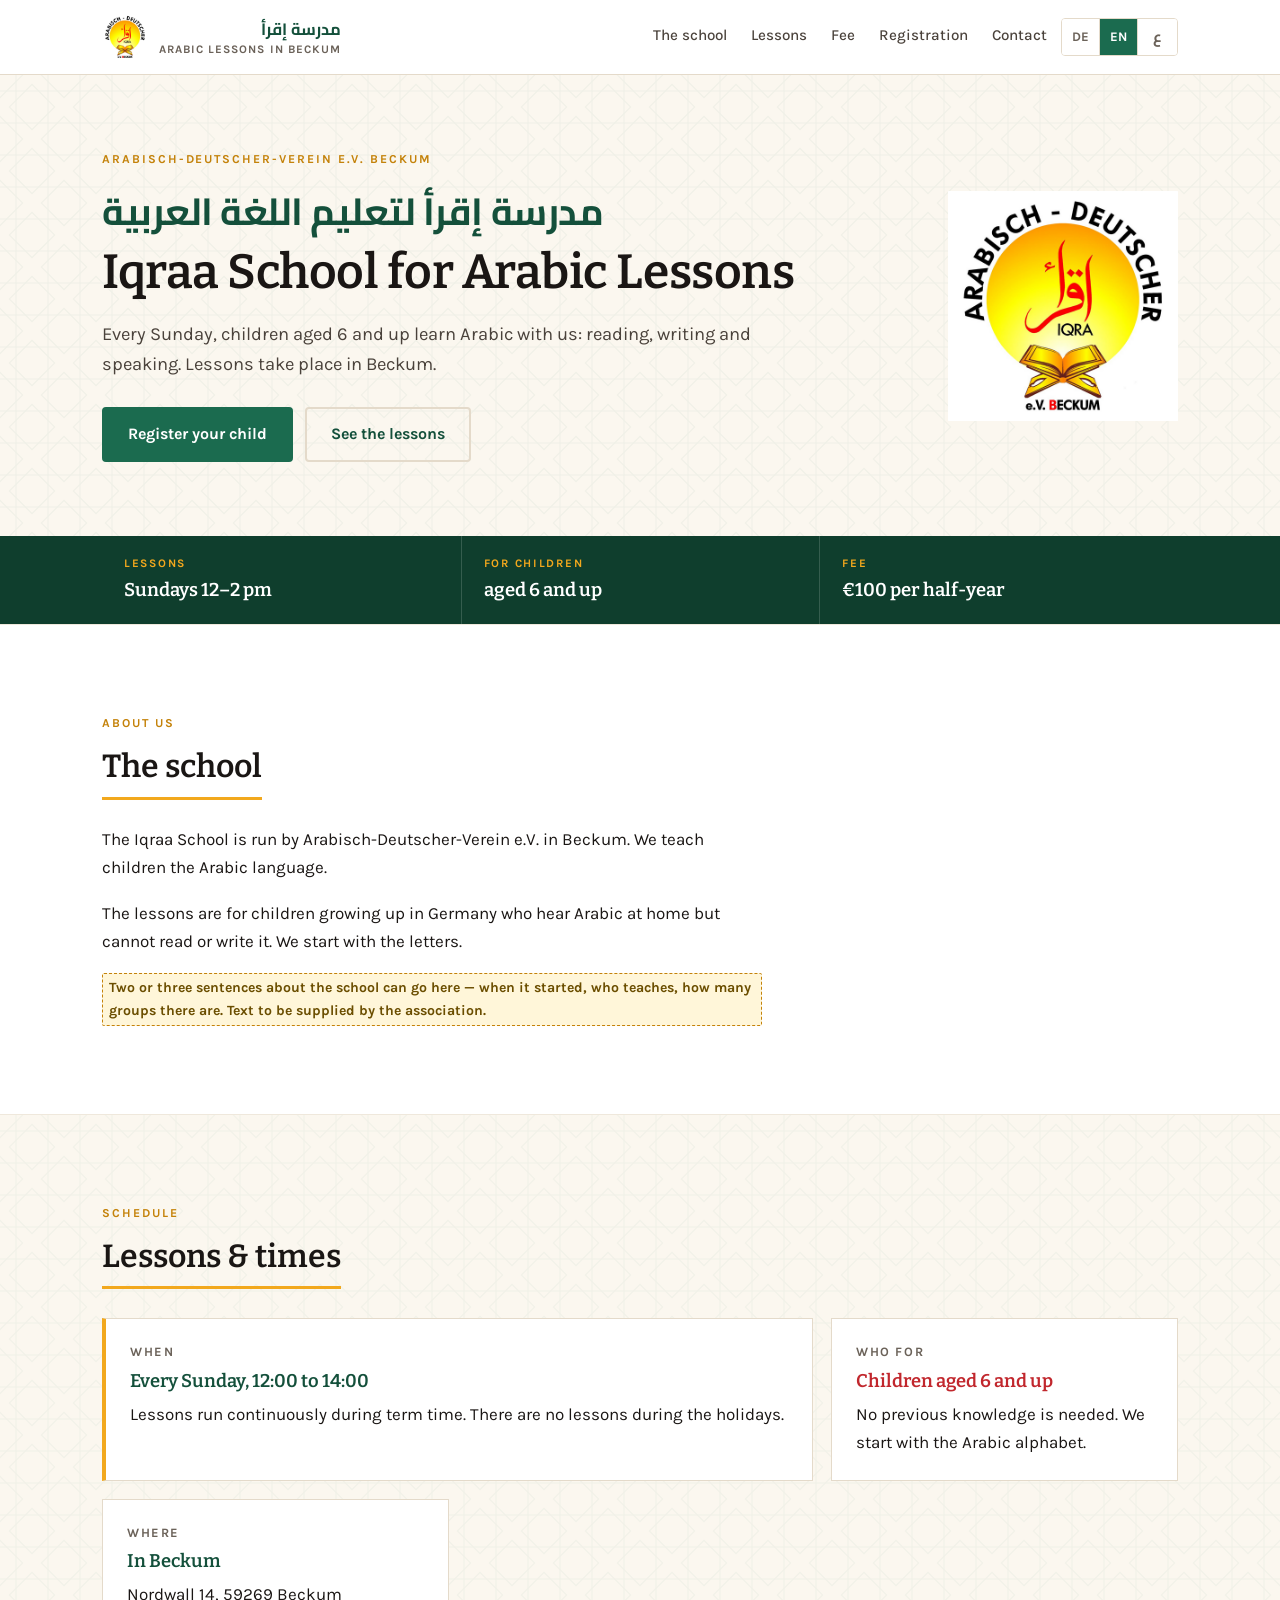
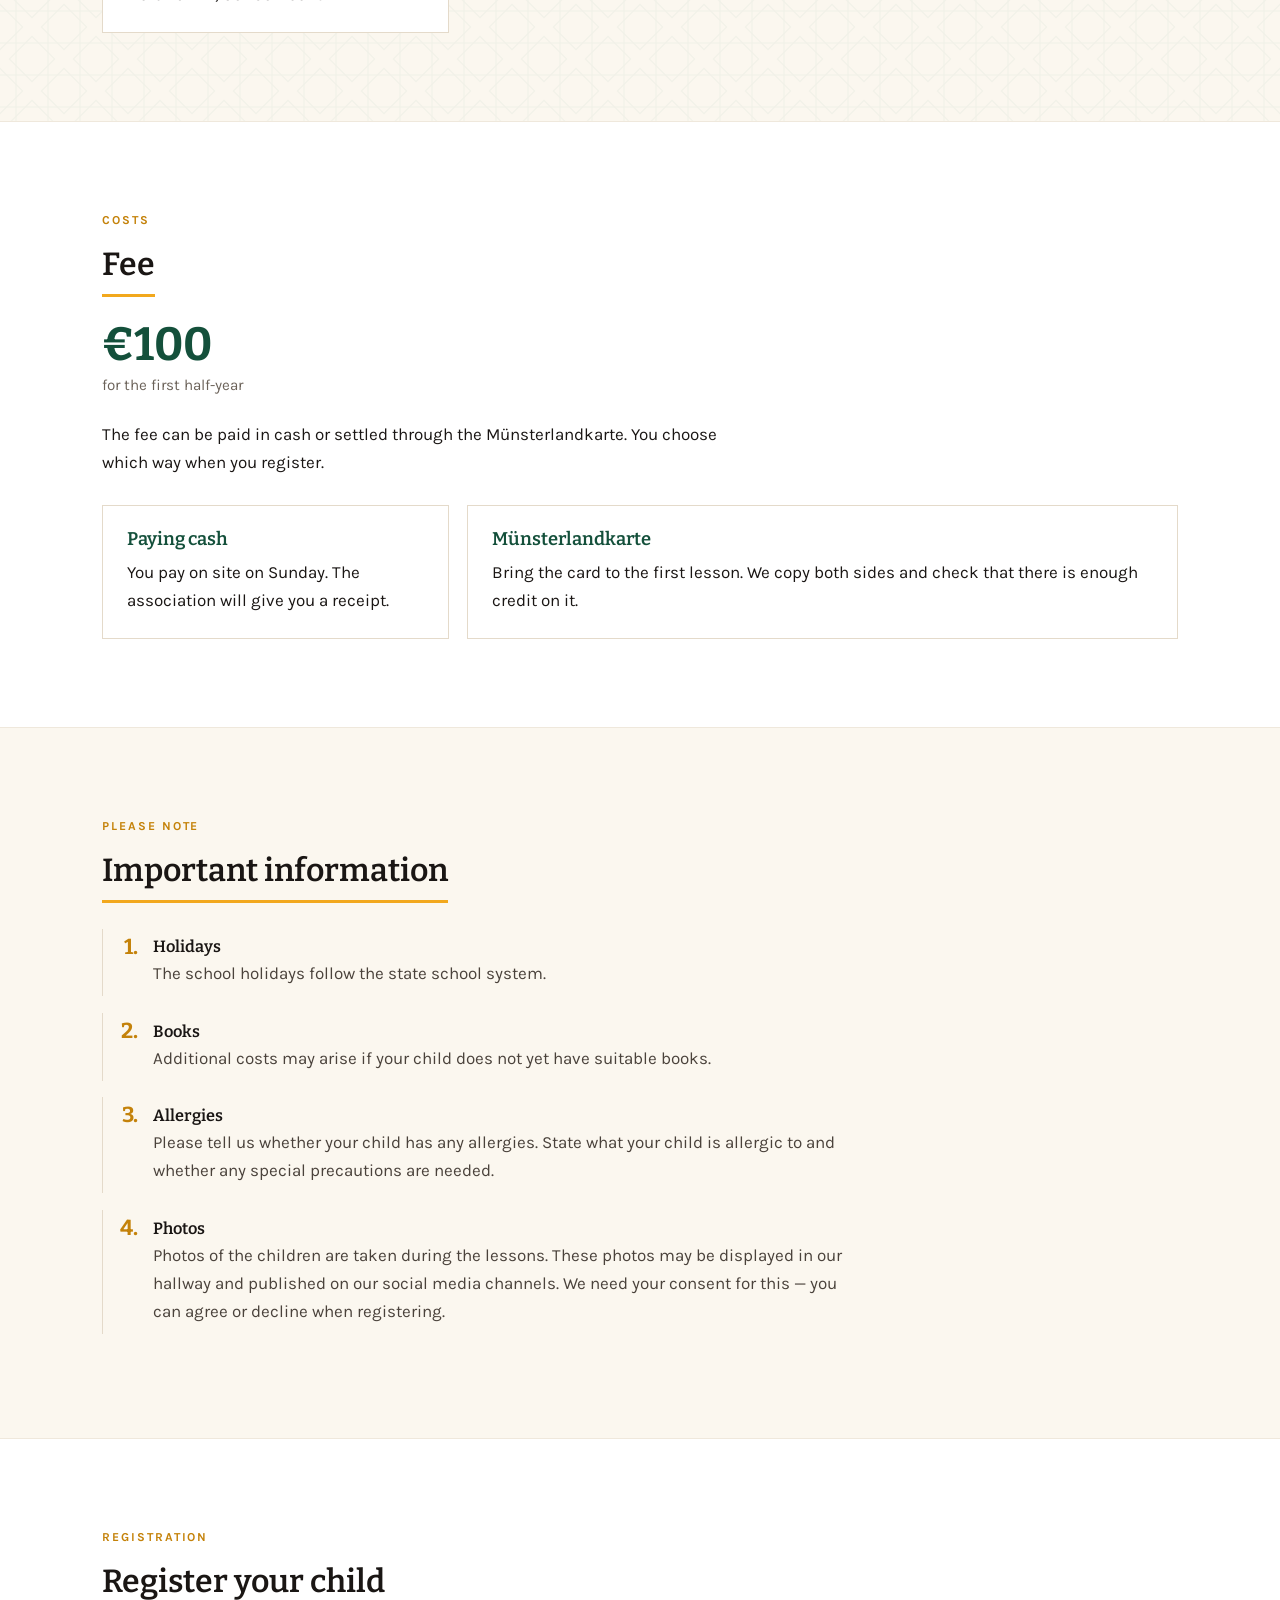
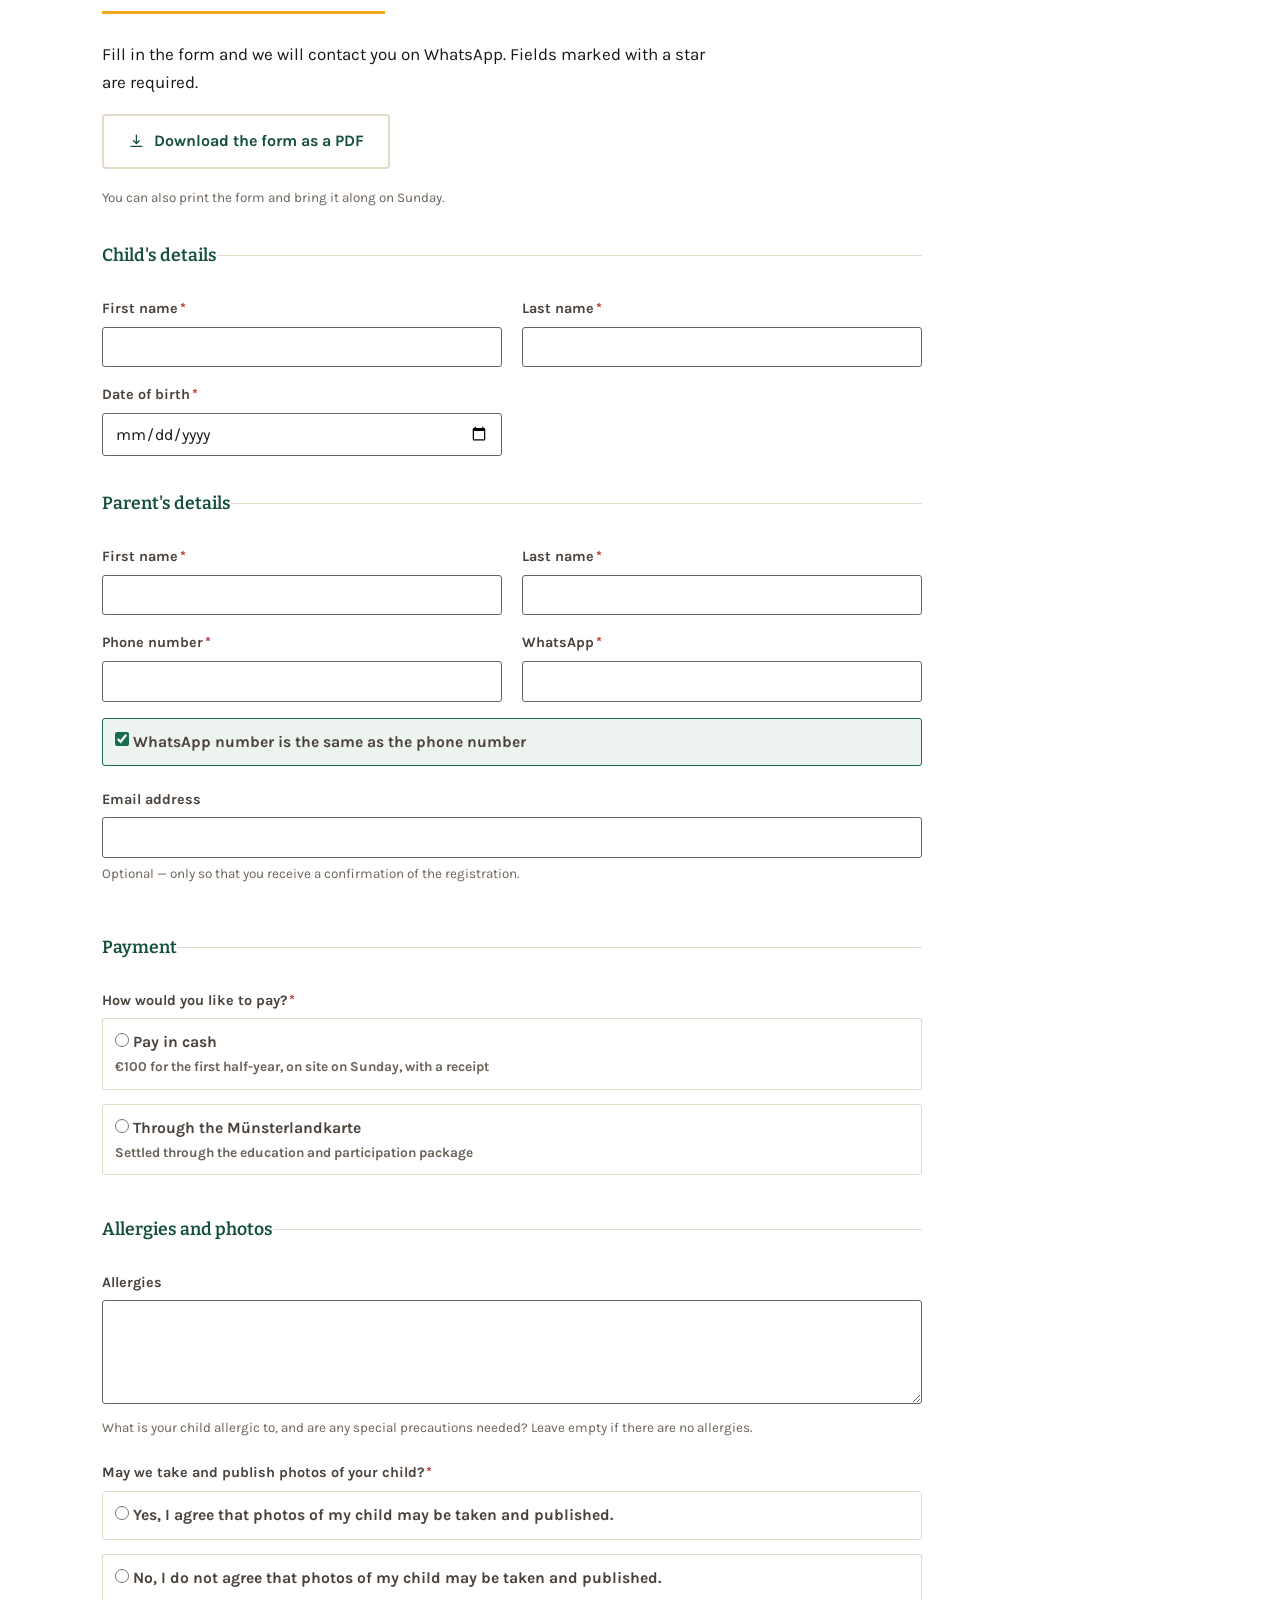
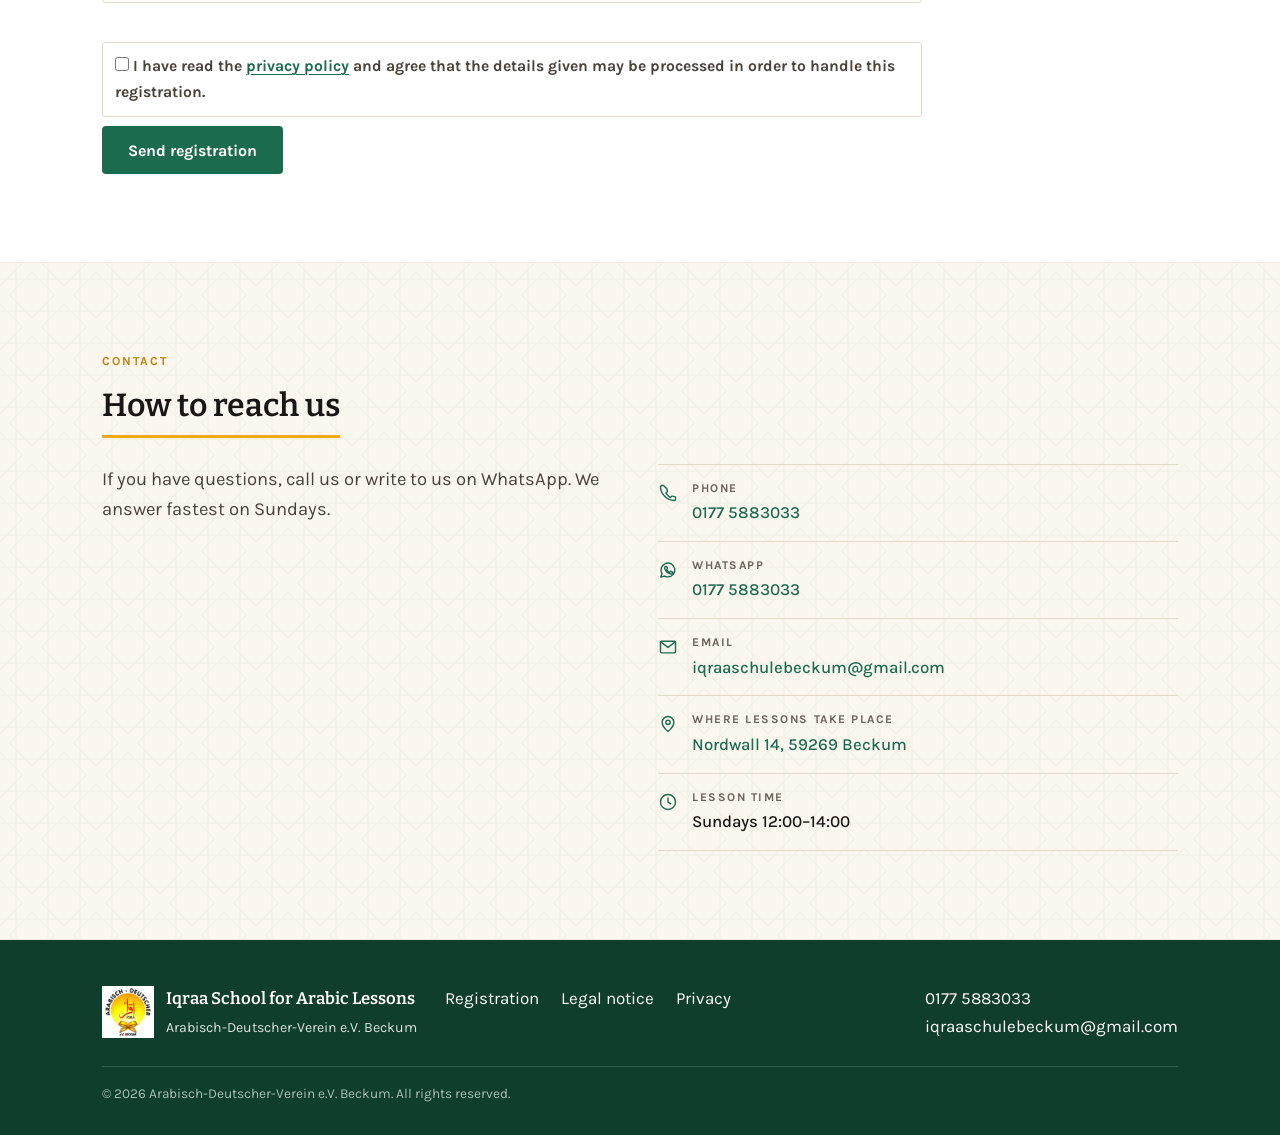
==== index.html @ 3b1cf6ae "Impressum vervollstaendigt, Vereinsname vereinheitlicht Impressum und Datenschutz enthalten jetzt al" ====
<!DOCTYPE html>
<html lang="de" dir="ltr">
<head>
<meta charset="utf-8">
<meta name="viewport" content="width=device-width, initial-scale=1">
<title>Iqraa-Schule Beckum — Arabischunterricht für Kinder ab 6 Jahren</title>
<meta name="description" content="Arabischunterricht in Beckum, jeden Sonntag von 12 bis 14 Uhr für Kinder ab 6 Jahren. 100 € pro Halbjahr. Jetzt online anmelden.">

<meta property="og:type" content="website">
<meta property="og:title" content="Iqraa-Schule für Arabischunterricht — Beckum">
<meta property="og:description" content="Jeden Sonntag von 12 bis 14 Uhr, für Kinder ab 6 Jahren. Jetzt online anmelden.">
<meta property="og:image" content="assets/logo.png">
<meta property="og:locale" content="de_DE">
<meta name="theme-color" content="#1B6B4F">

<link rel="icon" href="assets/favicon.svg" type="image/svg+xml">
<link rel="apple-touch-icon" href="assets/logo.png">
<link rel="stylesheet" href="assets/fonts.css">
<link rel="stylesheet" href="assets/site.css">

<!-- Reihenfolge ist wichtig: erst Daten, dann Texte, dann Verhalten. -->
<script src="assets/config.js" defer></script>
<script src="assets/i18n.js" defer></script>
<script src="assets/site.js" defer></script>

<!--
  HINWEIS ZUM DEUTSCHEN TEXT IN DIESER DATEI
  Jeder Text steht doppelt: als Schluessel (data-i18n) und als deutscher
  Text direkt im HTML. Der Text im HTML ist nur die Rueckfallebene - er
  sorgt dafuer, dass die Seite auch ohne JavaScript lesbar ist, dass
  Suchmaschinen Inhalt finden und dass beim Laden nichts leer aufblitzt.
  Sobald JavaScript laeuft, kommen ALLE Texte aus assets/i18n.js.
  Aenderungen also immer in i18n.js vornehmen (und hier nachziehen).
-->
</head>

<body data-page="index">

<a class="skip" href="#inhalt" data-i18n="skip">Zum Inhalt springen</a>

<!-- ====================================================================
     Kopfbereich
     ==================================================================== -->
<header class="site-header">
  <div class="wrap header-inner">

    <a class="brand" href="index.html">
      <img class="brand-logo" src="assets/logo.png" alt="" width="46" height="46">
      <span class="brand-text">
        <span class="brand-ar" lang="ar" dir="rtl">مدرسة إقرأ</span>
        <span class="brand-de" data-i18n="brand.sub">Arabischunterricht Beckum</span>
      </span>
    </a>

    <nav class="site-nav" id="hauptnavigation" data-i18n-aria="nav.label" aria-label="Hauptnavigation">
      <ul>
        <li><a href="#schule"     data-i18n="nav.schule">Die Schule</a></li>
        <li><a href="#unterricht" data-i18n="nav.unterricht">Unterricht</a></li>
        <li><a href="#beitrag"    data-i18n="nav.beitrag">Beitrag</a></li>
        <li><a href="#anmeldung"  data-i18n="nav.anmeldung">Anmeldung</a></li>
        <li><a href="#kontakt"    data-i18n="nav.kontakt">Kontakt</a></li>
      </ul>
    </nav>

    <div class="lang-switch" role="group" data-i18n-aria="lang.label" aria-label="Sprache wählen">
      <button type="button" data-lang="de" aria-pressed="true"  data-i18n-title="lang.de" title="Auf Deutsch anzeigen">DE</button>
      <button type="button" data-lang="en" aria-pressed="false" data-i18n-title="lang.en" title="Show in English">EN</button>
      <button type="button" data-lang="ar" aria-pressed="false" data-i18n-title="lang.ar" title="عرض بالعربية" lang="ar">ع</button>
    </div>

    <button class="nav-toggle" type="button" aria-expanded="false" aria-controls="hauptnavigation"
            data-i18n-aria="nav.menu" aria-label="Menü öffnen">
      <svg viewBox="0 0 24 24" fill="none" stroke="currentColor" stroke-width="2" stroke-linecap="round" aria-hidden="true">
        <path d="M3 6h18M3 12h18M3 18h18"/>
      </svg>
    </button>

  </div>
</header>


<main id="inhalt">

<!-- ====================================================================
     Kopfbild
     ==================================================================== -->
<section class="hero">
  <div class="wrap hero-grid">
    <div class="hero-text">
      <p class="eyebrow" data-i18n="hero.eyebrow">Arabisch-Deutscher-Verein e.V. Beckum</p>
      <h1>
        <span class="hero-ar" lang="ar" dir="rtl">مدرسة إقرأ لتعليم اللغة العربية</span>
        <span class="hero-lat" data-i18n="hero.title">Iqraa-Schule für Arabischunterricht</span>
      </h1>
      <p class="lead" data-i18n="hero.lead">Jeden Sonntag lernen Kinder ab 6 Jahren bei uns Arabisch: lesen, schreiben und sprechen. Der Unterricht findet in Beckum statt.</p>
      <p class="hero-actions">
        <a class="btn btn-primary" href="#anmeldung" data-i18n="hero.cta1">Kind anmelden</a>
        <a class="btn btn-ghost" href="#unterricht" data-i18n="hero.cta2">Unterricht ansehen</a>
      </p>
    </div>
    <div class="hero-mark">
      <img src="assets/logo.png" width="230" height="230"
           data-i18n-alt="hero.logoAlt" alt="Logo des Arabisch-Deutschen-Vereins e.V. Beckum">
    </div>
  </div>

  <div class="factstrip">
    <div class="wrap">
      <ul>
        <li>
          <span class="fact-label" data-i18n="fact.zeit.label">Unterricht</span>
          <span class="fact-value" data-i18n="fact.zeit.value">Sonntags 12–14 Uhr</span>
        </li>
        <li>
          <span class="fact-label" data-i18n="fact.alter.label">Für Kinder</span>
          <span class="fact-value" data-i18n="fact.alter.value">ab 6 Jahren</span>
        </li>
        <li>
          <span class="fact-label" data-i18n="fact.beitrag.label">Beitrag</span>
          <span class="fact-value" data-i18n="fact.beitrag.value">100 € pro Halbjahr</span>
        </li>
      </ul>
    </div>
  </div>
</section>


<!-- ====================================================================
     Die Schule
     ==================================================================== -->
<section class="section" id="schule">
  <div class="wrap">
    <p class="eyebrow" data-i18n="schule.eyebrow">Über uns</p>
    <h2 class="section-title"><span data-i18n="schule.title">Die Schule</span></h2>
    <div class="prose">
      <p data-i18n="schule.p1">Die Iqraa-Schule wird vom Arabisch-Deutschen-Verein e.V. in Beckum getragen. Wir unterrichten Kinder in der arabischen Sprache.</p>
      <p data-i18n="schule.p2">Der Unterricht richtet sich an Kinder, die in Deutschland aufwachsen und Arabisch zu Hause hören, es aber nicht lesen und schreiben können. Wir fangen bei den Buchstaben an.</p>
      <p><span class="platzhalter" data-i18n="schule.platzhalter">Hier können noch zwei bis drei Sätze über die Schule stehen — etwa seit wann es sie gibt, wer unterrichtet und wie viele Gruppen es gibt. Text bitte an den Verein geben.</span></p>
    </div>
  </div>
</section>


<!-- ====================================================================
     Unterricht & Zeiten
     ==================================================================== -->
<section class="section section--warm section--muster" id="unterricht">
  <div class="wrap">
    <p class="eyebrow" data-i18n="unterricht.eyebrow">Termine</p>
    <h2 class="section-title"><span data-i18n="unterricht.title">Unterricht &amp; Zeiten</span></h2>

    <div class="cards">
      <div class="card card--wide card--accent">
        <p class="card-meta" data-i18n="unterricht.wann.meta">Wann</p>
        <h3 data-i18n="unterricht.wann.title">Jeden Sonntag, 12:00 bis 14:00 Uhr</h3>
        <p data-i18n="unterricht.wann.text">Der Unterricht läuft während der Schulzeit durchgehend. In den Ferien findet kein Unterricht statt.</p>
      </div>

      <div class="card card--alter">
        <p class="card-meta" data-i18n="unterricht.wer.meta">Für wen</p>
        <h3 data-i18n="unterricht.wer.title">Kinder ab 6 Jahren</h3>
        <p data-i18n="unterricht.wer.text">Vorkenntnisse sind nicht nötig. Wir beginnen mit dem arabischen Alphabet.</p>
      </div>

      <div class="card">
        <p class="card-meta" data-i18n="unterricht.wo.meta">Wo</p>
        <h3 data-i18n="unterricht.wo.title">In Beckum</h3>
        <p data-cfg-ort>Nordwall 14, 59269 Beckum</p>
      </div>
    </div>
  </div>
</section>


<!-- ====================================================================
     Beitrag
     ==================================================================== -->
<section class="section" id="beitrag">
  <div class="wrap">
    <p class="eyebrow" data-i18n="beitrag.eyebrow">Kosten</p>
    <h2 class="section-title"><span data-i18n="beitrag.title">Beitrag</span></h2>

    <p class="betrag" data-i18n="beitrag.betrag">100 €</p>
    <p class="betrag-sub" data-i18n="beitrag.betragSub">für das erste Halbjahr</p>

    <div class="prose prose--nach-betrag">
      <p data-i18n="beitrag.p1">Der Beitrag kann bar bezahlt oder über die Münsterlandkarte abgerechnet werden. Welchen Weg Sie wählen, geben Sie bei der Anmeldung an.</p>
    </div>

    <div class="cards">
      <div class="card">
        <h3 data-i18n="beitrag.bar.title">Bar bezahlen</h3>
        <p data-i18n="beitrag.bar.text">Sie bezahlen sonntags vor Ort. Der Verein stellt Ihnen dafür eine Quittung aus.</p>
      </div>
      <div class="card card--wide">
        <h3 data-i18n="beitrag.karte.title">Münsterlandkarte</h3>
        <p data-i18n="beitrag.karte.text">Bringen Sie die Karte zum ersten Unterricht mit. Wir kopieren beide Seiten und prüfen, ob genug Guthaben vorhanden ist.</p>
      </div>
    </div>
  </div>
</section>


<!-- ====================================================================
     Wichtige Hinweise — nummeriert wie auf dem Papierformular
     ==================================================================== -->
<section class="section section--warm" id="hinweise">
  <div class="wrap">
    <p class="eyebrow" data-i18n="hinweise.eyebrow">Bitte beachten</p>
    <h2 class="section-title"><span data-i18n="hinweise.title">Wichtige Hinweise</span></h2>

    <ol class="hinweise">
      <li>
        <h3 data-i18n="hinweise.1.title">Ferien</h3>
        <p data-i18n="hinweise.1.text">Die Ferien der Schule richten sich nach dem staatlichen Schulsystem.</p>
      </li>
      <li>
        <h3 data-i18n="hinweise.2.title">Bücher</h3>
        <p data-i18n="hinweise.2.text">Es können weitere Kosten entstehen, wenn Ihr Kind noch keine passenden Bücher hat.</p>
      </li>
      <li>
        <h3 data-i18n="hinweise.3.title">Allergien</h3>
        <p data-i18n="hinweise.3.text">Bitte teilen Sie uns mit, ob Ihr Kind Allergien hat. Geben Sie an, wogegen es allergisch ist und ob besondere Vorkehrungen nötig sind.</p>
      </li>
      <li>
        <h3 data-i18n="hinweise.4.title">Fotos</h3>
        <p data-i18n="hinweise.4.text">Während des Unterrichts werden Fotos von den Kindern gemacht. Diese Fotos können in unserem Hausflur und auf unseren Social-Media-Kanälen veröffentlicht werden. Dafür brauchen wir Ihr Einverständnis — bei der Anmeldung können Sie zustimmen oder ablehnen.</p>
      </li>
    </ol>
  </div>
</section>


<!-- ====================================================================
     Anmeldung
     ==================================================================== -->
<section class="section" id="anmeldung">
  <div class="wrap">
    <p class="eyebrow" data-i18n="anmeldung.eyebrow">Anmeldung</p>
    <h2 class="section-title"><span data-i18n="anmeldung.title">Kind anmelden</span></h2>

    <div class="form-intro">
      <p data-i18n="anmeldung.intro">Füllen Sie das Formular aus, wir melden uns anschließend über WhatsApp bei Ihnen. Felder mit einem Stern sind Pflichtfelder.</p>
      <p>
        <a class="btn btn-ghost" href="assets/anmeldeformular.pdf" download>
          <svg viewBox="0 0 24 24" fill="none" stroke="currentColor" stroke-width="1.8" stroke-linecap="round" stroke-linejoin="round" aria-hidden="true">
            <path d="M12 3v12m0 0l-4-4m4 4l4-4M4 19h16"/>
          </svg>
          <span data-i18n="anmeldung.pdf">Formular als PDF herunterladen</span>
        </a>
      </p>
      <p class="field-hint" data-i18n="anmeldung.pdfHint">Sie können das Formular auch ausdrucken und sonntags mitbringen.</p>
    </div>

    <!-- Bestätigung nach erfolgreichem Absenden -->
    <div class="form-erfolg" id="form-erfolg" role="status">
      <h3 data-i18n="form.erfolg.title">Anmeldung ist bei uns angekommen</h3>
      <p data-i18n="form.erfolg.text">Vielen Dank. Wir melden uns über WhatsApp unter der Nummer, die Sie angegeben haben.</p>
      <p><button class="btn btn-ghost" type="button" id="form-nochmal" data-i18n="form.erfolg.neu">Weiteres Kind anmelden</button></p>
    </div>

    <form class="anmeldung-form" id="anmeldung-form" novalidate>

      <!-- ---------- Kind ---------- -->
      <fieldset>
        <legend data-i18n="form.kind.legend">Daten vom Kind</legend>
        <div class="form-grid">
          <div class="field">
            <label for="kind-vorname"><span data-i18n="form.kind.vorname">Vorname</span><span class="req" aria-hidden="true">*</span></label>
            <input type="text" id="kind-vorname" name="kindVorname" autocomplete="off" required>
            <p class="field-error" role="alert"></p>
          </div>
          <div class="field">
            <label for="kind-nachname"><span data-i18n="form.kind.nachname">Nachname</span><span class="req" aria-hidden="true">*</span></label>
            <input type="text" id="kind-nachname" name="kindNachname" autocomplete="off" required>
            <p class="field-error" role="alert"></p>
          </div>
          <div class="field">
            <label for="kind-geburtsdatum"><span data-i18n="form.kind.geburtsdatum">Geburtsdatum</span><span class="req" aria-hidden="true">*</span></label>
            <input type="date" id="kind-geburtsdatum" name="kindGeburtsdatum" required>
            <p class="field-error" role="alert"></p>
          </div>
        </div>
      </fieldset>

      <!-- ---------- Elternteil ---------- -->
      <fieldset>
        <legend data-i18n="form.eltern.legend">Daten eines Elternteils</legend>
        <div class="form-grid">
          <div class="field">
            <label for="eltern-vorname"><span data-i18n="form.eltern.vorname">Vorname</span><span class="req" aria-hidden="true">*</span></label>
            <input type="text" id="eltern-vorname" name="elternVorname" autocomplete="given-name" required>
            <p class="field-error" role="alert"></p>
          </div>
          <div class="field">
            <label for="eltern-nachname"><span data-i18n="form.eltern.nachname">Nachname</span><span class="req" aria-hidden="true">*</span></label>
            <input type="text" id="eltern-nachname" name="elternNachname" autocomplete="family-name" required>
            <p class="field-error" role="alert"></p>
          </div>
          <div class="field">
            <label for="eltern-telefon"><span data-i18n="form.eltern.telefon">Telefonnummer</span><span class="req" aria-hidden="true">*</span></label>
            <input type="tel" id="eltern-telefon" name="telefon" autocomplete="tel" inputmode="tel" dir="ltr" required>
            <p class="field-error" role="alert"></p>
          </div>
          <div class="field">
            <label for="eltern-whatsapp"><span data-i18n="form.eltern.whatsapp">WhatsApp</span><span class="req" aria-hidden="true">*</span></label>
            <input type="tel" id="eltern-whatsapp" name="whatsapp" inputmode="tel" dir="ltr" required>
            <p class="field-error" role="alert"></p>
          </div>
          <div class="field field--full">
            <label class="choice" for="whatsapp-gleich">
              <input type="checkbox" id="whatsapp-gleich" checked>
              <span class="choice-text" data-i18n="form.eltern.whatsappSame">WhatsApp-Nummer ist dieselbe wie die Telefonnummer</span>
            </label>
          </div>
          <div class="field field--full">
            <label for="eltern-email" data-i18n="form.eltern.email">E-Mail-Adresse</label>
            <input type="email" id="eltern-email" name="email" autocomplete="email" dir="ltr">
            <p class="field-hint" data-i18n="form.eltern.emailHint">Freiwillig — nur, damit Sie eine Bestätigung der Anmeldung bekommen.</p>
            <p class="field-error" role="alert"></p>
          </div>
        </div>
      </fieldset>

      <!-- ---------- Zahlung ---------- -->
      <fieldset>
        <legend data-i18n="form.zahlung.legend">Zahlung</legend>
        <div class="field">
          <p class="fieldset-label" id="zahlung-frage">
            <span data-i18n="form.zahlung.frage">Wie möchten Sie bezahlen?</span><span class="req" aria-hidden="true">*</span>
          </p>
          <div class="choice-list" role="radiogroup" aria-labelledby="zahlung-frage">
            <label class="choice" for="zahlung-bar">
              <input type="radio" name="zahlung" id="zahlung-bar" value="bar">
              <span class="choice-text">
                <span data-i18n="form.zahlung.bar">Bar bezahlen</span>
                <small data-i18n="form.zahlung.barSub">100 € für das erste Halbjahr, sonntags vor Ort, mit Quittung</small>
              </span>
            </label>
            <label class="choice" for="zahlung-karte">
              <input type="radio" name="zahlung" id="zahlung-karte" value="muensterlandkarte">
              <span class="choice-text">
                <span data-i18n="form.zahlung.karte">Über die Münsterlandkarte</span>
                <small data-i18n="form.zahlung.karteSub">Abrechnung über das Bildungs- und Teilhabepaket</small>
              </span>
            </label>
          </div>
          <p class="field-error" role="alert"></p>
          <div class="zahlhinweis" id="zahlung-hinweis" data-i18n="form.zahlung.karteHinweis">Bitte bringen Sie die Münsterlandkarte zum ersten Unterricht mit. Wir kopieren beide Seiten und prüfen das Guthaben vor Ort.</div>
        </div>

        <!-- Erscheint nur, wenn oben die Münsterlandkarte gewählt wurde -->
        <div class="field kartenfeld" id="kartennummer-feld">
          <label for="kartennummer">
            <span data-i18n="form.zahlung.nummer">Nummer der Münsterlandkarte</span><span class="req" aria-hidden="true">*</span>
          </label>
          <input type="text" id="kartennummer" name="kartennummer" maxlength="12" autocomplete="off" dir="ltr">
          <p class="field-hint" data-i18n="form.zahlung.nummerHint">Sie steht auf der Vorderseite der Karte, höchstens 12 Zeichen.</p>
          <p class="field-error" role="alert"></p>
        </div>
      </fieldset>

      <!-- ---------- Allergien und Fotos ---------- -->
      <fieldset>
        <legend data-i18n="form.sonstiges.legend">Allergien und Fotos</legend>

        <div class="field field--full field--abstand">
          <label for="allergien" data-i18n="form.allergien">Allergien</label>
          <textarea id="allergien" name="allergien" rows="3"></textarea>
          <p class="field-hint" data-i18n="form.allergienHint">Wogegen ist Ihr Kind allergisch, und sind besondere Vorkehrungen nötig? Leer lassen, wenn keine Allergien bestehen.</p>
        </div>

        <div class="field">
          <p class="fieldset-label" id="fotos-frage">
            <span data-i18n="form.foto.frage">Dürfen wir Fotos Ihres Kindes machen und veröffentlichen?</span><span class="req" aria-hidden="true">*</span>
          </p>
          <div class="choice-list" role="radiogroup" aria-labelledby="fotos-frage">
            <label class="choice" for="fotos-ja">
              <input type="radio" name="fotos" id="fotos-ja" value="ja">
              <span class="choice-text" data-i18n="form.foto.ja">Ja, ich bin einverstanden, dass Fotos meines Kindes gemacht und veröffentlicht werden.</span>
            </label>
            <label class="choice" for="fotos-nein">
              <input type="radio" name="fotos" id="fotos-nein" value="nein">
              <span class="choice-text" data-i18n="form.foto.nein">Nein, ich bin nicht einverstanden, dass Fotos meines Kindes gemacht und veröffentlicht werden.</span>
            </label>
          </div>
          <p class="field-error" role="alert"></p>
        </div>
      </fieldset>

      <!-- ---------- Datenschutz ---------- -->
      <div class="field">
        <label class="choice" for="datenschutz-ok">
          <input type="checkbox" id="datenschutz-ok" required>
          <span class="choice-text" data-i18n-html="form.datenschutz">Ich habe die <a href="datenschutz.html#anmeldung">Datenschutzerklärung</a> gelesen und bin damit einverstanden, dass die angegebenen Daten zur Bearbeitung der Anmeldung verarbeitet werden.</span>
        </label>
        <p class="field-error" role="alert"></p>
      </div>

      <!-- Für Menschen unsichtbar, fängt automatisierte Eintragungen ab -->
      <div class="hp" aria-hidden="true">
        <label for="hp-feld">Ort</label>
        <input type="text" id="hp-feld" name="ort" tabindex="-1" autocomplete="off">
      </div>

      <div class="form-actions">
        <button class="btn btn-primary" type="submit" id="form-submit" data-i18n="form.submit">Anmeldung absenden</button>
        <span class="form-status" id="form-status" role="status" aria-live="polite"></span>
      </div>

      <!-- Wird nur sichtbar, wenn das Absenden fehlschlägt -->
      <div class="form-fehler" id="form-fehler" role="alert">
        <h3 data-i18n="form.fehler.title">Das Absenden hat nicht geklappt</h3>
        <p data-i18n="form.fehler.text">Ihre Eingaben stehen noch im Formular. Sie können es gleich noch einmal versuchen oder die Anmeldung direkt über WhatsApp schicken:</p>
        <p><a class="btn btn-ghost" id="form-fehler-wa" href="#" target="_blank" rel="noopener" data-i18n="form.fehler.whatsapp">Anmeldung per WhatsApp senden</a></p>
      </div>

    </form>
  </div>
</section>


<!-- ====================================================================
     Kontakt
     ==================================================================== -->
<section class="section section--warm section--muster" id="kontakt">
  <div class="wrap">
    <p class="eyebrow" data-i18n="kontakt.eyebrow">Kontakt</p>
    <h2 class="section-title"><span data-i18n="kontakt.title">So erreichen Sie uns</span></h2>

    <div class="kontakt-grid">
      <div>
        <p class="lead" data-i18n="kontakt.text">Bei Fragen rufen Sie uns an oder schreiben Sie uns über WhatsApp. Am schnellsten antworten wir sonntags.</p>
      </div>

      <ul class="kontakt-liste">
        <li>
          <svg viewBox="0 0 24 24" fill="none" stroke="currentColor" stroke-width="1.7" stroke-linecap="round" stroke-linejoin="round" aria-hidden="true">
            <path d="M6.6 3h-2A1.6 1.6 0 003 4.6C3 13.1 10.9 21 19.4 21a1.6 1.6 0 001.6-1.6v-2a1 1 0 00-.8-1l-3.2-.6a1 1 0 00-1 .4l-1 1.3a14 14 0 01-5.5-5.5l1.3-1a1 1 0 00.4-1l-.6-3.2a1 1 0 00-1-.8z"/>
          </svg>
          <span>
            <span class="k-label" data-i18n="kontakt.telefon">Telefon</span>
            <span class="k-wert"><a data-cfg-href="tel" href="#" class="ltr" data-cfg="telefon">0177 5883033</a></span>
          </span>
        </li>
        <li>
          <svg viewBox="0 0 24 24" fill="none" stroke="currentColor" stroke-width="1.7" stroke-linecap="round" stroke-linejoin="round" aria-hidden="true">
            <path d="M3.5 20.5l1.3-4.2A8.3 8.3 0 1112 20.3a8.4 8.4 0 01-4-1l-4.5 1.2z"/>
            <path d="M8.6 8.2c.2-.5.4-.5.6-.5h.6c.2 0 .5 0 .7.5l.7 1.7c.1.3 0 .5-.1.7l-.5.6c-.1.2-.2.3 0 .6a6.6 6.6 0 003 2.7c.3.1.5.1.7-.1l.6-.7c.2-.2.4-.2.6-.1l1.6.8c.3.1.4.3.4.5v.6c0 .4-.4.9-.9 1.1-.5.2-1.2.3-2 .1a10 10 0 01-6.2-5.3c-.5-1.1-.5-2.2-.1-2.9z"/>
          </svg>
          <span>
            <span class="k-label" data-i18n="kontakt.whatsapp">WhatsApp</span>
            <span class="k-wert"><a data-cfg-href="wa" href="#" target="_blank" rel="noopener" class="ltr" data-cfg="telefon">0177 5883033</a></span>
          </span>
        </li>
        <li>
          <svg viewBox="0 0 24 24" fill="none" stroke="currentColor" stroke-width="1.7" stroke-linecap="round" stroke-linejoin="round" aria-hidden="true">
            <rect x="3" y="5" width="18" height="14" rx="1.5"/><path d="M3.5 6l8.5 6.5L20.5 6"/>
          </svg>
          <span>
            <span class="k-label" data-i18n="kontakt.email">E-Mail</span>
            <span class="k-wert"><a data-cfg-href="mail" href="#" class="ltr" data-cfg="email">iqraaschulebeckum@gmail.com</a></span>
          </span>
        </li>
        <li>
          <svg viewBox="0 0 24 24" fill="none" stroke="currentColor" stroke-width="1.7" stroke-linecap="round" stroke-linejoin="round" aria-hidden="true">
            <path d="M12 21s7-5.7 7-11a7 7 0 10-14 0c0 5.3 7 11 7 11z"/><circle cx="12" cy="10" r="2.6"/>
          </svg>
          <span>
            <span class="k-label" data-i18n="kontakt.ort">Unterrichtsort</span>
            <span class="k-wert"><a data-cfg-href="maps" target="_blank" rel="noopener" data-cfg-ort>Nordwall 14, 59269 Beckum</a></span>
          </span>
        </li>
        <li>
          <svg viewBox="0 0 24 24" fill="none" stroke="currentColor" stroke-width="1.7" stroke-linecap="round" stroke-linejoin="round" aria-hidden="true">
            <circle cx="12" cy="12" r="9"/><path d="M12 7v5.2l3.2 2"/>
          </svg>
          <span>
            <span class="k-label" data-i18n="kontakt.zeiten">Unterrichtszeit</span>
            <span class="k-wert" data-i18n="kontakt.zeitenWert">Sonntags 12:00–14:00 Uhr</span>
          </span>
        </li>
      </ul>
    </div>
  </div>
</section>

</main>


<!-- ====================================================================
     Fußbereich
     ==================================================================== -->
<footer class="site-footer">
  <div class="wrap">
    <div class="footer-grid">

      <div class="footer-brand">
        <img src="assets/logo.png" alt="" width="52" height="52" onerror="this.style.display='none'">
        <span>
          <span class="footer-name" data-i18n="footer.name">Iqraa-Schule für Arabischunterricht</span><br>
          <small data-i18n="footer.traeger">Arabisch-Deutscher-Verein e.V. Beckum</small>
        </span>
      </div>

      <ul class="footer-links">
        <li><a href="#anmeldung" data-i18n="footer.anmeldung">Anmeldung</a></li>
        <li><a href="impressum.html" data-keep-lang="impressum.html" data-i18n="footer.impressum">Impressum</a></li>
        <li><a href="datenschutz.html" data-keep-lang="datenschutz.html" data-i18n="footer.datenschutz">Datenschutz</a></li>
      </ul>

      <div>
        <a data-cfg-href="tel" href="#" class="ltr" data-cfg="telefon">0177 5883033</a><br>
        <a data-cfg-href="mail" href="#" class="ltr" data-cfg="email">iqraaschulebeckum@gmail.com</a>
      </div>

    </div>

    <p class="footer-note">
      <span>&copy; <span data-jahr>2026</span> <span data-cfg="impressum.verein">Arabisch-Deutscher-Verein e.V. Beckum</span>. <span data-i18n="footer.rechte">Alle Rechte vorbehalten.</span></span>
    </p>
  </div>
</footer>

</body>
</html>
---- assets/fonts.css ----
﻿/* ==========================================================================
   Schriften - lokal ausgeliefert (kein Aufruf an fonts.googleapis.com).
   Bitter + Karla    -> lateinischer Text (Deutsch / Englisch)
   Cairo             -> arabische Ueberschriften
   Noto Naskh Arabic -> arabischer Fließtext
   Dank unicode-range laedt der Browser nur die Schnitte, die er
   fuer den tatsaechlich angezeigten Text braucht.
   Quelle: Google Fonts, SIL Open Font License 1.1
   ========================================================================== */
@font-face{font-family:'Bitter';font-style:normal;font-weight:600;font-display:swap;src:url('fonts/bitter-600-latin-ext.woff2') format('woff2');unicode-range:U+0100-02BA, U+02BD-02C5, U+02C7-02CC, U+02CE-02D7, U+02DD-02FF, U+0304, U+0308, U+0329, U+1D00-1DBF, U+1E00-1E9F, U+1EF2-1EFF, U+2020, U+20A0-20AB, U+20AD-20C0, U+2113, U+2C60-2C7F, U+A720-A7FF}
@font-face{font-family:'Bitter';font-style:normal;font-weight:600;font-display:swap;src:url('fonts/bitter-600-latin.woff2') format('woff2');unicode-range:U+0000-00FF, U+0131, U+0152-0153, U+02BB-02BC, U+02C6, U+02DA, U+02DC, U+0304, U+0308, U+0329, U+2000-206F, U+20AC, U+2122, U+2191, U+2193, U+2212, U+2215, U+FEFF, U+FFFD}
@font-face{font-family:'Bitter';font-style:normal;font-weight:700;font-display:swap;src:url('fonts/bitter-700-latin-ext.woff2') format('woff2');unicode-range:U+0100-02BA, U+02BD-02C5, U+02C7-02CC, U+02CE-02D7, U+02DD-02FF, U+0304, U+0308, U+0329, U+1D00-1DBF, U+1E00-1E9F, U+1EF2-1EFF, U+2020, U+20A0-20AB, U+20AD-20C0, U+2113, U+2C60-2C7F, U+A720-A7FF}
@font-face{font-family:'Bitter';font-style:normal;font-weight:700;font-display:swap;src:url('fonts/bitter-700-latin.woff2') format('woff2');unicode-range:U+0000-00FF, U+0131, U+0152-0153, U+02BB-02BC, U+02C6, U+02DA, U+02DC, U+0304, U+0308, U+0329, U+2000-206F, U+20AC, U+2122, U+2191, U+2193, U+2212, U+2215, U+FEFF, U+FFFD}
@font-face{font-family:'Cairo';font-style:normal;font-weight:600;font-display:swap;src:url('fonts/cairo-600-arabic.woff2') format('woff2');unicode-range:U+0600-06FF, U+0750-077F, U+0870-088E, U+0890-0891, U+0897-08E1, U+08E3-08FF, U+200C-200E, U+2010-2011, U+204F, U+2E41, U+FB50-FDFF, U+FE70-FE74, U+FE76-FEFC, U+102E0-102FB, U+10E60-10E7E, U+10EC2-10EC4, U+10EFC-10EFF, U+1EE00-1EE03, U+1EE05-1EE1F, U+1EE21-1EE22, U+1EE24, U+1EE27, U+1EE29-1EE32, U+1EE34-1EE37, U+1EE39, U+1EE3B, U+1EE42, U+1EE47, U+1EE49, U+1EE4B, U+1EE4D-1EE4F, U+1EE51-1EE52, U+1EE54, U+1EE57, U+1EE59, U+1EE5B, U+1EE5D, U+1EE5F, U+1EE61-1EE62, U+1EE64, U+1EE67-1EE6A, U+1EE6C-1EE72, U+1EE74-1EE77, U+1EE79-1EE7C, U+1EE7E, U+1EE80-1EE89, U+1EE8B-1EE9B, U+1EEA1-1EEA3, U+1EEA5-1EEA9, U+1EEAB-1EEBB, U+1EEF0-1EEF1}
@font-face{font-family:'Cairo';font-style:normal;font-weight:600;font-display:swap;src:url('fonts/cairo-600-latin-ext.woff2') format('woff2');unicode-range:U+0100-02BA, U+02BD-02C5, U+02C7-02CC, U+02CE-02D7, U+02DD-02FF, U+0304, U+0308, U+0329, U+1D00-1DBF, U+1E00-1E9F, U+1EF2-1EFF, U+2020, U+20A0-20AB, U+20AD-20C0, U+2113, U+2C60-2C7F, U+A720-A7FF}
@font-face{font-family:'Cairo';font-style:normal;font-weight:600;font-display:swap;src:url('fonts/cairo-600-latin.woff2') format('woff2');unicode-range:U+0000-00FF, U+0131, U+0152-0153, U+02BB-02BC, U+02C6, U+02DA, U+02DC, U+0304, U+0308, U+0329, U+2000-206F, U+20AC, U+2122, U+2191, U+2193, U+2212, U+2215, U+FEFF, U+FFFD}
@font-face{font-family:'Cairo';font-style:normal;font-weight:700;font-display:swap;src:url('fonts/cairo-700-arabic.woff2') format('woff2');unicode-range:U+0600-06FF, U+0750-077F, U+0870-088E, U+0890-0891, U+0897-08E1, U+08E3-08FF, U+200C-200E, U+2010-2011, U+204F, U+2E41, U+FB50-FDFF, U+FE70-FE74, U+FE76-FEFC, U+102E0-102FB, U+10E60-10E7E, U+10EC2-10EC4, U+10EFC-10EFF, U+1EE00-1EE03, U+1EE05-1EE1F, U+1EE21-1EE22, U+1EE24, U+1EE27, U+1EE29-1EE32, U+1EE34-1EE37, U+1EE39, U+1EE3B, U+1EE42, U+1EE47, U+1EE49, U+1EE4B, U+1EE4D-1EE4F, U+1EE51-1EE52, U+1EE54, U+1EE57, U+1EE59, U+1EE5B, U+1EE5D, U+1EE5F, U+1EE61-1EE62, U+1EE64, U+1EE67-1EE6A, U+1EE6C-1EE72, U+1EE74-1EE77, U+1EE79-1EE7C, U+1EE7E, U+1EE80-1EE89, U+1EE8B-1EE9B, U+1EEA1-1EEA3, U+1EEA5-1EEA9, U+1EEAB-1EEBB, U+1EEF0-1EEF1}
@font-face{font-family:'Cairo';font-style:normal;font-weight:700;font-display:swap;src:url('fonts/cairo-700-latin-ext.woff2') format('woff2');unicode-range:U+0100-02BA, U+02BD-02C5, U+02C7-02CC, U+02CE-02D7, U+02DD-02FF, U+0304, U+0308, U+0329, U+1D00-1DBF, U+1E00-1E9F, U+1EF2-1EFF, U+2020, U+20A0-20AB, U+20AD-20C0, U+2113, U+2C60-2C7F, U+A720-A7FF}
@font-face{font-family:'Cairo';font-style:normal;font-weight:700;font-display:swap;src:url('fonts/cairo-700-latin.woff2') format('woff2');unicode-range:U+0000-00FF, U+0131, U+0152-0153, U+02BB-02BC, U+02C6, U+02DA, U+02DC, U+0304, U+0308, U+0329, U+2000-206F, U+20AC, U+2122, U+2191, U+2193, U+2212, U+2215, U+FEFF, U+FFFD}
@font-face{font-family:'Karla';font-style:normal;font-weight:400;font-display:swap;src:url('fonts/karla-400-latin-ext.woff2') format('woff2');unicode-range:U+0100-02BA, U+02BD-02C5, U+02C7-02CC, U+02CE-02D7, U+02DD-02FF, U+0304, U+0308, U+0329, U+1D00-1DBF, U+1E00-1E9F, U+1EF2-1EFF, U+2020, U+20A0-20AB, U+20AD-20C0, U+2113, U+2C60-2C7F, U+A720-A7FF}
@font-face{font-family:'Karla';font-style:normal;font-weight:400;font-display:swap;src:url('fonts/karla-400-latin.woff2') format('woff2');unicode-range:U+0000-00FF, U+0131, U+0152-0153, U+02BB-02BC, U+02C6, U+02DA, U+02DC, U+0304, U+0308, U+0329, U+2000-206F, U+20AC, U+2122, U+2191, U+2193, U+2212, U+2215, U+FEFF, U+FFFD}
@font-face{font-family:'Karla';font-style:normal;font-weight:500;font-display:swap;src:url('fonts/karla-500-latin-ext.woff2') format('woff2');unicode-range:U+0100-02BA, U+02BD-02C5, U+02C7-02CC, U+02CE-02D7, U+02DD-02FF, U+0304, U+0308, U+0329, U+1D00-1DBF, U+1E00-1E9F, U+1EF2-1EFF, U+2020, U+20A0-20AB, U+20AD-20C0, U+2113, U+2C60-2C7F, U+A720-A7FF}
@font-face{font-family:'Karla';font-style:normal;font-weight:500;font-display:swap;src:url('fonts/karla-500-latin.woff2') format('woff2');unicode-range:U+0000-00FF, U+0131, U+0152-0153, U+02BB-02BC, U+02C6, U+02DA, U+02DC, U+0304, U+0308, U+0329, U+2000-206F, U+20AC, U+2122, U+2191, U+2193, U+2212, U+2215, U+FEFF, U+FFFD}
@font-face{font-family:'Karla';font-style:normal;font-weight:700;font-display:swap;src:url('fonts/karla-700-latin-ext.woff2') format('woff2');unicode-range:U+0100-02BA, U+02BD-02C5, U+02C7-02CC, U+02CE-02D7, U+02DD-02FF, U+0304, U+0308, U+0329, U+1D00-1DBF, U+1E00-1E9F, U+1EF2-1EFF, U+2020, U+20A0-20AB, U+20AD-20C0, U+2113, U+2C60-2C7F, U+A720-A7FF}
@font-face{font-family:'Karla';font-style:normal;font-weight:700;font-display:swap;src:url('fonts/karla-700-latin.woff2') format('woff2');unicode-range:U+0000-00FF, U+0131, U+0152-0153, U+02BB-02BC, U+02C6, U+02DA, U+02DC, U+0304, U+0308, U+0329, U+2000-206F, U+20AC, U+2122, U+2191, U+2193, U+2212, U+2215, U+FEFF, U+FFFD}
@font-face{font-family:'Noto Naskh Arabic';font-style:normal;font-weight:400;font-display:swap;src:url('fonts/noto-naskh-arabic-400-arabic.woff2') format('woff2');unicode-range:U+0600-06FF, U+0750-077F, U+0870-088E, U+0890-0891, U+0897-08E1, U+08E3-08FF, U+200C-200E, U+2010-2011, U+204F, U+2E41, U+FB50-FDFF, U+FE70-FE74, U+FE76-FEFC, U+102E0-102FB, U+10E60-10E7E, U+10EC2-10EC4, U+10EFC-10EFF, U+1EE00-1EE03, U+1EE05-1EE1F, U+1EE21-1EE22, U+1EE24, U+1EE27, U+1EE29-1EE32, U+1EE34-1EE37, U+1EE39, U+1EE3B, U+1EE42, U+1EE47, U+1EE49, U+1EE4B, U+1EE4D-1EE4F, U+1EE51-1EE52, U+1EE54, U+1EE57, U+1EE59, U+1EE5B, U+1EE5D, U+1EE5F, U+1EE61-1EE62, U+1EE64, U+1EE67-1EE6A, U+1EE6C-1EE72, U+1EE74-1EE77, U+1EE79-1EE7C, U+1EE7E, U+1EE80-1EE89, U+1EE8B-1EE9B, U+1EEA1-1EEA3, U+1EEA5-1EEA9, U+1EEAB-1EEBB, U+1EEF0-1EEF1}
@font-face{font-family:'Noto Naskh Arabic';font-style:normal;font-weight:700;font-display:swap;src:url('fonts/noto-naskh-arabic-700-arabic.woff2') format('woff2');unicode-range:U+0600-06FF, U+0750-077F, U+0870-088E, U+0890-0891, U+0897-08E1, U+08E3-08FF, U+200C-200E, U+2010-2011, U+204F, U+2E41, U+FB50-FDFF, U+FE70-FE74, U+FE76-FEFC, U+102E0-102FB, U+10E60-10E7E, U+10EC2-10EC4, U+10EFC-10EFF, U+1EE00-1EE03, U+1EE05-1EE1F, U+1EE21-1EE22, U+1EE24, U+1EE27, U+1EE29-1EE32, U+1EE34-1EE37, U+1EE39, U+1EE3B, U+1EE42, U+1EE47, U+1EE49, U+1EE4B, U+1EE4D-1EE4F, U+1EE51-1EE52, U+1EE54, U+1EE57, U+1EE59, U+1EE5B, U+1EE5D, U+1EE5F, U+1EE61-1EE62, U+1EE64, U+1EE67-1EE6A, U+1EE6C-1EE72, U+1EE74-1EE77, U+1EE79-1EE7C, U+1EE7E, U+1EE80-1EE89, U+1EE8B-1EE9B, U+1EEA1-1EEA3, U+1EEA5-1EEA9, U+1EEAB-1EEBB, U+1EEF0-1EEF1}
---- assets/site.css ----
/* ==========================================================================
   Iqraa-Schule Beckum
   Ein Stylesheet fuer alle drei Sprachen und beide Leserichtungen.

   Wichtigste Regel in dieser Datei: es werden durchgaengig LOGISCHE
   CSS-Eigenschaften benutzt (margin-inline-start statt margin-left,
   text-align:start statt text-align:left ...). Dadurch spiegelt sich das
   komplette Layout automatisch, sobald <html dir="rtl"> gesetzt wird.
   Ein zweites RTL-Stylesheet ist nicht noetig - nur die wenigen echten
   Ausnahmen stehen ganz unten unter "Arabisch".
   ========================================================================== */


/* --------------------------------------------------------------------------
   1. Farben, Schriften, Masse
   Alle Farben stammen aus dem Vereinslogo und dem bestehenden Flyer.
   -------------------------------------------------------------------------- */
:root{
  --ink:        #1A1614;   /* Konturschwarz des Logos - Fließtext */
  --ink-soft:   #4A423B;
  --muted:      #6B6259;
  --green:      #1B6B4F;   /* Gruen der Zeitangabe auf dem Flyer */
  --green-dark: #14503B;
  --green-deep: #0F3E2D;
  --green-pale: #EDF4F0;
  --gold:       #F2A81D;   /* Sonnenkreis des Logos */
  --gold-deep:  #C4820A;
  --red:        #C1272D;   /* rote Kalligrafie im Logo - sehr sparsam */
  --paper:      #FFFFFF;
  --paper-warm: #FBF7EF;
  --line:       #E4DACA;
  --line-soft:  #EFE8DC;

  --wrap: 1120px;
  --header-h: 74px;

  --lat-head: 'Bitter', Georgia, 'Times New Roman', serif;
  --lat-body: 'Karla', 'Segoe UI', system-ui, sans-serif;
  --ar-head:  'Cairo', 'Segoe UI', Tahoma, sans-serif;
  --ar-body:  'Noto Naskh Arabic', 'Karla', 'Segoe UI', Tahoma, sans-serif;

  --head: var(--lat-head);
  --body: var(--lat-body);

  /* Feines Achtstern-Muster (Khatim), aufgegriffen vom Flyer.
     Wird nur in zwei Abschnitten eingesetzt, nie flaechendeckend. */
  --muster: url("data:image/svg+xml,%3Csvg xmlns='http://www.w3.org/2000/svg' width='64' height='64' viewBox='0 0 64 64'%3E%3Cg fill='none' stroke='%231B6B4F' stroke-width='1.1'%3E%3Crect x='16' y='16' width='32' height='32'/%3E%3Crect x='16' y='16' width='32' height='32' transform='rotate(45 32 32)'/%3E%3Crect x='-16' y='-16' width='32' height='32'/%3E%3Crect x='-16' y='-16' width='32' height='32' transform='rotate(45 0 0)'/%3E%3Crect x='48' y='-16' width='32' height='32'/%3E%3Crect x='48' y='-16' width='32' height='32' transform='rotate(45 64 0)'/%3E%3Crect x='-16' y='48' width='32' height='32'/%3E%3Crect x='-16' y='48' width='32' height='32' transform='rotate(45 0 64)'/%3E%3Crect x='48' y='48' width='32' height='32'/%3E%3Crect x='48' y='48' width='32' height='32' transform='rotate(45 64 64)'/%3E%3C/g%3E%3C/svg%3E");
}


/* --------------------------------------------------------------------------
   2. Grundlagen
   -------------------------------------------------------------------------- */
*,*::before,*::after{ box-sizing:border-box; }

html{
  scroll-behavior:smooth;
  scroll-padding-top:calc(var(--header-h) + 12px);
  -webkit-text-size-adjust:100%;
  text-size-adjust:100%;
}

body{
  margin:0;
  background:var(--paper);
  color:var(--ink);
  font-family:var(--body);
  font-size:1.0625rem;
  line-height:1.65;
  overflow-x:hidden;
  -webkit-font-smoothing:antialiased;
}

img{ max-width:100%; height:auto; display:block; }

a{ color:var(--green); text-decoration:underline; text-underline-offset:3px; text-decoration-thickness:1px; }
a:hover{ color:var(--green-dark); }

h1,h2,h3,h4{ font-family:var(--head); font-weight:600; line-height:1.2; margin:0; color:var(--ink); }
h1{ font-size:clamp(1.9rem, 1.15rem + 2.6vw, 3rem); letter-spacing:-.01em; }
h2{ font-size:clamp(1.45rem, 1.1rem + 1.3vw, 2rem); }
h3{ font-size:1.15rem; }

p{ margin:0 0 1.05em; }
p:last-child{ margin-bottom:0; }

ul,ol{ margin:0 0 1.05em; padding-inline-start:1.3em; }
li{ margin-bottom:.4em; }

strong,b{ font-weight:700; }

hr{ border:0; border-top:1px solid var(--line); margin:2.5rem 0; }

::selection{ background:var(--gold); color:var(--ink); }

:focus-visible{
  outline:3px solid var(--gold-deep);
  outline-offset:2px;
  border-radius:2px;
}

/* Sprunglink fuer Tastatur- und Screenreader-Nutzung.
   Versteckt wird NACH OBEN geschoben, nicht zur Seite: ein seitlicher
   Versatz (das uebliche left:-9999px) waere richtungsabhaengig und wuerde
   im arabischen Layout nach rechts wandern und die Seite verbreitern. */
.skip{
  position:absolute; inset-inline-start:0; top:0; z-index:999;
  transform:translateY(-130%);
  background:var(--green-deep); color:#fff; padding:12px 20px;
  text-decoration:none; font-weight:700;
}
.skip:focus{ transform:none; }

.wrap{ max-width:var(--wrap); margin-inline:auto; padding-inline:22px; }

.sr-only{
  position:absolute; width:1px; height:1px; padding:0; margin:-1px;
  overflow:hidden; clip:rect(0 0 0 0); white-space:nowrap; border:0;
}


/* --------------------------------------------------------------------------
   3. Wiederkehrende Bausteine
   -------------------------------------------------------------------------- */

/* Kleine Vorzeile ueber Ueberschriften */
.eyebrow{
  font-family:var(--body);
  font-size:.76rem; font-weight:700;
  letter-spacing:.16em; text-transform:uppercase;
  color:var(--gold-deep);
  margin:0 0 .9rem;
}

/* Abschnittstitel: die Goldlinie ist exakt so breit wie der Text -
   deshalb sitzt sie auf einem inline-block-<span> und nicht auf der <h2>. */
.section-title{ margin:0 0 1.6rem; }
.section-title > span{
  display:inline-block;
  /* reichlich Luft, damit die Linie nicht durch Unterlaengen
     schneidet (Beitrag, anmelden, Zeiten ...) */
  padding-bottom:.34em;
  border-bottom:3px solid var(--gold);
}

.section{ padding-block:clamp(52px, 7vw, 88px); }
.section--warm{ background:var(--paper-warm); border-block:1px solid var(--line-soft); }
.section--muster{ position:relative; }
.section--muster::before{
  content:""; position:absolute; inset:0; z-index:0;
  background-image:var(--muster);
  opacity:.045;
  pointer-events:none;
}
.section--muster > .wrap{ position:relative; z-index:1; }

.lead{
  font-size:1.15rem;
  color:var(--ink-soft);
  max-width:60ch;
}

.prose{ max-width:66ch; }
.prose--nach-betrag{ margin-top:1.4rem; }
.field--abstand{ margin-bottom:1.4rem; }

/* Knoepfe. Radius bewusst klein und nicht ueberall gleich. */
.btn{
  display:inline-flex; align-items:center; gap:.55em;
  font-family:var(--body); font-size:1rem; font-weight:700;
  padding:.78em 1.5em;
  border:2px solid transparent; border-radius:4px;
  text-decoration:none; cursor:pointer;
  transition:background-color .18s ease, color .18s ease, border-color .18s ease;
}
.btn-primary{ background:var(--green); color:#fff; border-color:var(--green); }
.btn-primary:hover{ background:var(--green-dark); border-color:var(--green-dark); color:#fff; }
.btn-ghost{ background:transparent; color:var(--green-dark); border-color:var(--line); }
.btn-ghost:hover{ border-color:var(--green); color:var(--green-dark); background:var(--green-pale); }
.btn[disabled]{ opacity:.55; cursor:not-allowed; }
.btn svg{ inline-size:1.05em; block-size:1.05em; flex:none; }

/* Zahlen, Telefonnummern und Betraege bleiben auch im Arabischen
   von links nach rechts lesbar. */
.ltr{ direction:ltr; unicode-bidi:isolate; }


/* --------------------------------------------------------------------------
   4. Kopfbereich
   -------------------------------------------------------------------------- */
.site-header{
  position:sticky; top:0; z-index:100;
  background:rgba(255,255,255,.97);
  -webkit-backdrop-filter:saturate(180%) blur(6px);
  backdrop-filter:saturate(180%) blur(6px);
  border-bottom:1px solid var(--line);
}
.header-inner{
  min-height:var(--header-h);
  display:flex; align-items:center; gap:14px;
}

.brand{
  display:flex; align-items:center; gap:11px;
  text-decoration:none; color:inherit;
  margin-inline-end:auto;
}
.brand-logo{ inline-size:46px; block-size:46px; object-fit:contain; flex:none; }
.brand-text{ display:flex; flex-direction:column; line-height:1.2; }
/* Arabische Schrift braucht mehr Zeilenhoehe als lateinische, sonst
   stossen die Unterlaengen in die Zeile darunter. */
.brand-ar{ font-family:var(--ar-head); font-size:1.02rem; font-weight:700; color:var(--green-dark); line-height:1.55; }
.brand-de{
  font-family:var(--body); font-size:.72rem; font-weight:700;
  letter-spacing:.09em; text-transform:uppercase; color:var(--muted);
}

.site-nav ul{
  list-style:none; display:flex; align-items:center; gap:24px;
  margin:0; padding:0;
}
.site-nav a{
  font-size:.95rem; font-weight:500; color:var(--ink-soft);
  text-decoration:none; padding-block:6px;
  border-bottom:2px solid transparent;
}
.site-nav a:hover{ color:var(--green-dark); border-bottom-color:var(--gold); }

/* Sprachumschalter - drei Textknoepfe, bewusst keine Flaggen:
   Arabisch gehoert keinem einzelnen Land. */
.lang-switch{
  display:flex; align-items:stretch;
  border:1px solid var(--line); border-radius:4px; overflow:hidden;
  flex:none;
}
.lang-switch button{
  font-family:var(--body); font-size:.82rem; font-weight:700;
  letter-spacing:.05em;
  padding:.42em .72em; min-width:2.6em;
  background:#fff; color:var(--muted);
  border:0; border-inline-start:1px solid var(--line);
  cursor:pointer; line-height:1.5;
}
.lang-switch button:first-child{ border-inline-start:0; }
.lang-switch button:hover{ background:var(--green-pale); color:var(--green-dark); }
.lang-switch button[aria-pressed="true"]{ background:var(--green); color:#fff; }
.lang-switch button[data-lang="ar"]{ font-family:var(--ar-head); font-size:.95rem; letter-spacing:0; }

.nav-toggle{
  display:none;
  background:#fff; border:1px solid var(--line); border-radius:4px;
  padding:.42em .6em; cursor:pointer; color:var(--ink);
}
.nav-toggle svg{ inline-size:22px; block-size:22px; display:block; }


/* --------------------------------------------------------------------------
   5. Kopfbild-Bereich
   Asymmetrisch: Text links, Logo rechts. Kein zentrierter Block.
   -------------------------------------------------------------------------- */
.hero{ background:var(--paper-warm); border-bottom:1px solid var(--line-soft); position:relative; }
.hero::before{
  content:""; position:absolute; inset:0;
  background-image:var(--muster); opacity:.05; pointer-events:none;
}
.hero-grid{
  position:relative; z-index:1;
  display:grid; grid-template-columns:1fr auto; gap:clamp(24px,5vw,64px);
  align-items:center;
  padding-block:clamp(40px,6vw,74px);
}
.hero h1{ margin-bottom:.5rem; }
.hero-ar{
  display:block;
  font-family:var(--ar-head); font-weight:700;
  font-size:clamp(1.5rem, 1rem + 1.9vw, 2.35rem);
  line-height:1.5;
  color:var(--green-dark);
  margin-bottom:.1em;
  /* Arabisch braucht rtl fuer die richtige Verbindung der Buchstaben,
     soll aber im deutschen Layout links buendig zum Titel darunter
     stehen und nicht am rechten Spaltenrand kleben. */
  direction:rtl;
  text-align:left;
}
.hero-lat{ display:block; }
.hero .lead{ margin-block:1.1rem 1.7rem; }
.hero-actions{ display:flex; flex-wrap:wrap; gap:12px; margin:0; }
.hero-mark{ inline-size:clamp(150px, 20vw, 230px); flex:none; }
.hero-mark img{ inline-size:100%; }

/* Faktenstreifen direkt unter dem Kopfbereich */
.factstrip{ background:var(--green-deep); color:#fff; position:relative; z-index:1; }
.factstrip ul{
  list-style:none; margin:0; padding:0;
  display:flex; flex-wrap:wrap;
}
.factstrip li{
  flex:1 1 220px; margin:0;
  padding:18px 22px;
  border-inline-start:1px solid rgba(255,255,255,.16);
}
.factstrip li:first-child{ border-inline-start:0; }
.factstrip .fact-label{
  display:block; font-size:.72rem; font-weight:700;
  letter-spacing:.15em; text-transform:uppercase;
  color:var(--gold); margin-bottom:.2em;
}
.factstrip .fact-value{ display:block; font-family:var(--head); font-size:1.16rem; font-weight:600; }
.factstrip .fact-value em{ font-style:normal; color:#FFD98A; }


/* --------------------------------------------------------------------------
   6. Karten - bewusst unterschiedlich gross, ohne Schlagschatten
   -------------------------------------------------------------------------- */
.cards{
  display:grid; gap:18px;
  grid-template-columns:repeat(3,1fr);
  margin-top:1.8rem;
}
.card{
  background:#fff; border:1px solid var(--line);
  padding:22px 24px 24px;
}
.card--wide{ grid-column:span 2; }
.card--accent{ border-inline-start:4px solid var(--gold); }
.card h3{ margin-bottom:.5rem; color:var(--green-dark); }
/* Einzige Stelle mit dem Rot aus dem Logo - dieselbe Hervorhebung
   wie auf dem gedruckten Flyer ("Kinder ab 6 Jahren"). */
.card--alter h3{ color:var(--red); }
.card p:last-child{ margin-bottom:0; }
.card-meta{
  font-size:.8rem; font-weight:700; letter-spacing:.12em;
  text-transform:uppercase; color:var(--muted); margin-bottom:.45rem;
}

/* Preisangabe */
.betrag{
  font-family:var(--head); font-weight:700;
  font-size:clamp(2rem, 1.4rem + 2vw, 2.9rem);
  color:var(--green-dark); line-height:1;
  display:block; margin-bottom:.25rem;
}
.betrag-sub{ font-size:.95rem; color:var(--muted); }

/* Die vier Hinweise bleiben eine nummerierte Liste - genau wie auf dem
   Papierformular, das die Eltern schon kennen. */
.hinweise{ list-style:none; counter-reset:hinweis; padding:0; margin:1.6rem 0 0; max-width:74ch; }
.hinweise li{
  counter-increment:hinweis;
  position:relative;
  padding-inline-start:3.1rem;
  padding-block:.55rem;
  margin-bottom:1.05rem;
  border-inline-start:1px solid var(--line);
}
.hinweise li::before{
  content:counter(hinweis) ".";
  position:absolute; inset-inline-start:0; top:.5rem;
  font-family:var(--head); font-weight:700; font-size:1.35rem;
  color:var(--gold-deep); line-height:1;
  inline-size:2.2rem; text-align:end;
}
.hinweise h3{ font-size:1.02rem; margin-bottom:.15rem; }
.hinweise p{ margin:0; color:var(--ink-soft); }


/* --------------------------------------------------------------------------
   7. Anmeldeformular
   -------------------------------------------------------------------------- */
.form-intro{ max-width:62ch; margin-bottom:2rem; }

.anmeldung-form{ max-width:820px; }

fieldset{
  border:0; border-top:1px solid var(--line);
  margin:0 0 2.1rem; padding:1.5rem 0 0;
}
legend{
  font-family:var(--head); font-size:1.1rem; font-weight:600;
  color:var(--green-dark); padding:0; margin-bottom:.2rem;
}
.legend-hint{ font-size:.9rem; color:var(--muted); margin:-.1rem 0 1.1rem; }

.form-grid{
  display:grid; gap:16px 20px;
  grid-template-columns:repeat(2,1fr);
}
.field--full{ grid-column:1 / -1; }

.field label,
.fieldset-label{
  display:block; font-size:.9rem; font-weight:700;
  color:var(--ink-soft); margin-bottom:.35rem;
}
.req{ color:var(--red); font-weight:700; margin-inline-start:.15em; }

.field input[type="text"],
.field input[type="tel"],
.field input[type="email"],
.field input[type="date"],
.field textarea,
.field select{
  inline-size:100%;
  font-family:var(--body); font-size:1rem; color:var(--ink);
  padding:.62em .75em;
  background:#fff;
  border:1px solid var(--muted); border-radius:3px;
  transition:border-color .15s ease, box-shadow .15s ease;
}
.field textarea{ min-block-size:104px; resize:vertical; }
.field input:hover, .field textarea:hover{ border-color:var(--ink-soft); }
.field input:focus, .field textarea:focus, .field select:focus{
  border-color:var(--green); box-shadow:0 0 0 3px rgba(27,107,79,.16); outline:none;
}
.field input[aria-invalid="true"], .field textarea[aria-invalid="true"]{
  border-color:var(--red); box-shadow:0 0 0 3px rgba(193,39,45,.12);
}
.field-hint{ font-size:.84rem; color:var(--muted); margin-top:.3rem; }
.field-error{
  display:none;
  font-size:.86rem; font-weight:700; color:var(--red); margin-top:.3rem;
}
.field.has-error .field-error{ display:block; }

/* Auswahlfelder (Zahlung, Fotoerlaubnis) */
.choice-list{ display:flex; flex-direction:column; gap:9px; }
.choice{
  display:flex; align-items:flex-start; gap:.65em;
  border:1px solid var(--line); border-radius:3px;
  padding:.7em .85em; cursor:pointer;
  background:#fff;
  transition:border-color .15s ease, background-color .15s ease;
}
.choice:hover{ border-color:var(--green); background:var(--green-pale); }
.choice input{ margin:.28em 0 0; accent-color:var(--green); flex:none; inline-size:1.05em; block-size:1.05em; }
.choice:has(input:checked){ border-color:var(--green); background:var(--green-pale); }
.choice-text{ font-size:.98rem; }
.choice-text small{ display:block; color:var(--muted); font-size:.85rem; }

/* Hinweis, der nur bei Muensterlandkarte erscheint */
.zahlhinweis{
  display:none;
  margin-top:.9rem; padding:.85em 1em;
  background:var(--green-pale); border-inline-start:4px solid var(--green);
  font-size:.94rem;
}
.zahlhinweis.is-visible{ display:block; }

/* Kartennummer - erscheint zusammen mit dem Hinweis darueber */
.kartenfeld{ display:none; margin-top:1rem; max-inline-size:22rem; }
.kartenfeld.is-visible{ display:block; }

/* Honigtopf gegen automatisierte Eintraege - fuer Menschen unsichtbar,
   fuer einfache Ausfuellprogramme aber ganz normal vorhanden.
   Auch hier kein seitlicher Versatz, siehe .skip weiter oben. */
.hp{
  position:absolute;
  inline-size:1px; block-size:1px;
  overflow:hidden; clip-path:inset(50%);
  opacity:0; pointer-events:none;
}

.form-actions{ display:flex; flex-wrap:wrap; align-items:center; gap:16px; margin-top:.6rem; }
.form-status{ font-size:.95rem; font-weight:700; }
.form-status[data-state="sending"]{ color:var(--muted); }
.form-status[data-state="error"]{ color:var(--red); }

.form-erfolg{
  display:none;
  border:1px solid var(--green); border-inline-start-width:5px;
  background:var(--green-pale);
  padding:22px 24px;
}
.form-erfolg.is-visible{ display:block; }
.form-erfolg h3{ color:var(--green-dark); margin-bottom:.4rem; }

.form-fehler{
  display:none;
  border:1px solid var(--red); border-inline-start-width:5px;
  background:#FDF2F2;
  padding:16px 20px; margin-top:1.2rem;
}
.form-fehler.is-visible{ display:block; }
.form-fehler p{ margin-bottom:.7rem; }


/* --------------------------------------------------------------------------
   8. Kontakt
   -------------------------------------------------------------------------- */
.kontakt-grid{
  display:grid; gap:36px;
  grid-template-columns:1fr 1fr;
  align-items:start;
}
.kontakt-liste{ list-style:none; padding:0; margin:0; }
.kontakt-liste li{
  display:flex; gap:14px; align-items:flex-start;
  padding-block:14px;
  border-bottom:1px solid var(--line);
  margin:0;
}
.kontakt-liste li:first-child{ border-top:1px solid var(--line); }
.kontakt-liste svg{ inline-size:20px; block-size:20px; color:var(--green); flex:none; margin-top:4px; }
.kontakt-liste .k-label{
  display:block; font-size:.74rem; font-weight:700;
  letter-spacing:.13em; text-transform:uppercase; color:var(--muted);
}
.kontakt-liste .k-wert{ font-size:1.05rem; font-weight:500; }
.kontakt-liste a{ text-decoration:none; }
.kontakt-liste a:hover{ text-decoration:underline; }

/* Angaben, die der Verein noch nachtragen muss */
.platzhalter{
  background:#FFF6D9; border:1px dashed var(--gold-deep);
  color:#6B4E00; font-weight:700; font-size:.88rem;
  padding:.15em .45em; border-radius:2px;
  display:inline-block;
}


/* --------------------------------------------------------------------------
   9. Fussbereich
   -------------------------------------------------------------------------- */
.site-footer{ background:var(--green-deep); color:#D9E5DF; padding-block:44px 30px; margin-top:0; }
.site-footer a{ color:#fff; text-decoration:none; }
.site-footer a:hover{ text-decoration:underline; }
.footer-grid{
  display:grid; gap:28px;
  grid-template-columns:auto 1fr auto;
  align-items:start;
}
.footer-brand{ display:flex; gap:12px; align-items:center; }
.footer-brand img{ inline-size:52px; block-size:52px; object-fit:contain; }
.footer-name{ font-family:var(--head); font-size:1.05rem; font-weight:600; color:#fff; line-height:1.3; }
.footer-links{ list-style:none; margin:0; padding:0; display:flex; flex-wrap:wrap; gap:8px 22px; }
.footer-links li{ margin:0; }
.footer-note{
  border-top:1px solid rgba(255,255,255,.14);
  margin-top:26px; padding-top:16px;
  font-size:.85rem; color:#A9BFB6;
  display:flex; flex-wrap:wrap; gap:6px 18px; justify-content:space-between;
}


/* --------------------------------------------------------------------------
   10. Impressum / Datenschutz
   -------------------------------------------------------------------------- */
.legal{ padding-block:clamp(38px,5vw,64px); }
.legal .prose h2{ margin-top:2.2rem; margin-bottom:.6rem; font-size:1.3rem; }
.legal .prose h3{ margin-top:1.5rem; margin-bottom:.35rem; }
.legal .prose h2:first-of-type{ margin-top:1rem; }
.legal dl{ margin:0 0 1.4rem; }
.legal dt{ font-weight:700; color:var(--ink-soft); margin-top:.9rem; font-size:.9rem; }
.legal dd{ margin:0; }
.zurueck{
  display:inline-flex; align-items:center; gap:.4em;
  font-size:.92rem; font-weight:700; text-decoration:none;
  margin-bottom:1.4rem;
}
.zurueck:hover{ text-decoration:underline; }
.rechtshinweis{
  background:var(--paper-warm); border:1px solid var(--line);
  padding:14px 18px; font-size:.92rem; margin-bottom:1.8rem;
}


/* --------------------------------------------------------------------------
   11. Schmalere Bildschirme
   -------------------------------------------------------------------------- */
@media (max-width:900px){
  .cards{ grid-template-columns:repeat(2,1fr); }
  .card--wide{ grid-column:span 2; }
  .kontakt-grid{ grid-template-columns:1fr; gap:28px; }
  .footer-grid{ grid-template-columns:1fr; }
}

@media (max-width:780px){
  .nav-toggle{ display:block; order:3; }
  .lang-switch{ order:2; }

  .site-nav{
    order:4;
    display:none;
    position:absolute; inset-inline:0; top:100%;
    background:#fff; border-bottom:1px solid var(--line);
    box-shadow:0 8px 20px -14px rgba(0,0,0,.4);
    padding:8px 22px 16px;
  }
  .site-nav.is-open{ display:block; }
  .site-nav ul{ flex-direction:column; align-items:stretch; gap:0; }
  .site-nav li{ margin:0; }
  .site-nav a{
    display:block; padding-block:12px;
    border-bottom:1px solid var(--line-soft);
  }
  .site-nav li:last-child a{ border-bottom:0; }

  .header-inner{ position:relative; flex-wrap:wrap; }
  .brand-ar{ font-size:.95rem; }
}

@media (max-width:680px){
  body{ font-size:1rem; }
  .hero-grid{ grid-template-columns:1fr; }
  .hero-mark{ inline-size:132px; order:-1; }
  .cards{ grid-template-columns:1fr; }
  .card--wide{ grid-column:span 1; }
  .form-grid{ grid-template-columns:1fr; }
  .factstrip li{ flex-basis:100%; border-inline-start:0; border-top:1px solid rgba(255,255,255,.16); }
  .factstrip li:first-child{ border-top:0; }
  .hero-actions .btn{ flex:1 1 auto; justify-content:center; }
}

@media (max-width:400px){
  .brand-logo{ inline-size:38px; block-size:38px; }
  .brand-de{ font-size:.64rem; }
  .lang-switch button{ padding:.4em .55em; min-width:2.3em; }
}


/* --------------------------------------------------------------------------
   12. Arabisch
   Schriftwechsel und die wenigen Stellen, die logische Eigenschaften
   nicht von selbst richtig hinbekommen.
   -------------------------------------------------------------------------- */
.lang-ar{
  --head: var(--ar-head);
  --body: var(--ar-body);
  font-size:1.13rem;      /* Naskh laeuft kleiner als Karla */
  line-height:1.95;       /* arabische Schrift braucht mehr Durchschuss */
}
.lang-ar h1,
.lang-ar h2,
.lang-ar h3,
.lang-ar h4,
.lang-ar legend,
.lang-ar .betrag,
.lang-ar .footer-name,
.lang-ar .factstrip .fact-value{ font-family:var(--ar-head); line-height:1.45; }

.lang-ar .eyebrow,
.lang-ar .card-meta,
.lang-ar .fact-label,
.lang-ar .k-label,
.lang-ar .brand-de{ letter-spacing:0; }

/* Der arabische Schulname im Kopfbereich waere sonst doppelt */
.lang-ar .hero-ar{ display:none; }

/* Zaehler der Hinweisliste: arabischer Punkt sitzt anders */
.lang-ar .hinweise li::before{ font-family:var(--ar-head); font-size:1.25rem; }

/* Aufzaehlungspunkte etwas weiter weg vom Text */
.lang-ar ul, .lang-ar ol{ padding-inline-start:1.6em; }

[dir="rtl"] .zurueck svg{ transform:scaleX(-1); }
[dir="rtl"] .site-nav{ box-shadow:0 8px 20px -14px rgba(0,0,0,.4); }


/* --------------------------------------------------------------------------
   13. Drucken - Eltern drucken die Seite gelegentlich aus
   -------------------------------------------------------------------------- */
@media print{
  .site-header, .nav-toggle, .lang-switch, .hero-actions,
  .anmeldung-form, .skip, .site-nav{ display:none !important; }
  body{ font-size:11pt; background:#fff; }
  .hero, .section--warm{ background:#fff; }
  .hero::before, .section--muster::before{ display:none; }
  .factstrip{ background:#fff; color:#000; border:1px solid #999; }
  .factstrip .fact-label{ color:#000; }
  .site-footer{ background:#fff; color:#000; }
  .site-footer a{ color:#000; }
  a[href^="http"]::after{ content:" (" attr(href) ")"; font-size:9pt; color:#555; }
  .section{ padding-block:14pt; break-inside:avoid; }
}


/* --------------------------------------------------------------------------
   14. Weniger Bewegung
   -------------------------------------------------------------------------- */
@media (prefers-reduced-motion:reduce){
  html{ scroll-behavior:auto; }
  *,*::before,*::after{ transition-duration:.01ms !important; animation-duration:.01ms !important; }
}
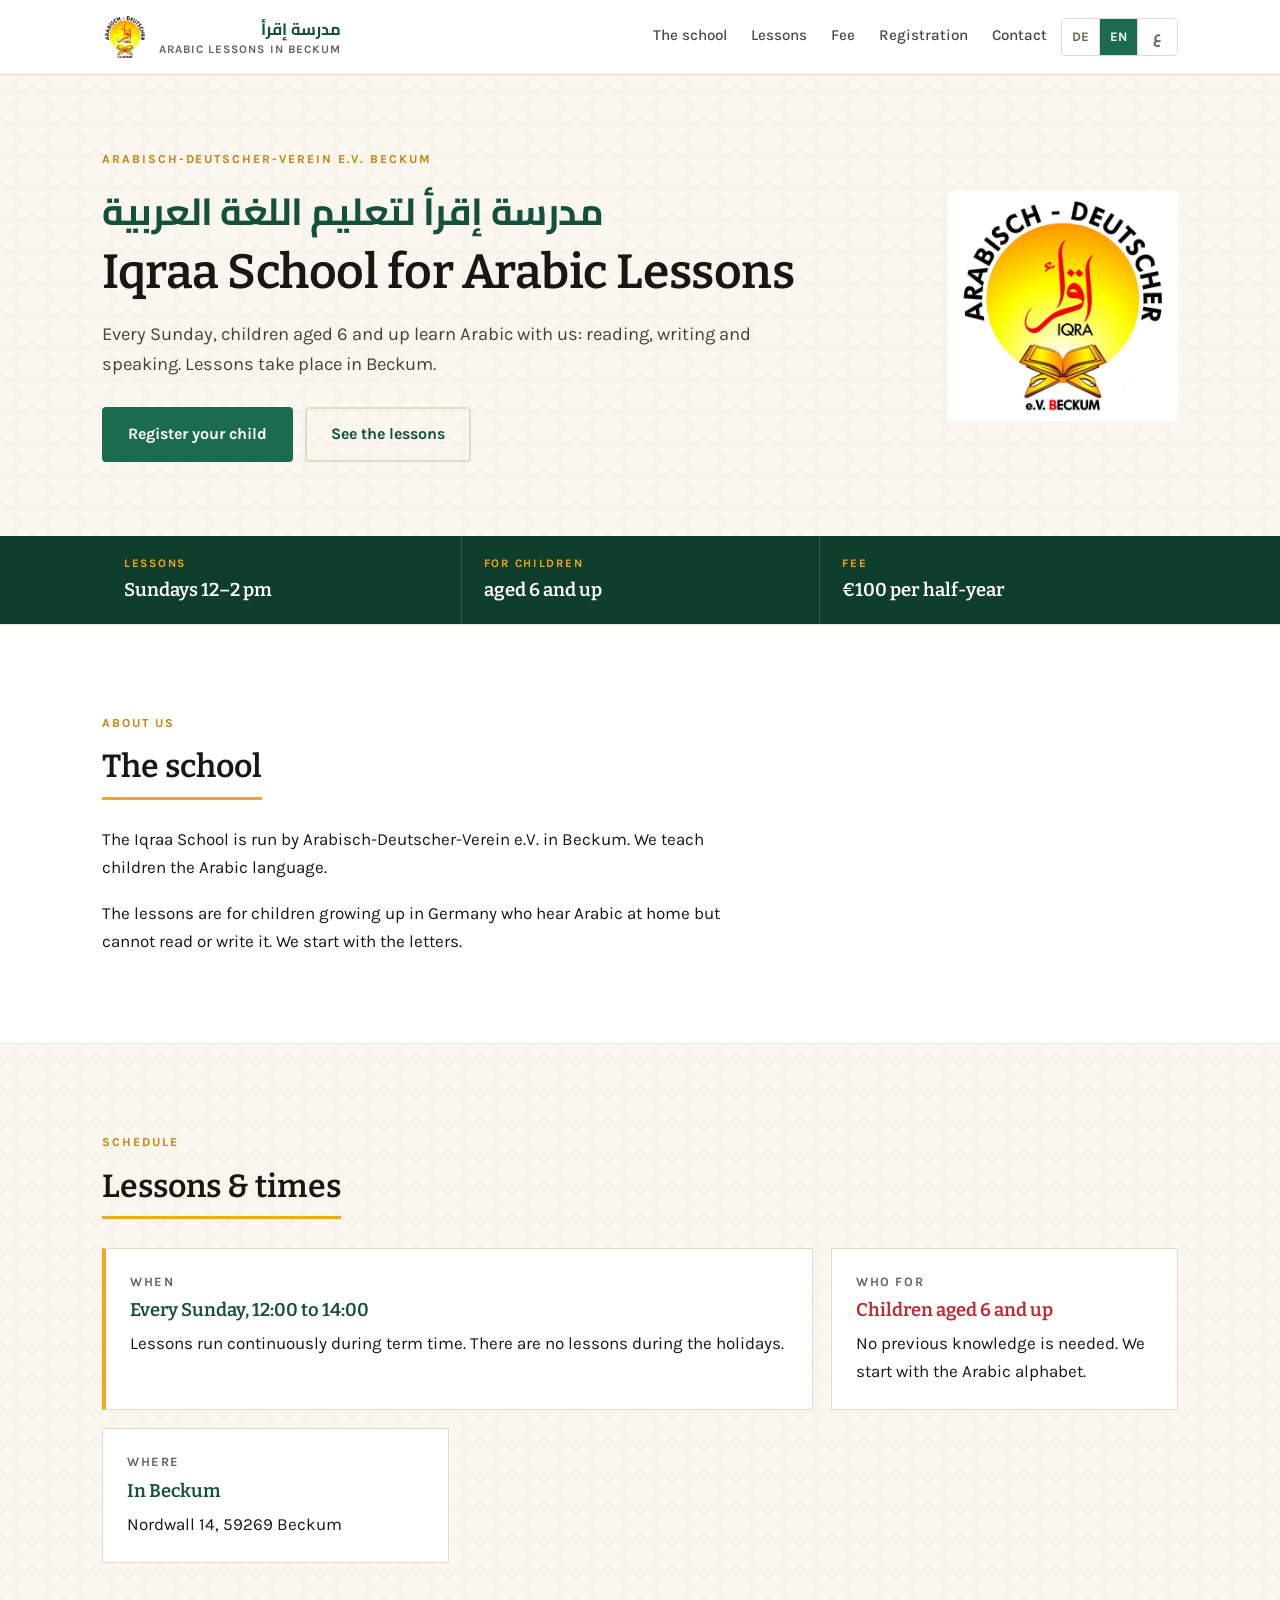
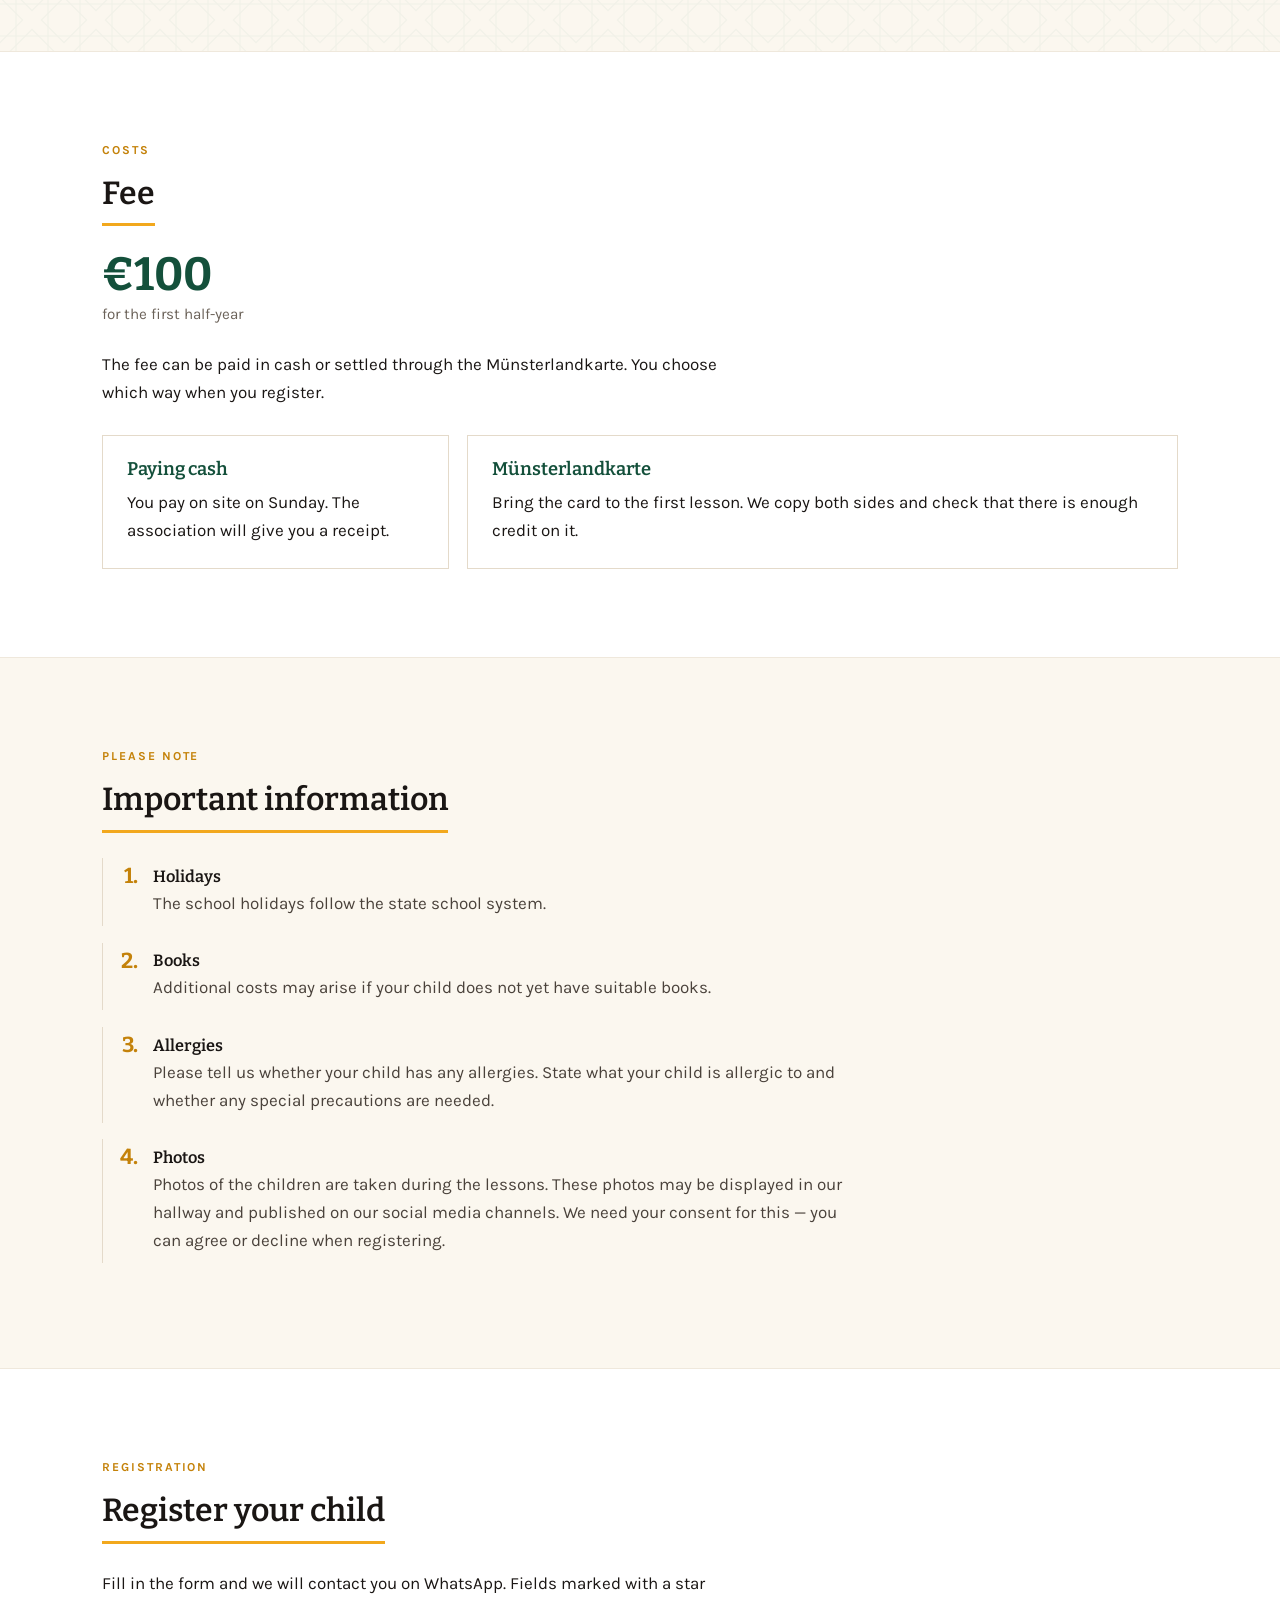
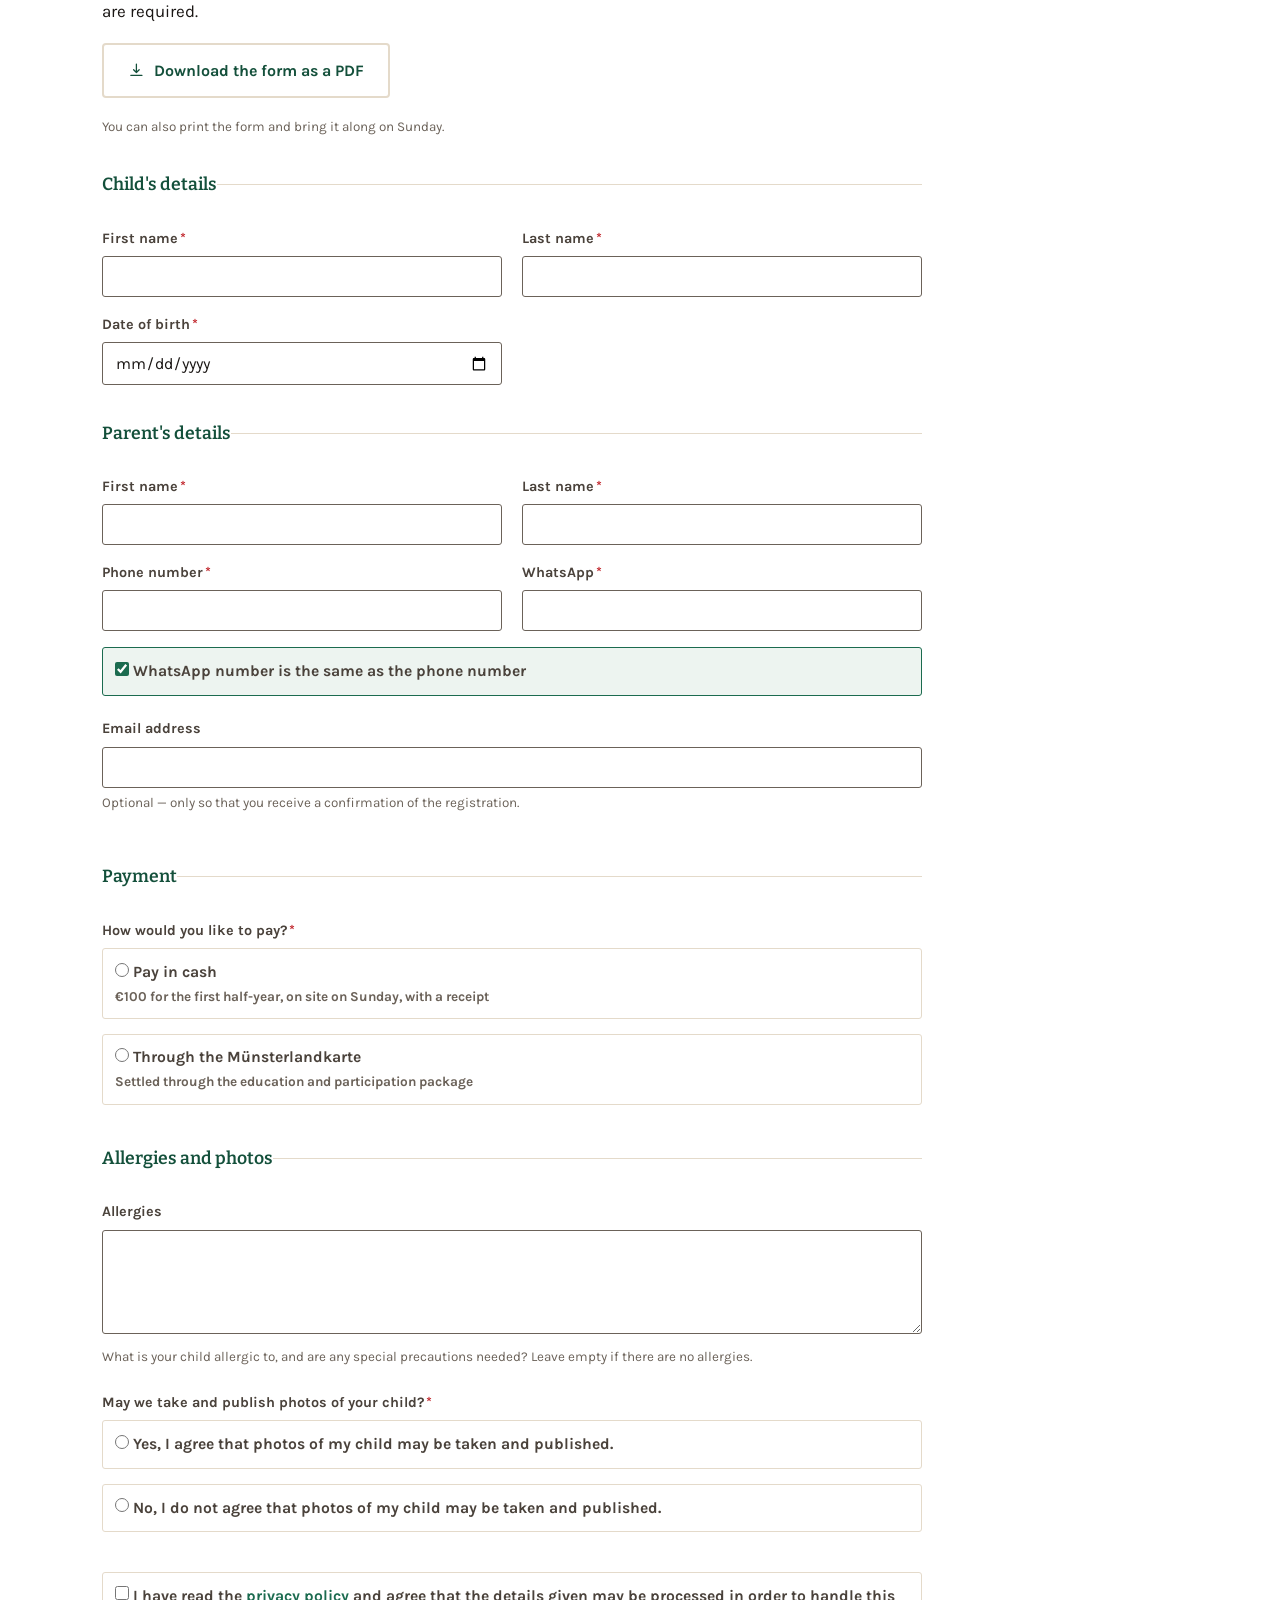
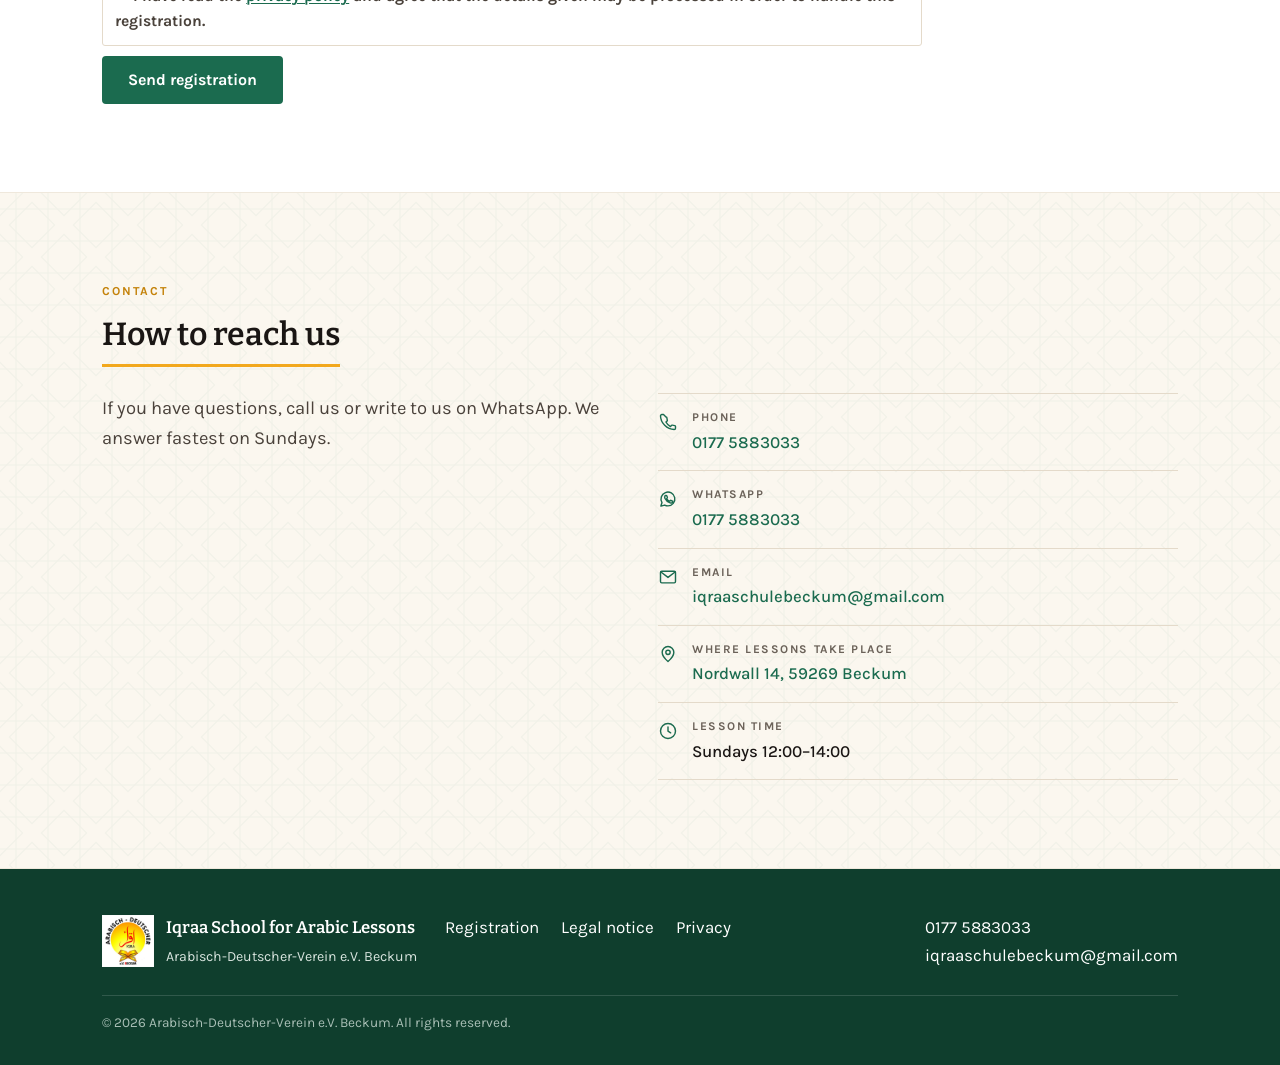
==== commit c509e806: "Platzhalter im Abschnitt "Die Schule" entfernt Der gelb markierte Hinweis war eine Notiz an den Vere" ====
--- a/index.html
+++ b/index.html
@@ -135,7 +135,6 @@
     <div class="prose">
       <p data-i18n="schule.p1">Die Iqraa-Schule wird vom Arabisch-Deutschen-Verein e.V. in Beckum getragen. Wir unterrichten Kinder in der arabischen Sprache.</p>
       <p data-i18n="schule.p2">Der Unterricht richtet sich an Kinder, die in Deutschland aufwachsen und Arabisch zu Hause hören, es aber nicht lesen und schreiben können. Wir fangen bei den Buchstaben an.</p>
-      <p><span class="platzhalter" data-i18n="schule.platzhalter">Hier können noch zwei bis drei Sätze über die Schule stehen — etwa seit wann es sie gibt, wer unterrichtet und wie viele Gruppen es gibt. Text bitte an den Verein geben.</span></p>
     </div>
   </div>
 </section>
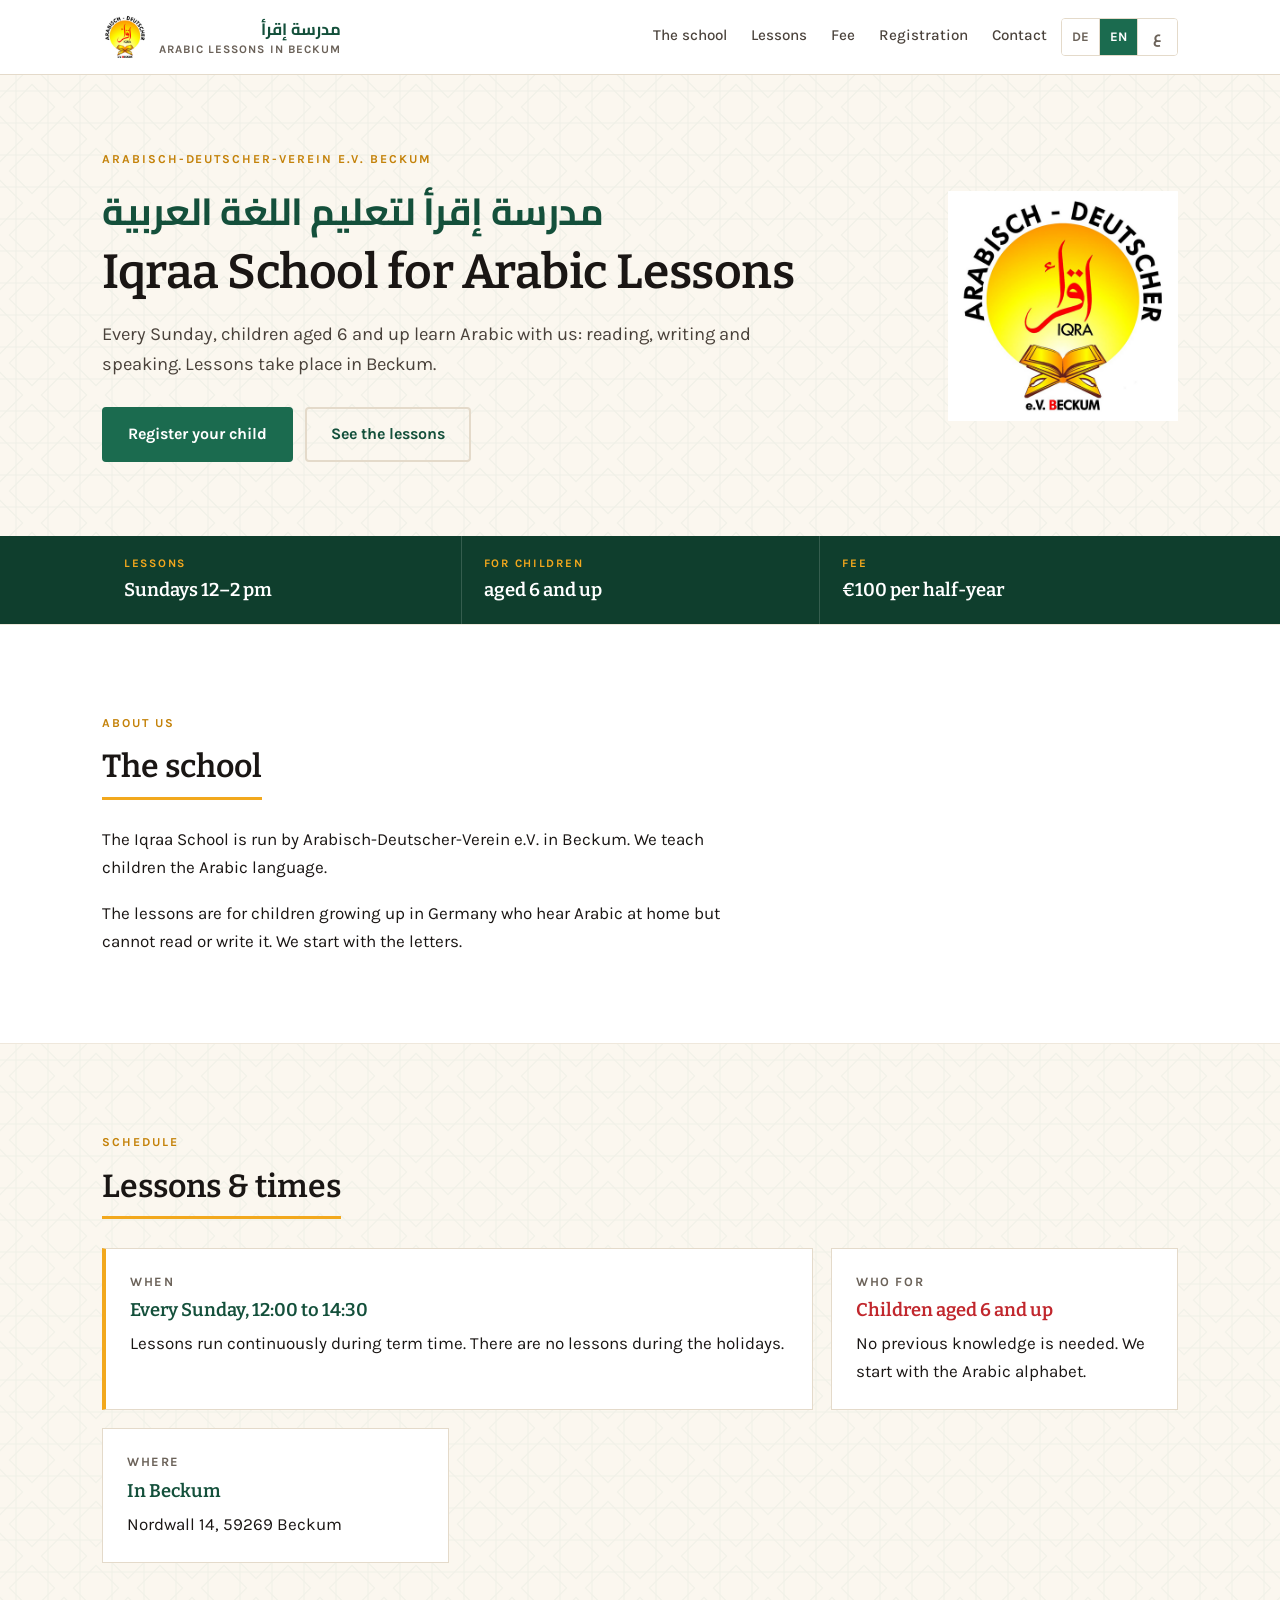
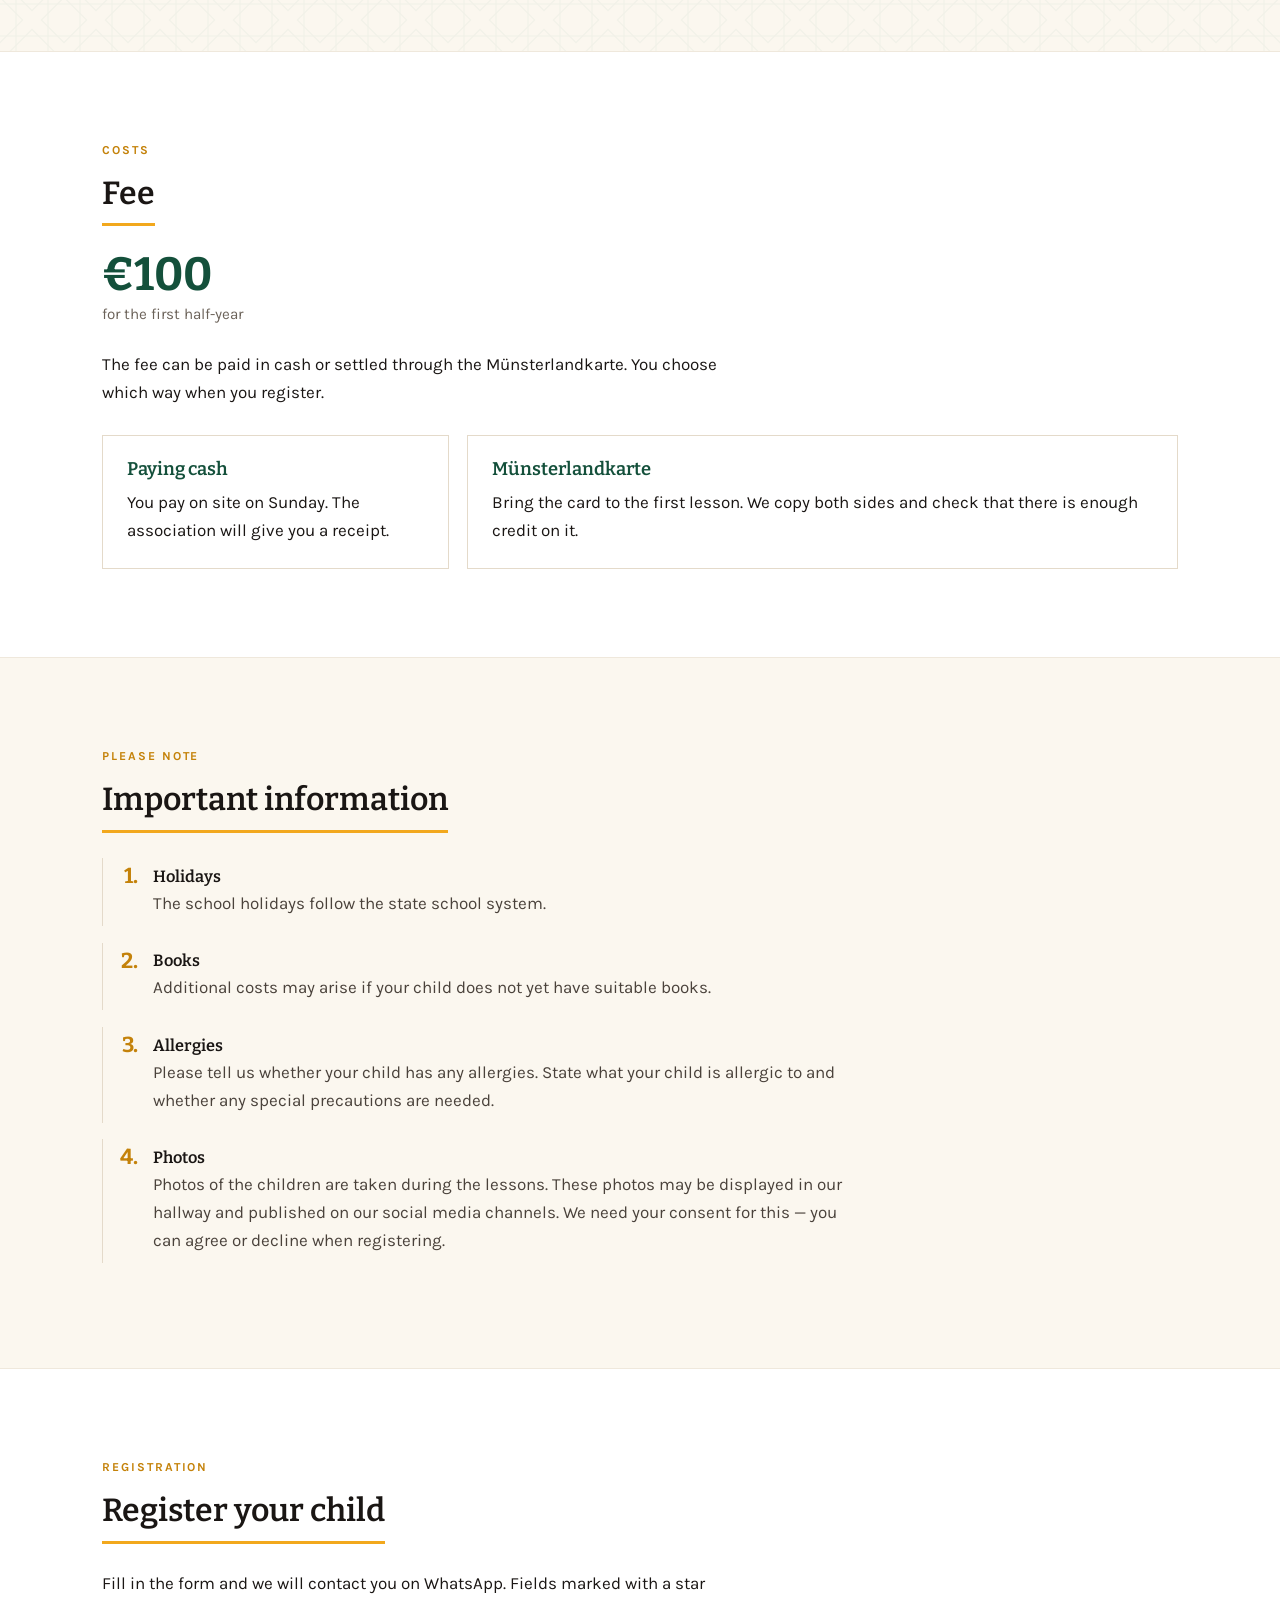
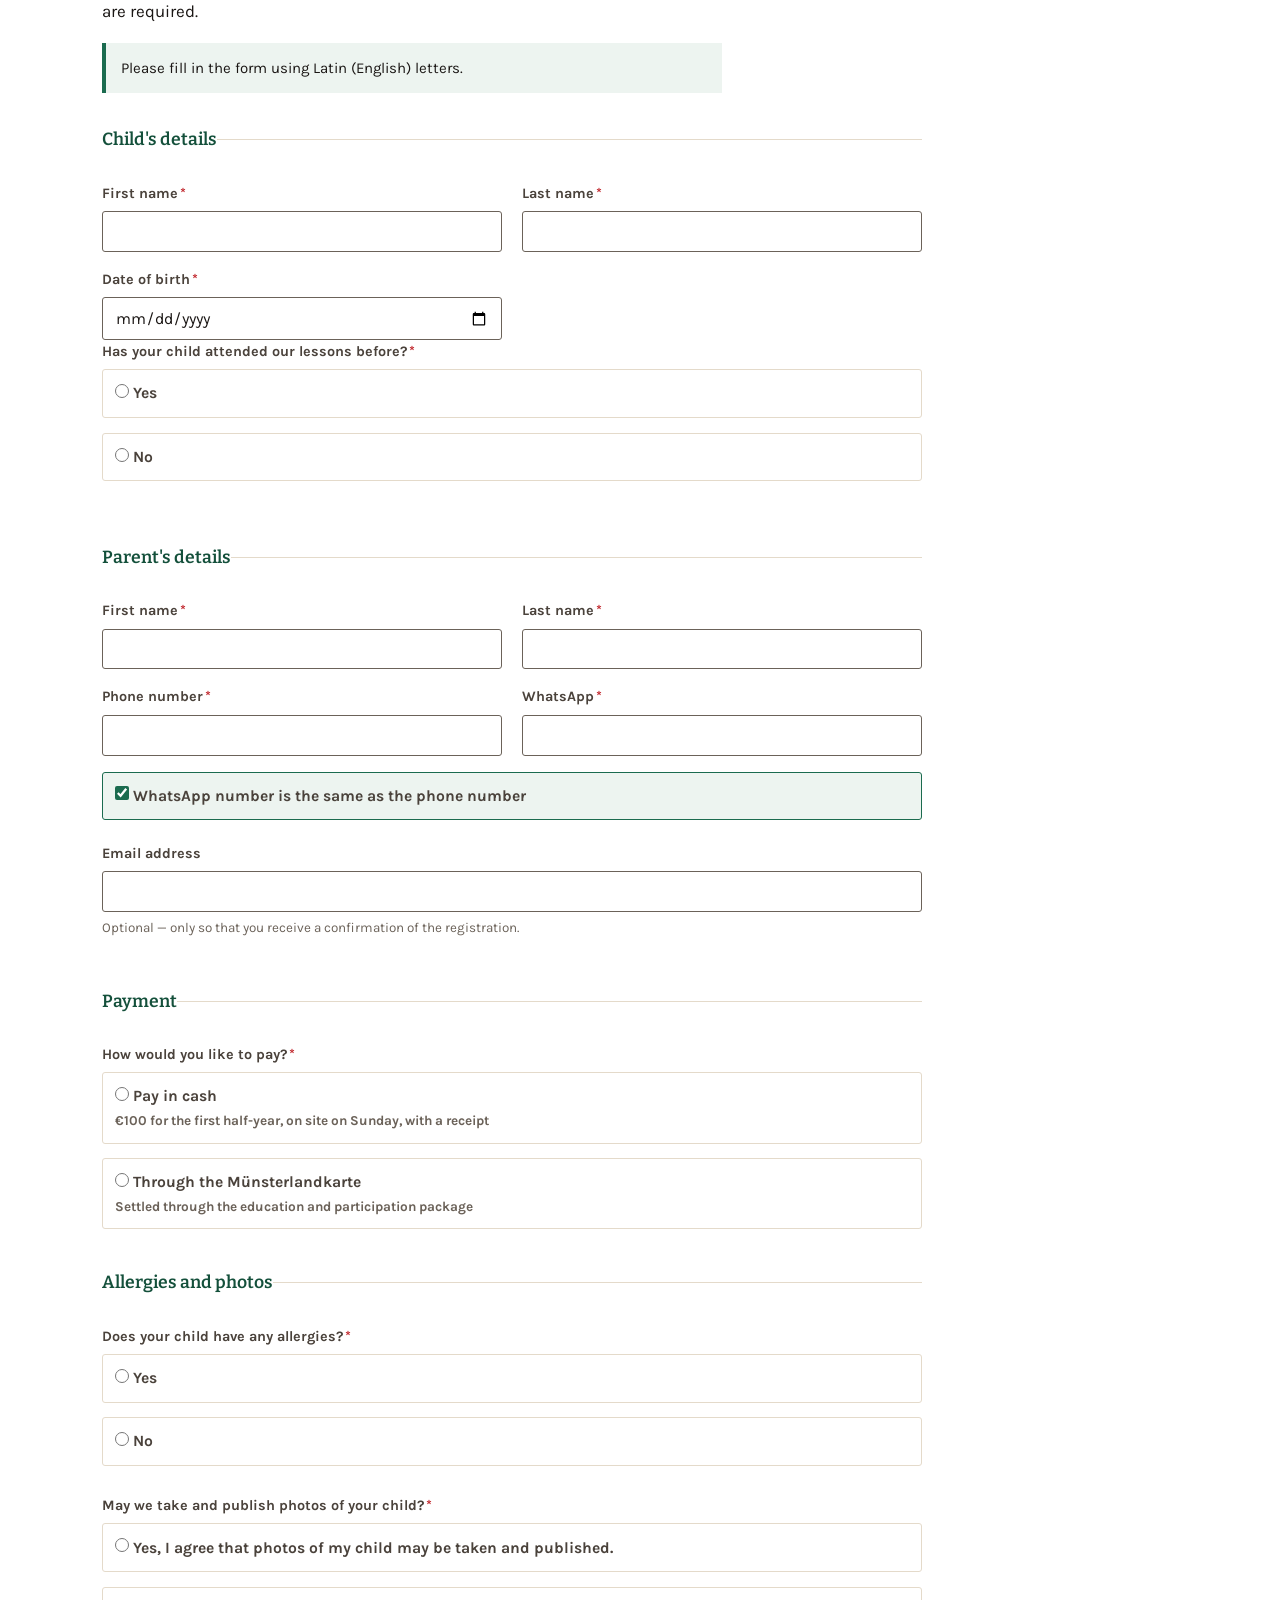
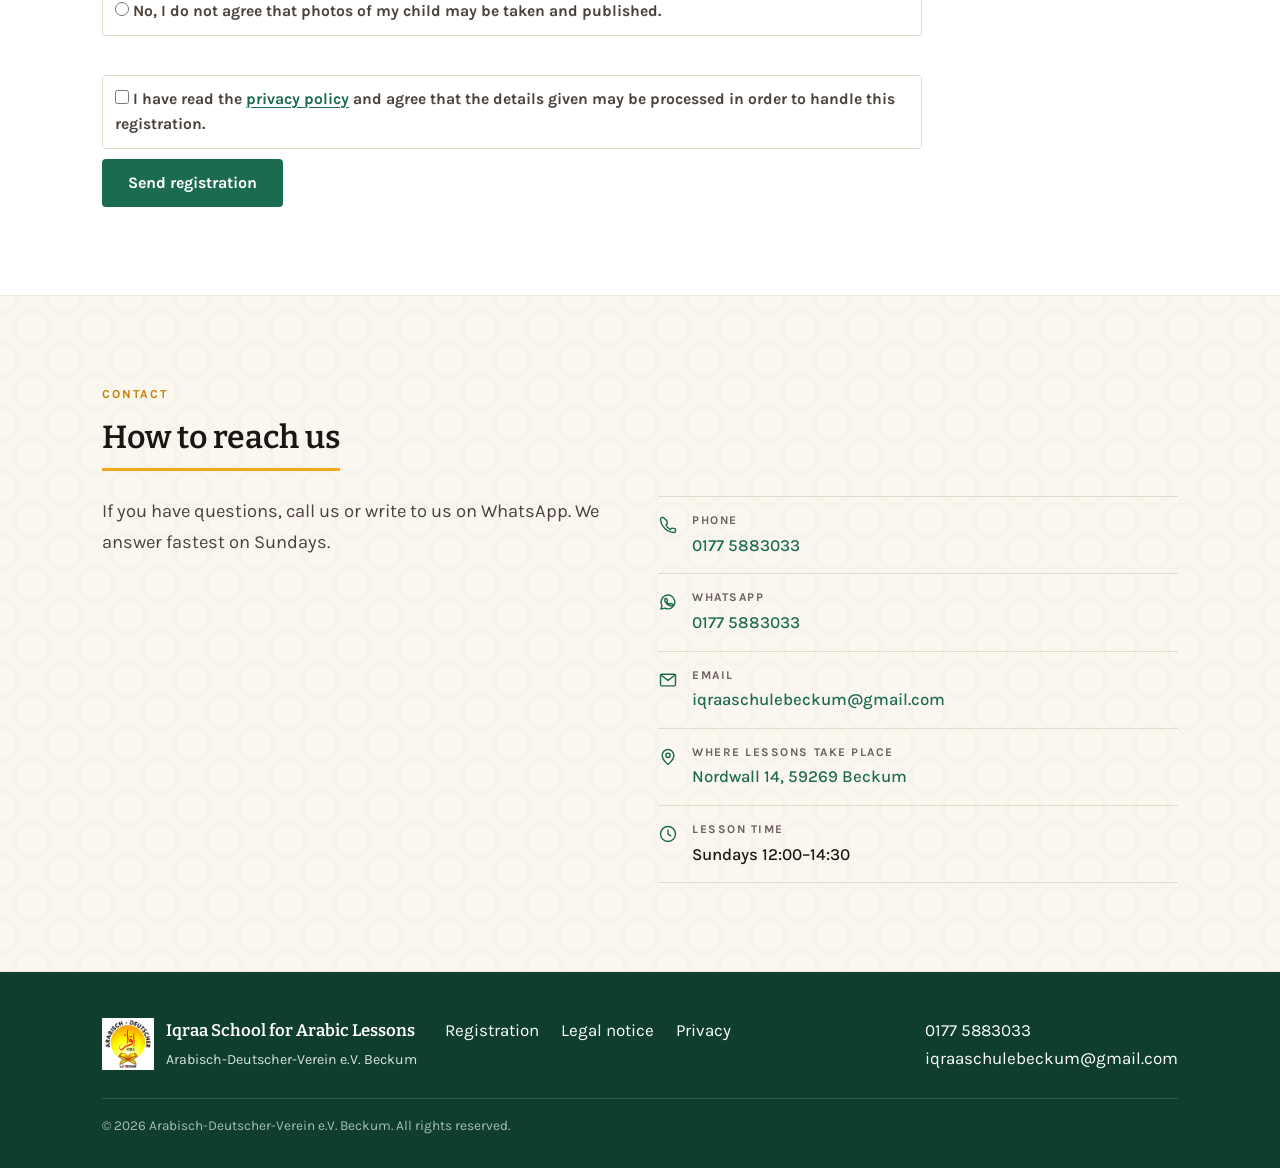
==== commit dd971e54: "Unterricht bis 14:30, Formular um Gruppe und Allergie-Frage erweitert - Unterrichtsende ueberall von" ====
--- a/index.html
+++ b/index.html
@@ -4,11 +4,11 @@
 <meta charset="utf-8">
 <meta name="viewport" content="width=device-width, initial-scale=1">
 <title>Iqraa-Schule Beckum — Arabischunterricht für Kinder ab 6 Jahren</title>
-<meta name="description" content="Arabischunterricht in Beckum, jeden Sonntag von 12 bis 14 Uhr für Kinder ab 6 Jahren. 100 € pro Halbjahr. Jetzt online anmelden.">
+<meta name="description" content="Arabischunterricht in Beckum, jeden Sonntag von 12 bis 14:30 Uhr für Kinder ab 6 Jahren. 100 € pro Halbjahr. Jetzt online anmelden.">
 
 <meta property="og:type" content="website">
 <meta property="og:title" content="Iqraa-Schule für Arabischunterricht — Beckum">
-<meta property="og:description" content="Jeden Sonntag von 12 bis 14 Uhr, für Kinder ab 6 Jahren. Jetzt online anmelden.">
+<meta property="og:description" content="Jeden Sonntag von 12 bis 14:30 Uhr, für Kinder ab 6 Jahren. Jetzt online anmelden.">
 <meta property="og:image" content="assets/logo.png">
 <meta property="og:locale" content="de_DE">
 <meta name="theme-color" content="#1B6B4F">
@@ -109,7 +109,7 @@
       <ul>
         <li>
           <span class="fact-label" data-i18n="fact.zeit.label">Unterricht</span>
-          <span class="fact-value" data-i18n="fact.zeit.value">Sonntags 12–14 Uhr</span>
+          <span class="fact-value" data-i18n="fact.zeit.value">Sonntags 12–14:30 Uhr</span>
         </li>
         <li>
           <span class="fact-label" data-i18n="fact.alter.label">Für Kinder</span>
@@ -151,7 +151,7 @@
     <div class="cards">
       <div class="card card--wide card--accent">
         <p class="card-meta" data-i18n="unterricht.wann.meta">Wann</p>
-        <h3 data-i18n="unterricht.wann.title">Jeden Sonntag, 12:00 bis 14:00 Uhr</h3>
+        <h3 data-i18n="unterricht.wann.title">Jeden Sonntag, 12:00 bis 14:30 Uhr</h3>
         <p data-i18n="unterricht.wann.text">Der Unterricht läuft während der Schulzeit durchgehend. In den Ferien findet kein Unterricht statt.</p>
       </div>
 
@@ -240,15 +240,7 @@
 
     <div class="form-intro">
       <p data-i18n="anmeldung.intro">Füllen Sie das Formular aus, wir melden uns anschließend über WhatsApp bei Ihnen. Felder mit einem Stern sind Pflichtfelder.</p>
-      <p>
-        <a class="btn btn-ghost" href="assets/anmeldeformular.pdf" download>
-          <svg viewBox="0 0 24 24" fill="none" stroke="currentColor" stroke-width="1.8" stroke-linecap="round" stroke-linejoin="round" aria-hidden="true">
-            <path d="M12 3v12m0 0l-4-4m4 4l4-4M4 19h16"/>
-          </svg>
-          <span data-i18n="anmeldung.pdf">Formular als PDF herunterladen</span>
-        </a>
-      </p>
-      <p class="field-hint" data-i18n="anmeldung.pdfHint">Sie können das Formular auch ausdrucken und sonntags mitbringen.</p>
+      <p class="formhinweis" data-i18n="anmeldung.latein">Bitte tragen Sie alle Angaben in lateinischen (englischen) Buchstaben ein.</p>
     </div>
 
     <!-- Bestätigung nach erfolgreichem Absenden -->
@@ -279,6 +271,36 @@
             <input type="date" id="kind-geburtsdatum" name="kindGeburtsdatum" required>
             <p class="field-error" role="alert"></p>
           </div>
+        </div>
+
+        <div class="field field--abstand">
+          <p class="fieldset-label" id="ehemalig-frage">
+            <span data-i18n="form.ehemalig.frage">War Ihr Kind schon einmal bei uns im Unterricht?</span><span class="req" aria-hidden="true">*</span>
+          </p>
+          <div class="choice-list" role="radiogroup" aria-labelledby="ehemalig-frage">
+            <label class="choice" for="ehemalig-ja">
+              <input type="radio" name="ehemalig" id="ehemalig-ja" value="ja">
+              <span class="choice-text" data-i18n="form.ja">Ja</span>
+            </label>
+            <label class="choice" for="ehemalig-nein">
+              <input type="radio" name="ehemalig" id="ehemalig-nein" value="nein">
+              <span class="choice-text" data-i18n="form.nein">Nein</span>
+            </label>
+          </div>
+          <p class="field-error" role="alert"></p>
+        </div>
+
+        <!-- Erscheint nur, wenn oben "Ja" gewählt wurde -->
+        <div class="field bedingt bedingt--schmal" id="gruppe-feld">
+          <label for="gruppe"><span data-i18n="form.ehemalig.gruppe">In welcher Gruppe war Ihr Kind?</span><span class="req" aria-hidden="true">*</span></label>
+          <select id="gruppe" name="gruppe">
+            <option value=""  data-i18n="form.ehemalig.wahl">Bitte wählen</option>
+            <option value="1" data-i18n="form.ehemalig.gruppe1">Gruppe 1 — Frau Janan</option>
+            <option value="2" data-i18n="form.ehemalig.gruppe2">Gruppe 2 — Frau Dua</option>
+            <option value="3" data-i18n="form.ehemalig.gruppe3">Gruppe 3 — Herr Yaser</option>
+            <option value="4" data-i18n="form.ehemalig.gruppe4">Gruppe 4 — Dr. Feras Hasan</option>
+          </select>
+          <p class="field-error" role="alert"></p>
         </div>
       </fieldset>
 
@@ -349,7 +371,7 @@
         </div>
 
         <!-- Erscheint nur, wenn oben die Münsterlandkarte gewählt wurde -->
-        <div class="field kartenfeld" id="kartennummer-feld">
+        <div class="field bedingt bedingt--schmal" id="kartennummer-feld">
           <label for="kartennummer">
             <span data-i18n="form.zahlung.nummer">Nummer der Münsterlandkarte</span><span class="req" aria-hidden="true">*</span>
           </label>
@@ -363,10 +385,29 @@
       <fieldset>
         <legend data-i18n="form.sonstiges.legend">Allergien und Fotos</legend>
 
-        <div class="field field--full field--abstand">
-          <label for="allergien" data-i18n="form.allergien">Allergien</label>
+        <div class="field field--abstand">
+          <p class="fieldset-label" id="allergien-frage">
+            <span data-i18n="form.allergien.frage">Hat Ihr Kind Allergien?</span><span class="req" aria-hidden="true">*</span>
+          </p>
+          <div class="choice-list" role="radiogroup" aria-labelledby="allergien-frage">
+            <label class="choice" for="allergien-ja">
+              <input type="radio" name="hatAllergien" id="allergien-ja" value="ja">
+              <span class="choice-text" data-i18n="form.ja">Ja</span>
+            </label>
+            <label class="choice" for="allergien-nein">
+              <input type="radio" name="hatAllergien" id="allergien-nein" value="nein">
+              <span class="choice-text" data-i18n="form.nein">Nein</span>
+            </label>
+          </div>
+          <p class="field-error" role="alert"></p>
+        </div>
+
+        <!-- Erscheint nur, wenn oben "Ja" gewählt wurde -->
+        <div class="field field--full bedingt field--abstand" id="allergien-feld">
+          <label for="allergien"><span data-i18n="form.allergien.text">Wogegen ist Ihr Kind allergisch?</span><span class="req" aria-hidden="true">*</span></label>
           <textarea id="allergien" name="allergien" rows="3"></textarea>
-          <p class="field-hint" data-i18n="form.allergienHint">Wogegen ist Ihr Kind allergisch, und sind besondere Vorkehrungen nötig? Leer lassen, wenn keine Allergien bestehen.</p>
+          <p class="field-hint" data-i18n="form.allergienHint">Bitte geben Sie auch an, ob besondere Vorkehrungen nötig sind.</p>
+          <p class="field-error" role="alert"></p>
         </div>
 
         <div class="field">
@@ -476,7 +517,7 @@
           </svg>
           <span>
             <span class="k-label" data-i18n="kontakt.zeiten">Unterrichtszeit</span>
-            <span class="k-wert" data-i18n="kontakt.zeitenWert">Sonntags 12:00–14:00 Uhr</span>
+            <span class="k-wert" data-i18n="kontakt.zeitenWert">Sonntags 12:00–14:30 Uhr</span>
           </span>
         </li>
       </ul>
--- a/assets/site.css
+++ b/assets/site.css
@@ -447,9 +447,18 @@
 }
 .zahlhinweis.is-visible{ display:block; }
 
-/* Kartennummer - erscheint zusammen mit dem Hinweis darueber */
-.kartenfeld{ display:none; margin-top:1rem; max-inline-size:22rem; }
-.kartenfeld.is-visible{ display:block; }
+/* Felder, die erst nach einer Auswahl erscheinen (Gruppe, Kartennummer,
+   Allergietext). Eine Mechanik fuer alle drei. */
+.bedingt{ display:none; margin-top:1rem; }
+.bedingt.is-visible{ display:block; }
+.bedingt--schmal{ max-inline-size:22rem; }
+
+/* Dauerhafter Hinweis oben im Anmeldeformular */
+.formhinweis{
+  margin-top:.9rem; padding:.85em 1em;
+  background:var(--green-pale); border-inline-start:4px solid var(--green);
+  font-size:.94rem;
+}
 
 /* Honigtopf gegen automatisierte Eintraege - fuer Menschen unsichtbar,
    fuer einfache Ausfuellprogramme aber ganz normal vorhanden.
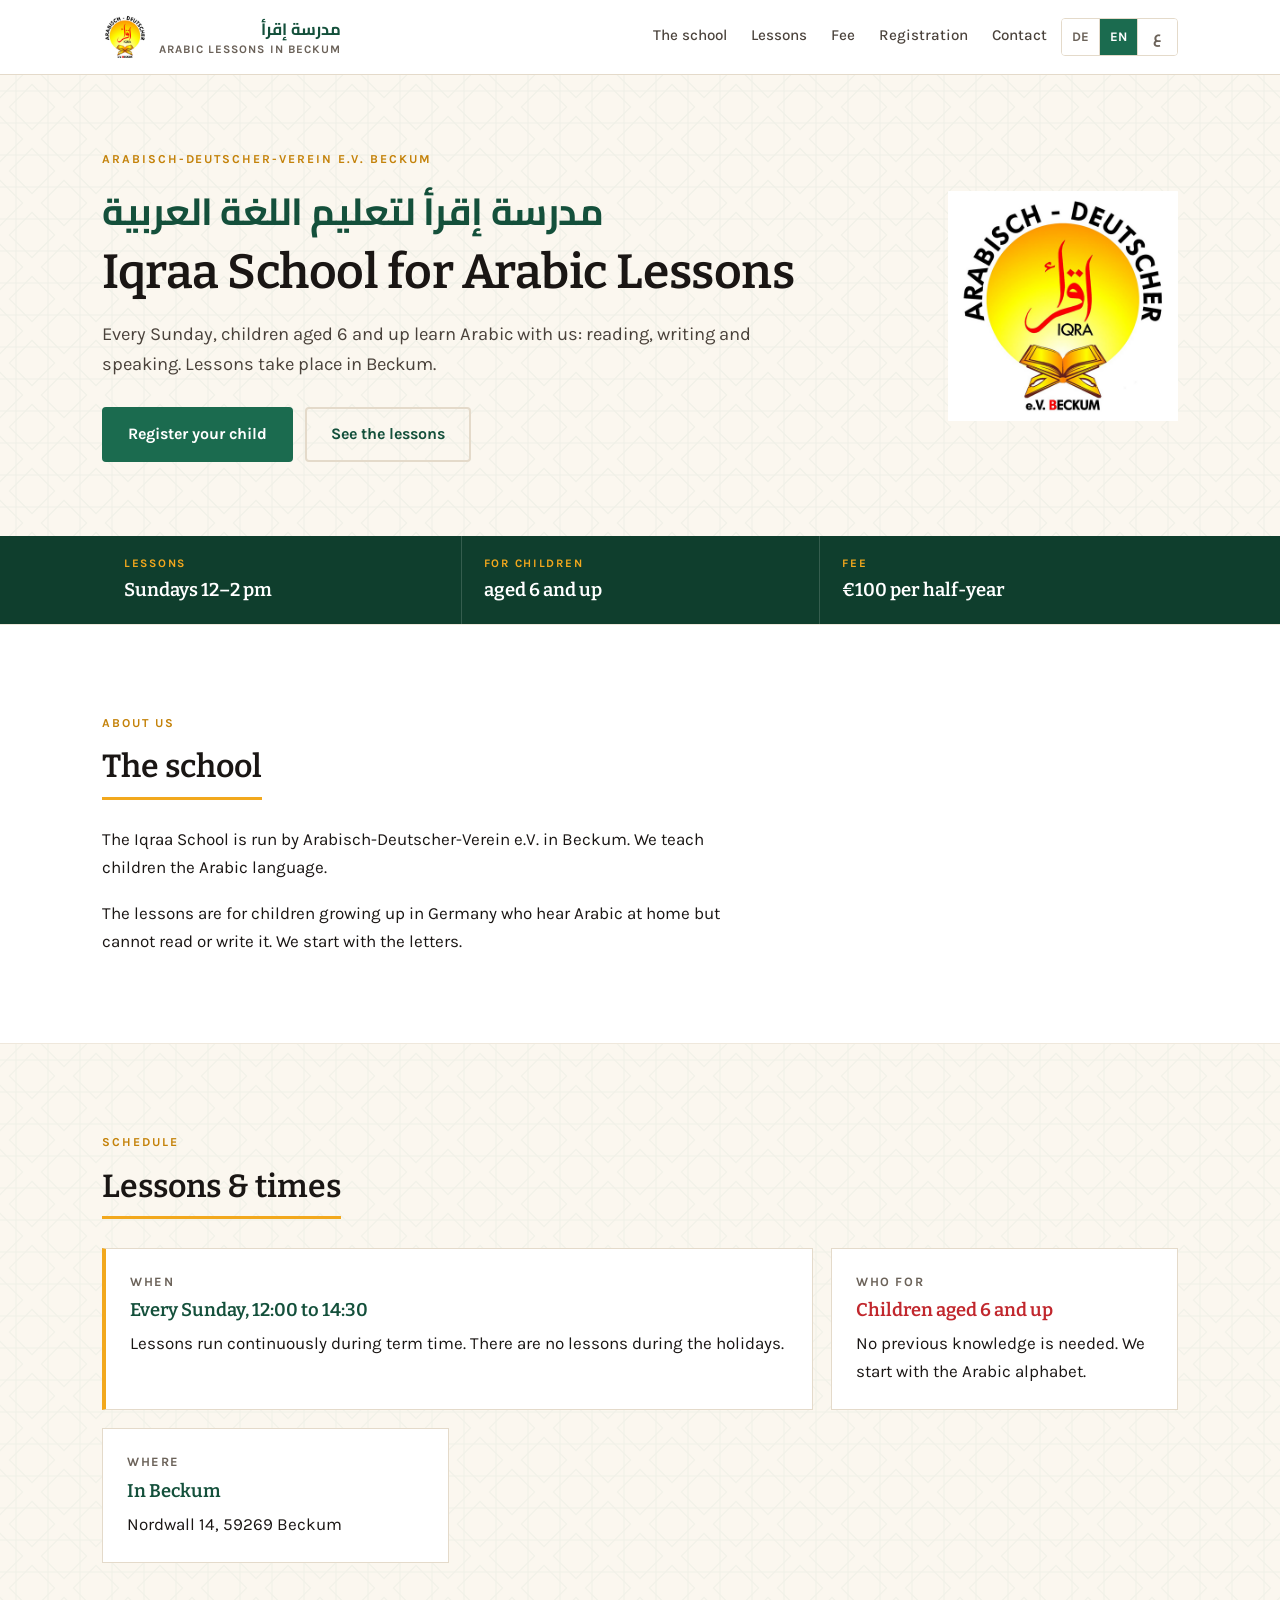
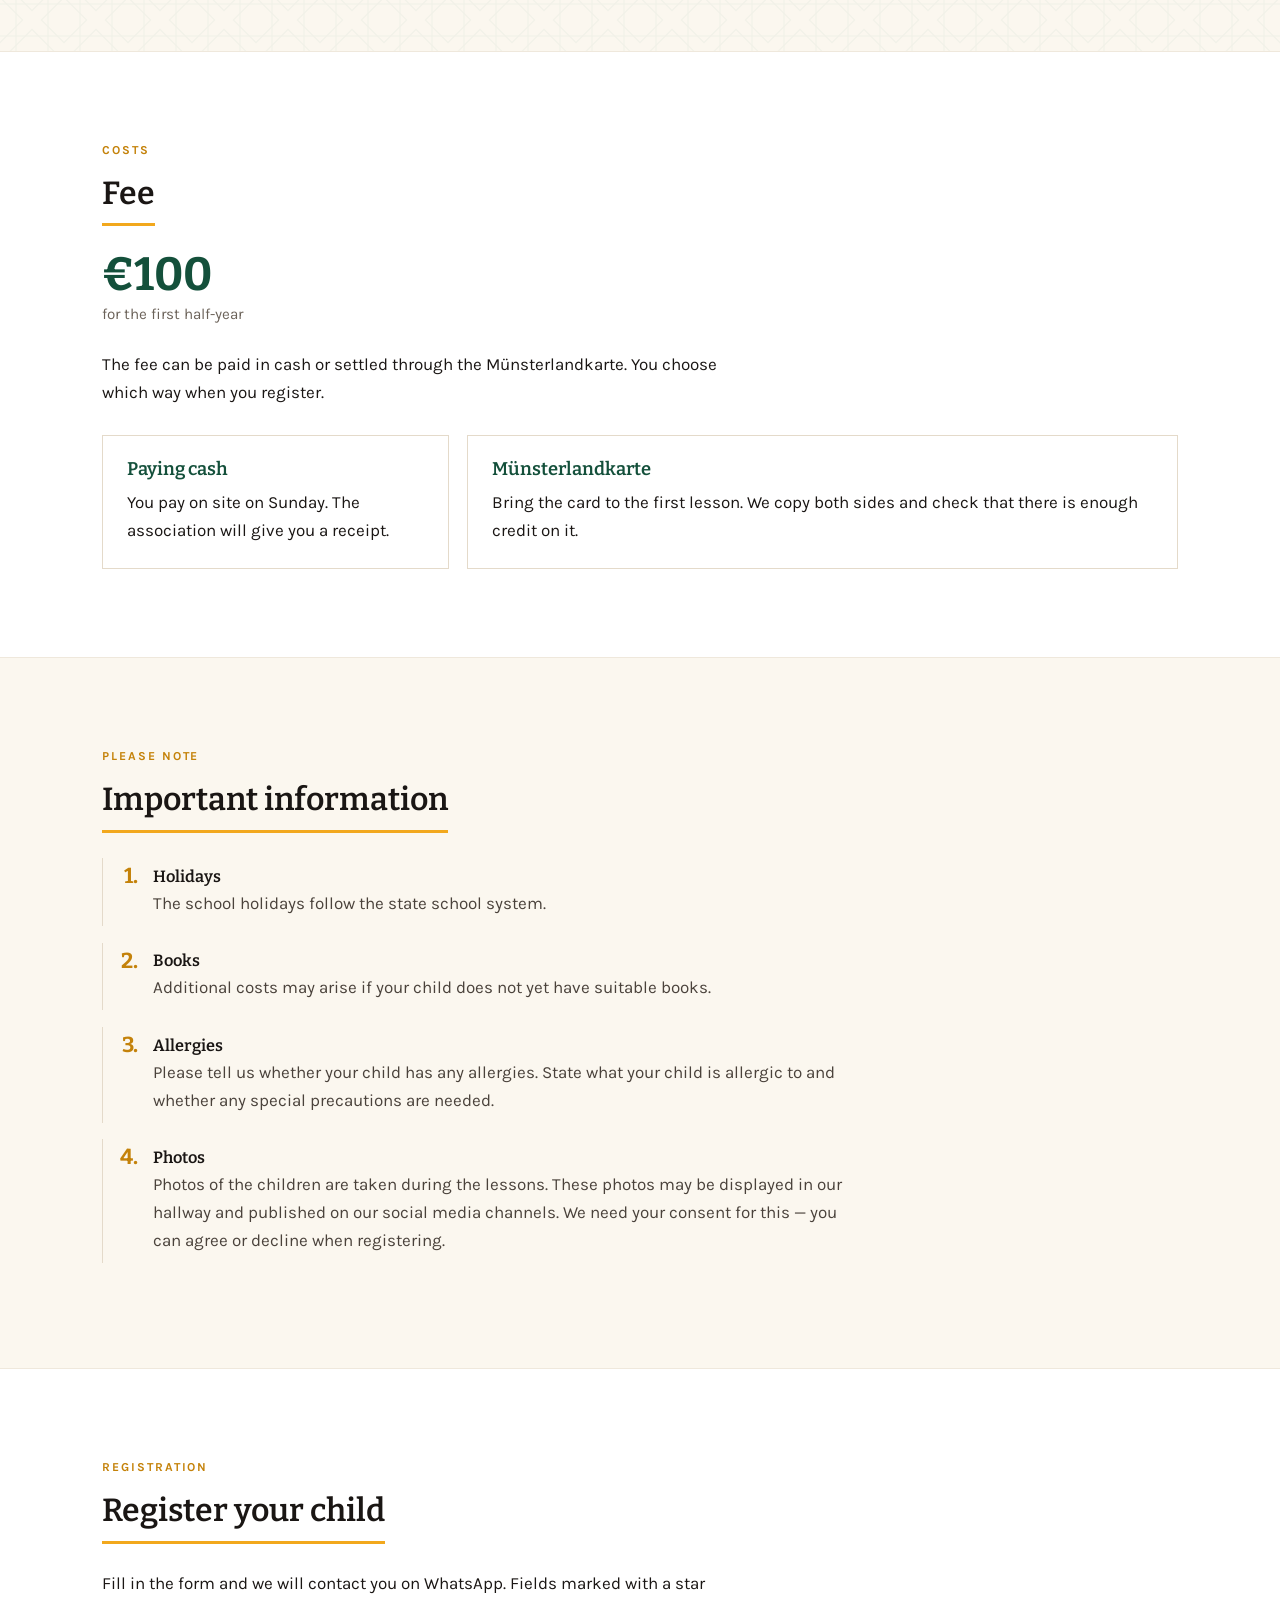
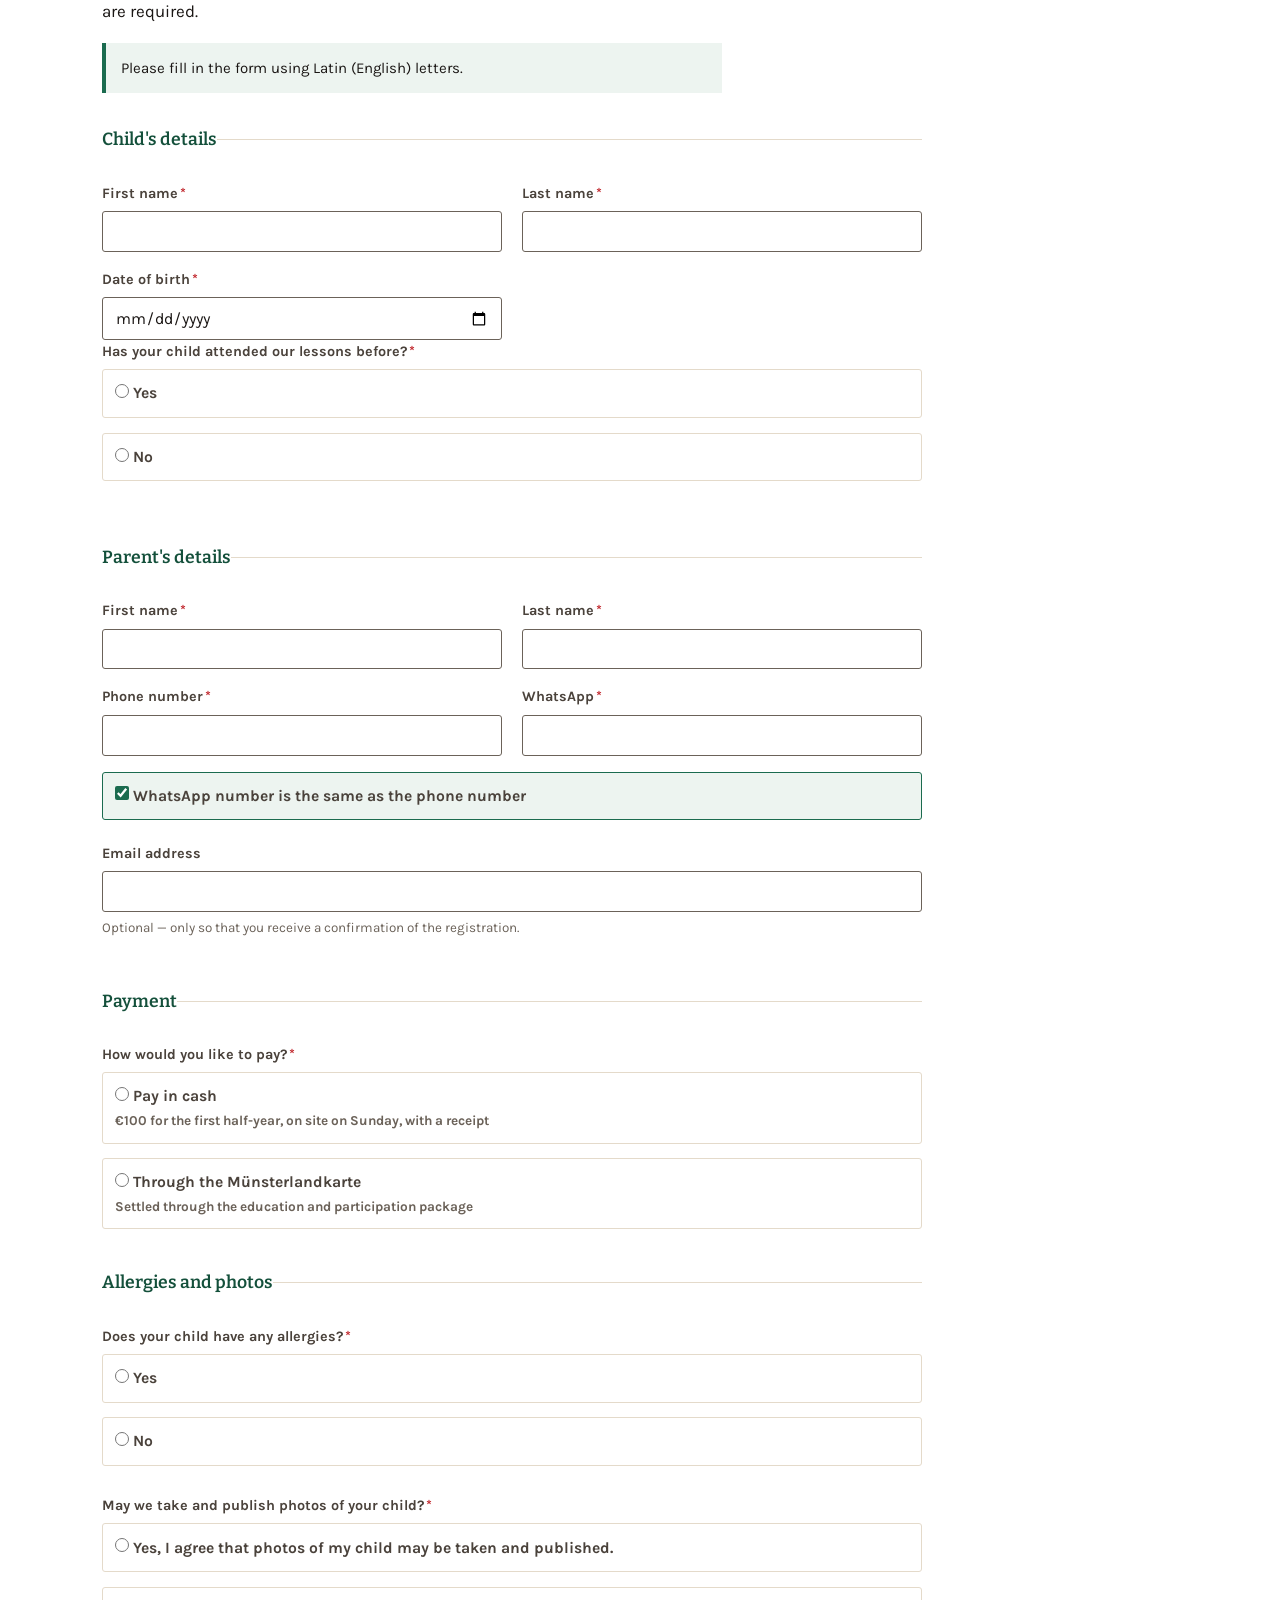
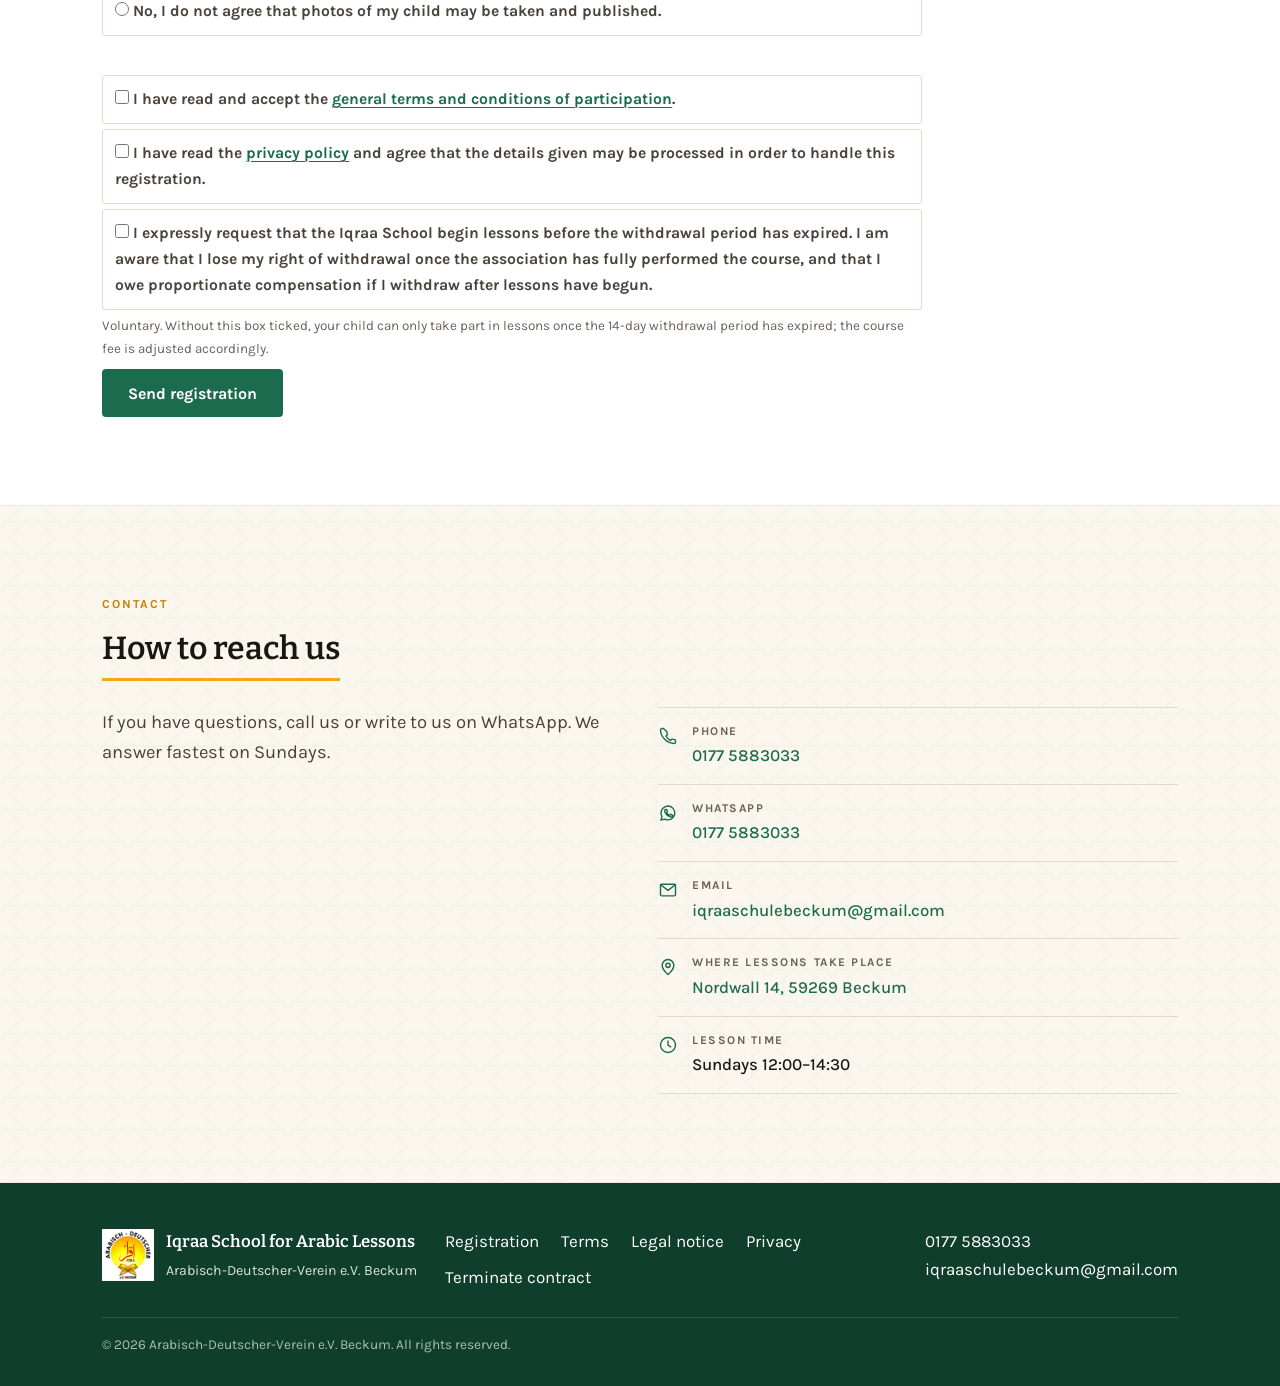
==== commit 4dd9c918: "Rechtstexte neu, Widerrufsrecht und Kuendigungsseite nach § 312k BGB Impressum, Datenschutzerklaerun" ====
--- a/index.html
+++ b/index.html
@@ -375,8 +375,8 @@
           <label for="kartennummer">
             <span data-i18n="form.zahlung.nummer">Nummer der Münsterlandkarte</span><span class="req" aria-hidden="true">*</span>
           </label>
-          <input type="text" id="kartennummer" name="kartennummer" maxlength="12" autocomplete="off" dir="ltr">
-          <p class="field-hint" data-i18n="form.zahlung.nummerHint">Sie steht auf der Vorderseite der Karte, höchstens 12 Zeichen.</p>
+          <input type="text" id="kartennummer" name="kartennummer" minlength="12" maxlength="12" autocomplete="off" dir="ltr">
+          <p class="field-hint" data-i18n="form.zahlung.nummerHint">Sie steht auf der Vorderseite der Karte und hat genau 12 Zeichen.</p>
           <p class="field-error" role="alert"></p>
         </div>
       </fieldset>
@@ -428,13 +428,37 @@
         </div>
       </fieldset>
 
-      <!-- ---------- Datenschutz ---------- -->
+      <!-- ---------- Teilnahmebedingungen und Datenschutz ----------
+           Bewusst zwei getrennte Haken: die Teilnahmebedingungen und die
+           Einwilligung in die Datenverarbeitung sind zwei verschiedene
+           Sachverhalte und duerfen nicht in eine Zustimmung gebuendelt
+           werden. -->
+      <div class="field">
+        <label class="choice" for="agb-ok">
+          <input type="checkbox" id="agb-ok" required>
+          <span class="choice-text" data-i18n-html="form.agb">Ich habe die <a href="agb.html" data-keep-lang="agb.html">Allgemeinen Geschäftsbedingungen und Teilnahmebedingungen</a> gelesen und erkenne sie an.</span>
+        </label>
+        <p class="field-error" role="alert"></p>
+      </div>
+
       <div class="field">
         <label class="choice" for="datenschutz-ok">
           <input type="checkbox" id="datenschutz-ok" required>
-          <span class="choice-text" data-i18n-html="form.datenschutz">Ich habe die <a href="datenschutz.html#anmeldung">Datenschutzerklärung</a> gelesen und bin damit einverstanden, dass die angegebenen Daten zur Bearbeitung der Anmeldung verarbeitet werden.</span>
+          <span class="choice-text" data-i18n-html="form.datenschutz">Ich habe die <a href="datenschutz.html#anmeldung" data-keep-lang="datenschutz.html#anmeldung">Datenschutzerklärung</a> gelesen und bin damit einverstanden, dass die angegebenen Daten zur Bearbeitung der Anmeldung verarbeitet werden.</span>
         </label>
         <p class="field-error" role="alert"></p>
+      </div>
+
+      <!-- Freiwillig. Das Verlangen nach § 356 Abs. 4 BGB darf nicht
+           erzwungen werden, dieser Haken ist deshalb bewusst kein
+           Pflichtfeld. Ohne ihn beginnt der Unterricht erst nach Ablauf
+           der Widerrufsfrist. -->
+      <div class="field">
+        <label class="choice" for="widerruf-ok">
+          <input type="checkbox" id="widerruf-ok">
+          <span class="choice-text" data-i18n="form.widerruf">Ich verlange ausdrücklich, dass die Iqraa-Schule schon vor Ablauf der Widerrufsfrist mit dem Unterricht beginnt. Mir ist bekannt, dass ich mein Widerrufsrecht verliere, sobald der Verein den Kurs vollständig erbracht hat, und dass ich bei einem Widerruf nach Unterrichtsbeginn anteiligen Wertersatz schulde.</span>
+        </label>
+        <p class="field-hint" data-i18n="form.widerrufHint">Freiwillig. Ohne dieses Häkchen kann Ihr Kind erst nach Ablauf der Widerrufsfrist von 14 Tagen am Unterricht teilnehmen; die Kursgebühr wird dann entsprechend angepasst.</p>
       </div>
 
       <!-- Für Menschen unsichtbar, fängt automatisierte Eintragungen ab -->
@@ -545,8 +569,10 @@
 
       <ul class="footer-links">
         <li><a href="#anmeldung" data-i18n="footer.anmeldung">Anmeldung</a></li>
+        <li><a href="agb.html" data-keep-lang="agb.html" data-i18n="footer.agb">AGB</a></li>
         <li><a href="impressum.html" data-keep-lang="impressum.html" data-i18n="footer.impressum">Impressum</a></li>
         <li><a href="datenschutz.html" data-keep-lang="datenschutz.html" data-i18n="footer.datenschutz">Datenschutz</a></li>
+        <li><a href="kuendigung.html" data-keep-lang="kuendigung.html" data-i18n="footer.kuendigung">Verträge kündigen</a></li>
       </ul>
 
       <div>
@@ -562,5 +588,21 @@
   </div>
 </footer>
 
+
+<!-- ====================================================================
+     Bestätigung nach dem Absenden. Liegt bewusst außerhalb des
+     Formulars, damit es über der ganzen Seite liegen kann.
+     ==================================================================== -->
+<div class="modal" id="danke" role="dialog" aria-modal="true" aria-labelledby="danke-titel" hidden>
+  <div class="modal-box">
+    <h3 id="danke-titel" data-i18n="form.danke.title">Ihre Anmeldung ist bei uns eingegangen</h3>
+    <p data-i18n="form.danke.text">Vielen Dank für die Anmeldung Ihres Kindes. Wir prüfen Ihre Angaben und melden uns in Kürze bei Ihnen.</p>
+    <p class="modal-spam" id="danke-spam" data-i18n="form.danke.spam">Unsere Bestätigung erhalten Sie per E-Mail. Sollte sie nicht im Posteingang erscheinen, sehen Sie bitte auch im Spam-Ordner nach.</p>
+    <p class="modal-aktion">
+      <button class="btn btn-primary" type="button" id="danke-zu" data-i18n="form.danke.ok">Schließen</button>
+    </p>
+  </div>
+</div>
+
 </body>
 </html>
--- a/assets/site.css
+++ b/assets/site.css
@@ -452,6 +452,35 @@
 .bedingt{ display:none; margin-top:1rem; }
 .bedingt.is-visible{ display:block; }
 .bedingt--schmal{ max-inline-size:22rem; }
+
+/* Bestaetigungsfenster nach dem Absenden.
+   z-index ueber dem Kopfbereich (100) und dem Sprunglink (999). */
+.modal{
+  position:fixed; inset:0; z-index:1000;
+  display:flex; align-items:center; justify-content:center;
+  padding:20px;
+  background:rgba(26,22,20,.55);
+}
+.modal[hidden]{ display:none; }
+
+.modal-box{
+  background:var(--paper);
+  inline-size:100%; max-inline-size:31rem;
+  max-block-size:88vh; overflow-y:auto;
+  border-top:4px solid var(--green);
+  box-shadow:0 18px 50px rgba(0,0,0,.28);
+  padding:26px 28px;
+}
+.modal-box h3{
+  font-family:var(--head); font-size:1.2rem;
+  color:var(--green-dark); margin-bottom:.55rem;
+}
+.modal-box p{ margin-bottom:1rem; }
+.modal-spam{
+  background:var(--green-pale); border-inline-start:4px solid var(--green);
+  padding:.8em 1em; font-size:.94rem;
+}
+.modal-aktion{ margin:1.2rem 0 0; }
 
 /* Dauerhafter Hinweis oben im Anmeldeformular */
 .formhinweis{
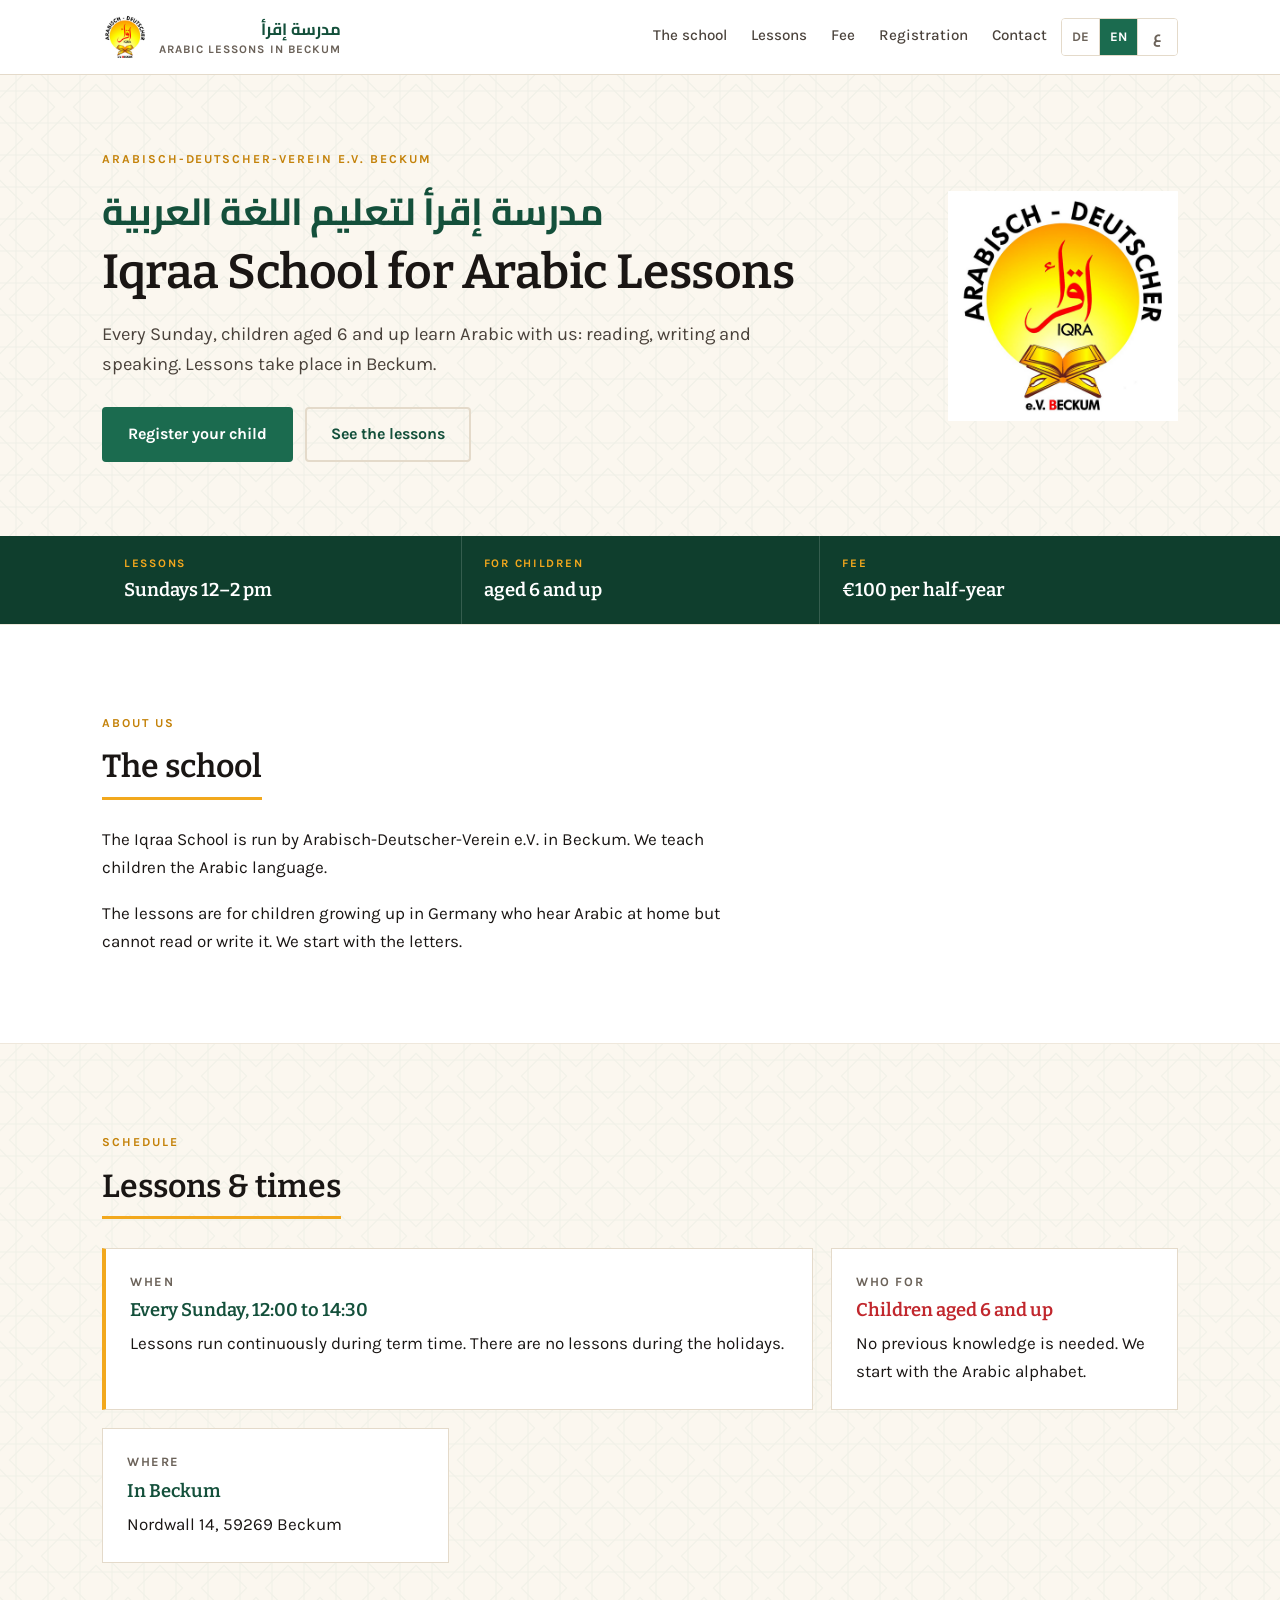
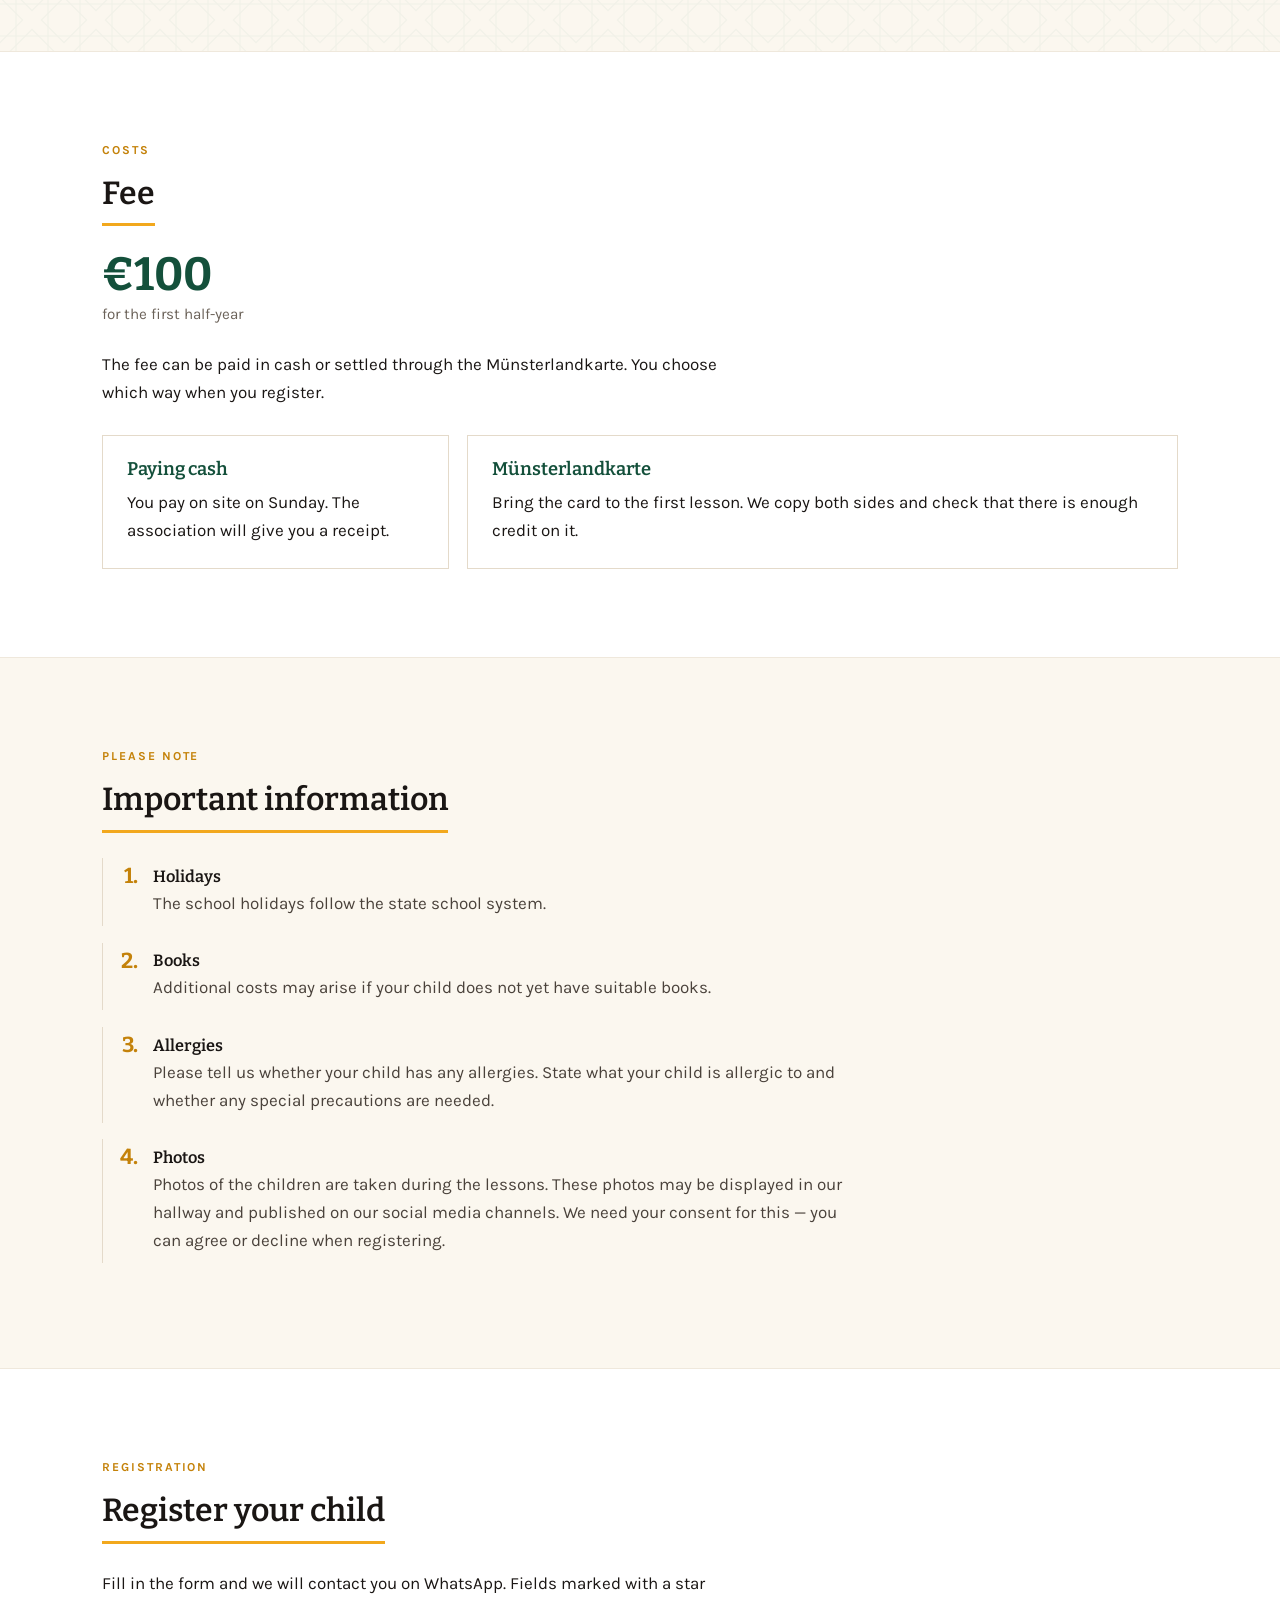
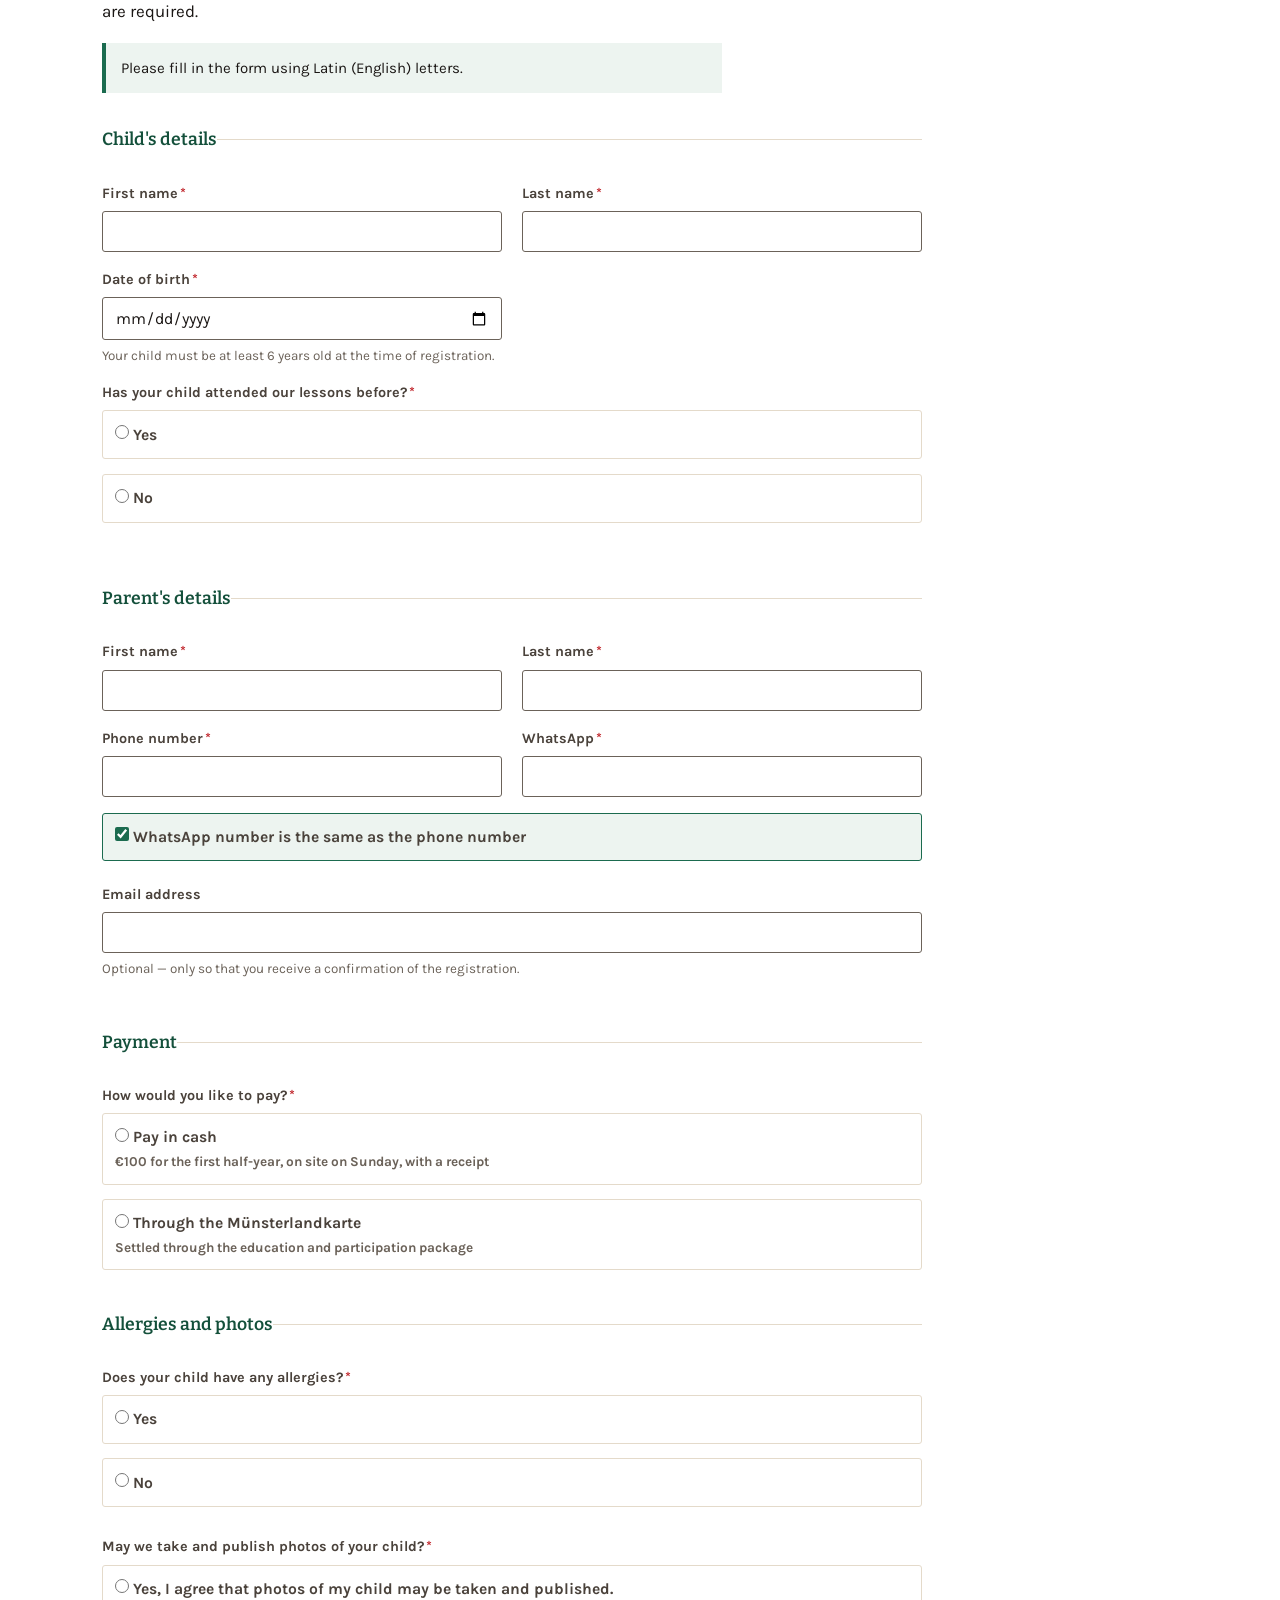
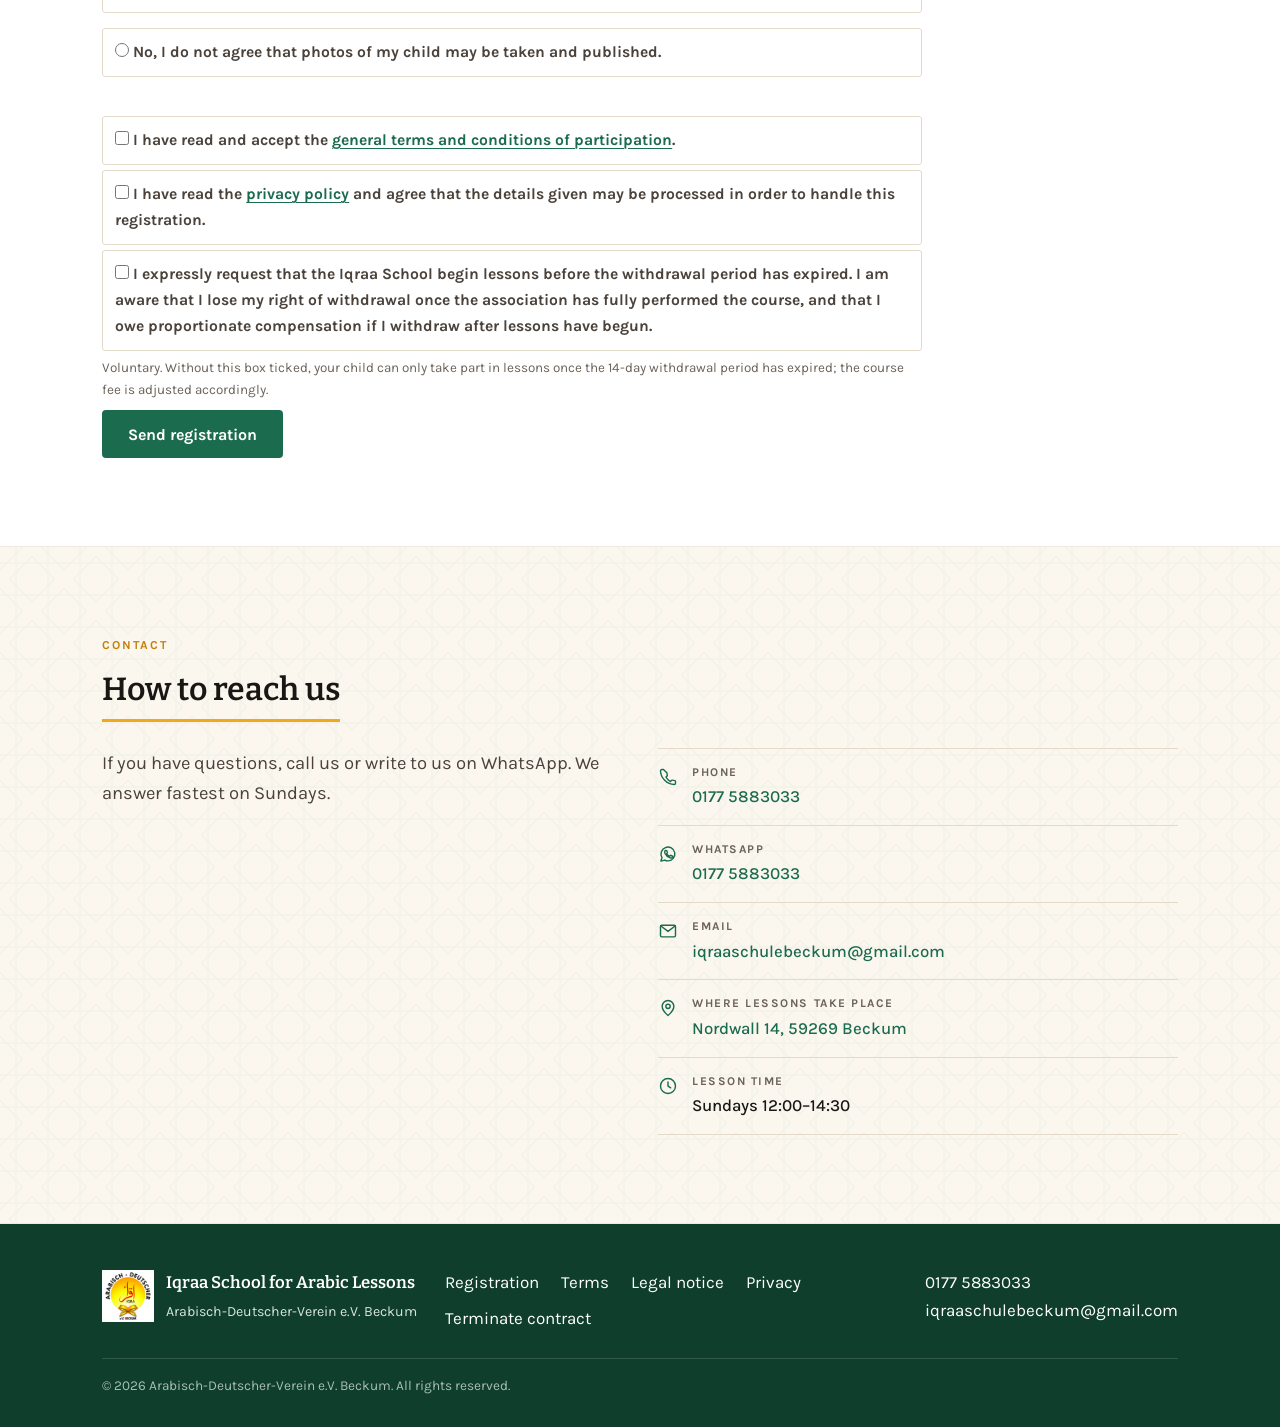
==== commit 3008f86e: "Mindestalter 6 Jahre, einfachere arabische Widerrufserklaerung Kinder unter sechs Jahren werden nich" ====
--- a/index.html
+++ b/index.html
@@ -269,6 +269,7 @@
           <div class="field">
             <label for="kind-geburtsdatum"><span data-i18n="form.kind.geburtsdatum">Geburtsdatum</span><span class="req" aria-hidden="true">*</span></label>
             <input type="date" id="kind-geburtsdatum" name="kindGeburtsdatum" required>
+            <p class="field-hint" data-i18n="form.kind.geburtsdatumHint">Ihr Kind muss zur Anmeldung mindestens 6 Jahre alt sein.</p>
             <p class="field-error" role="alert"></p>
           </div>
         </div>
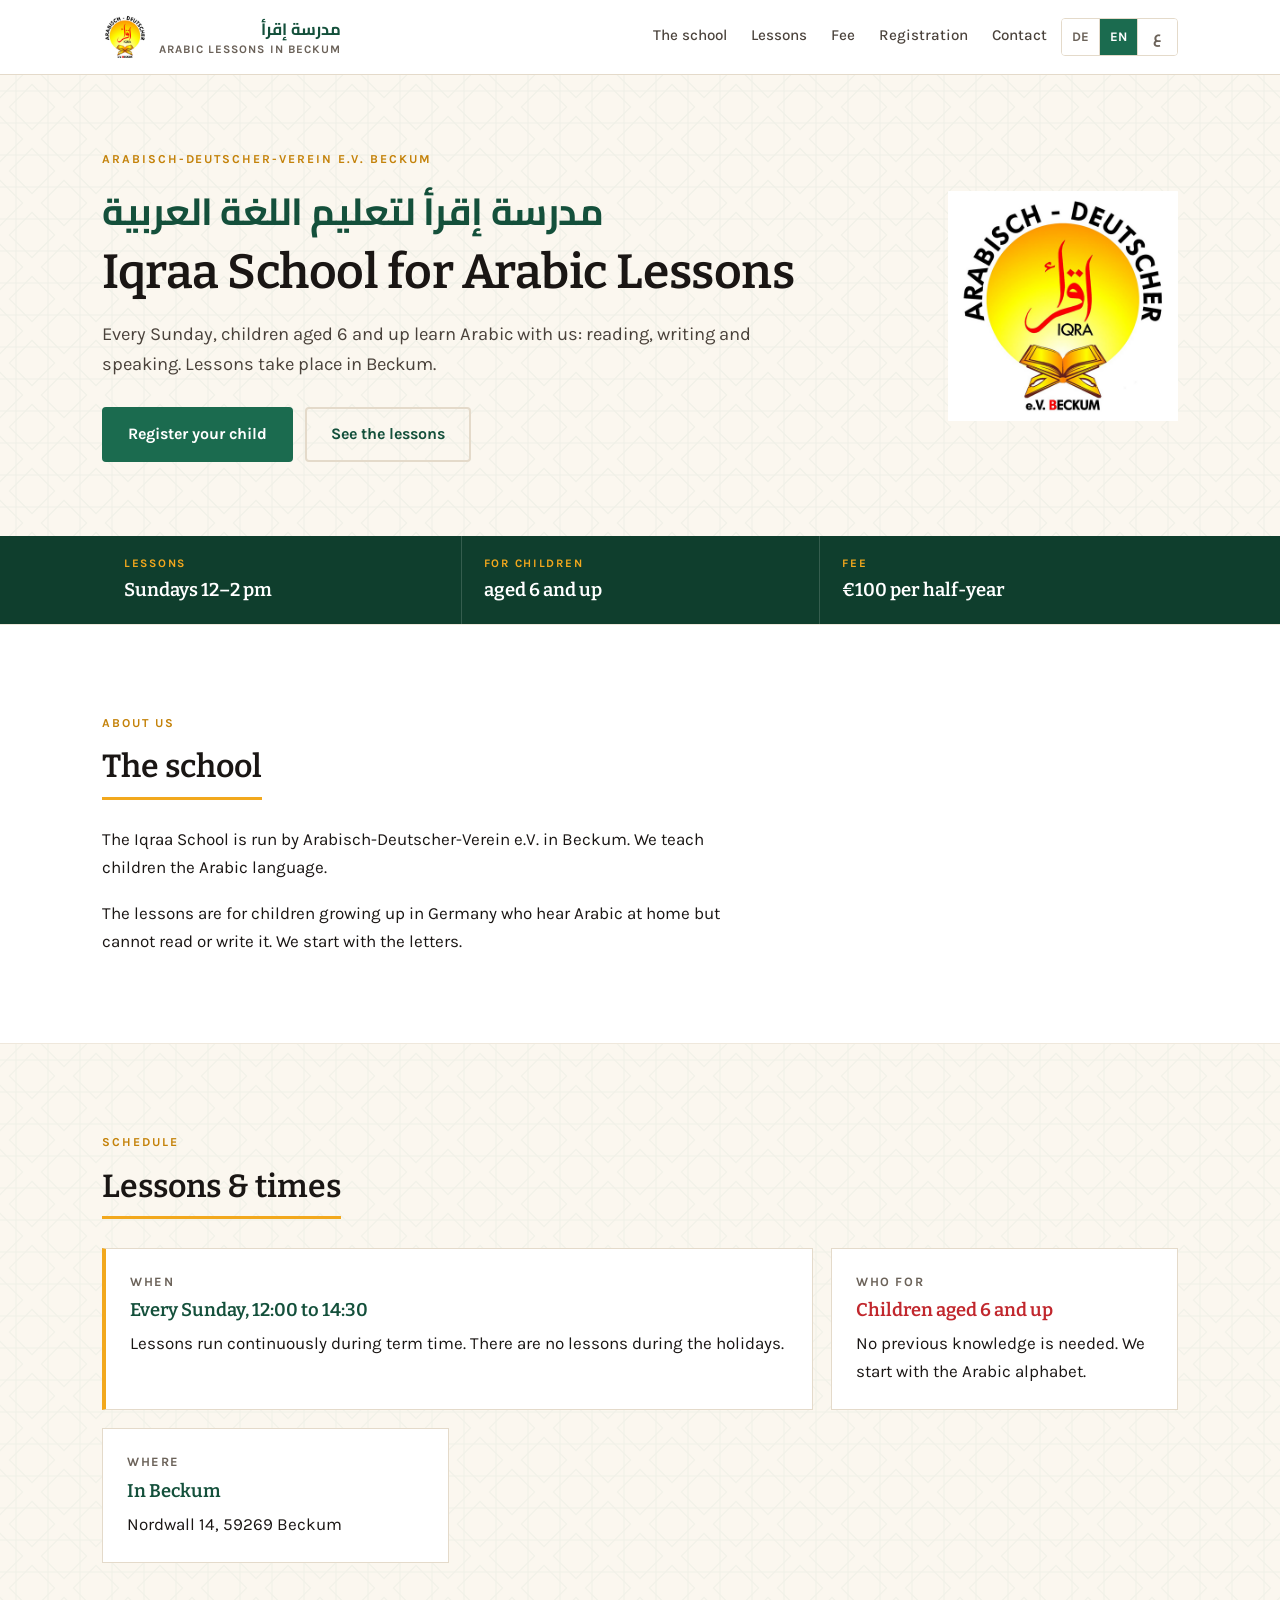
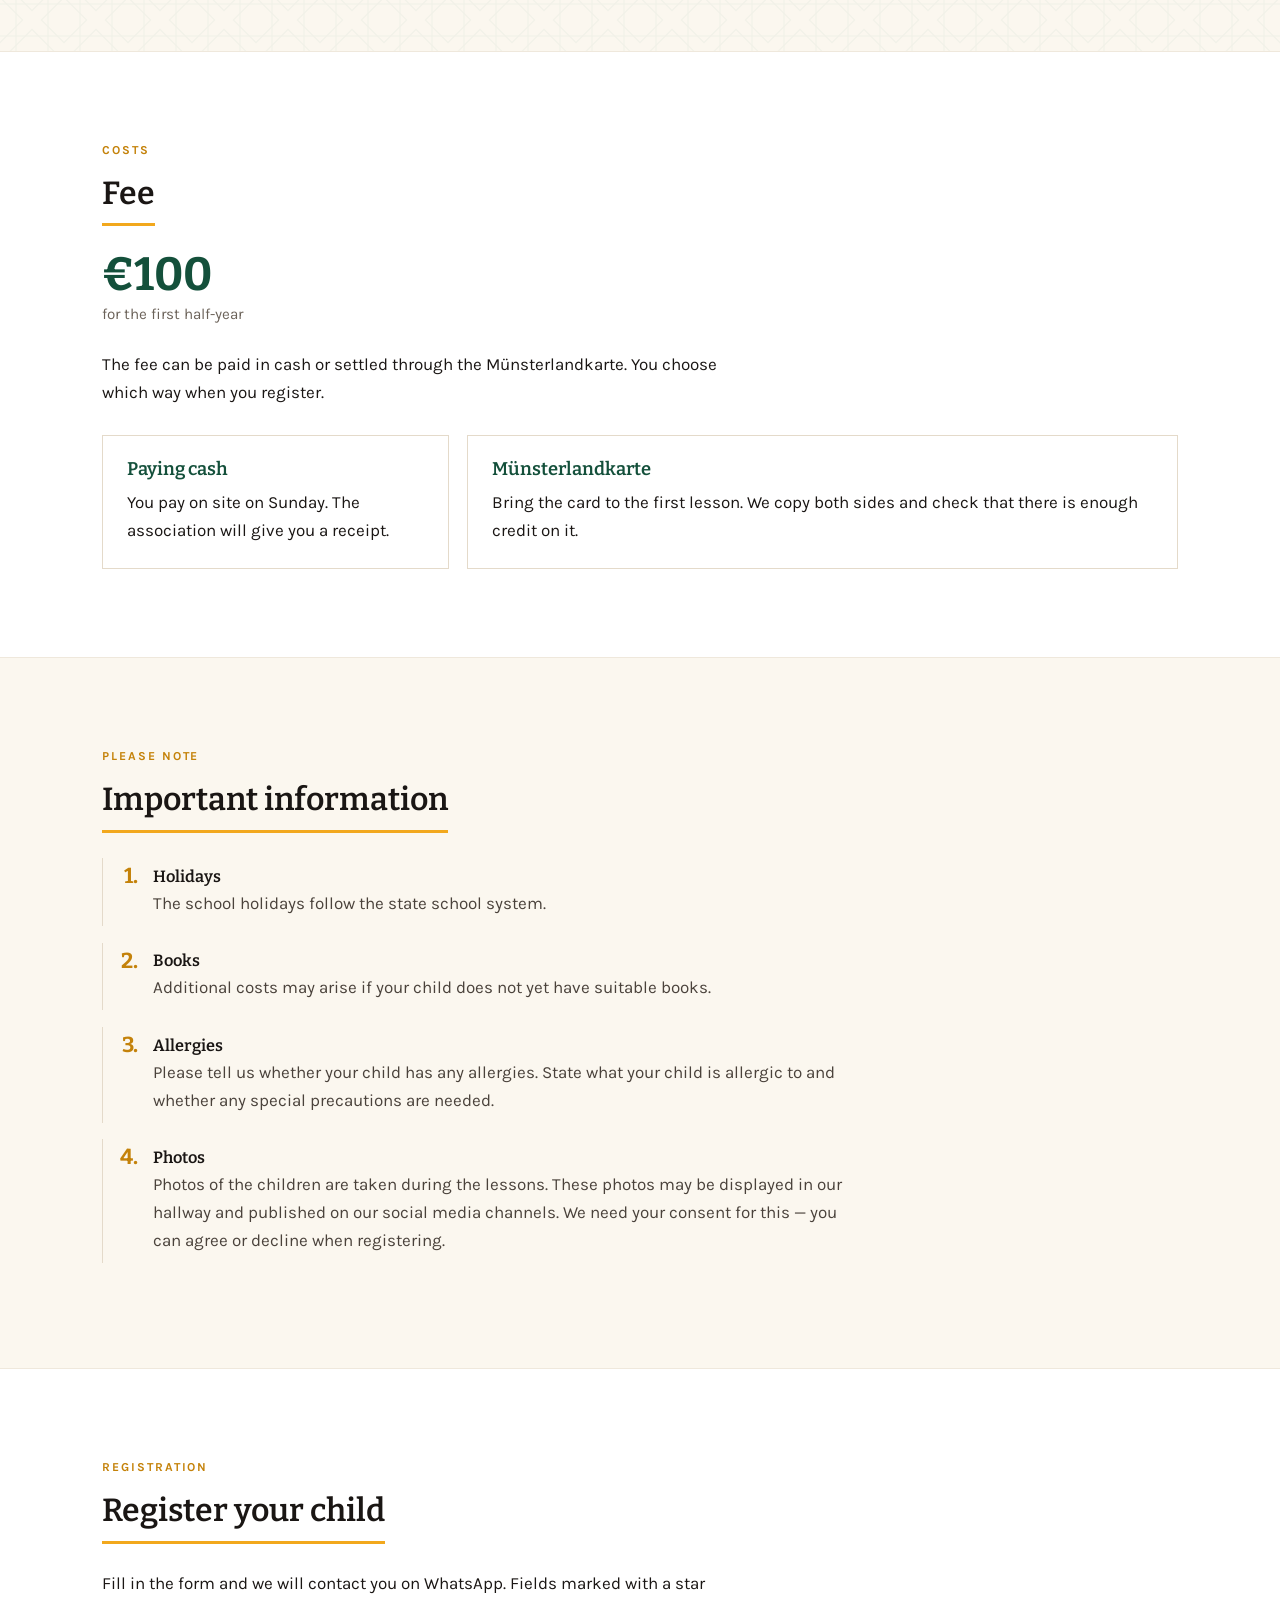
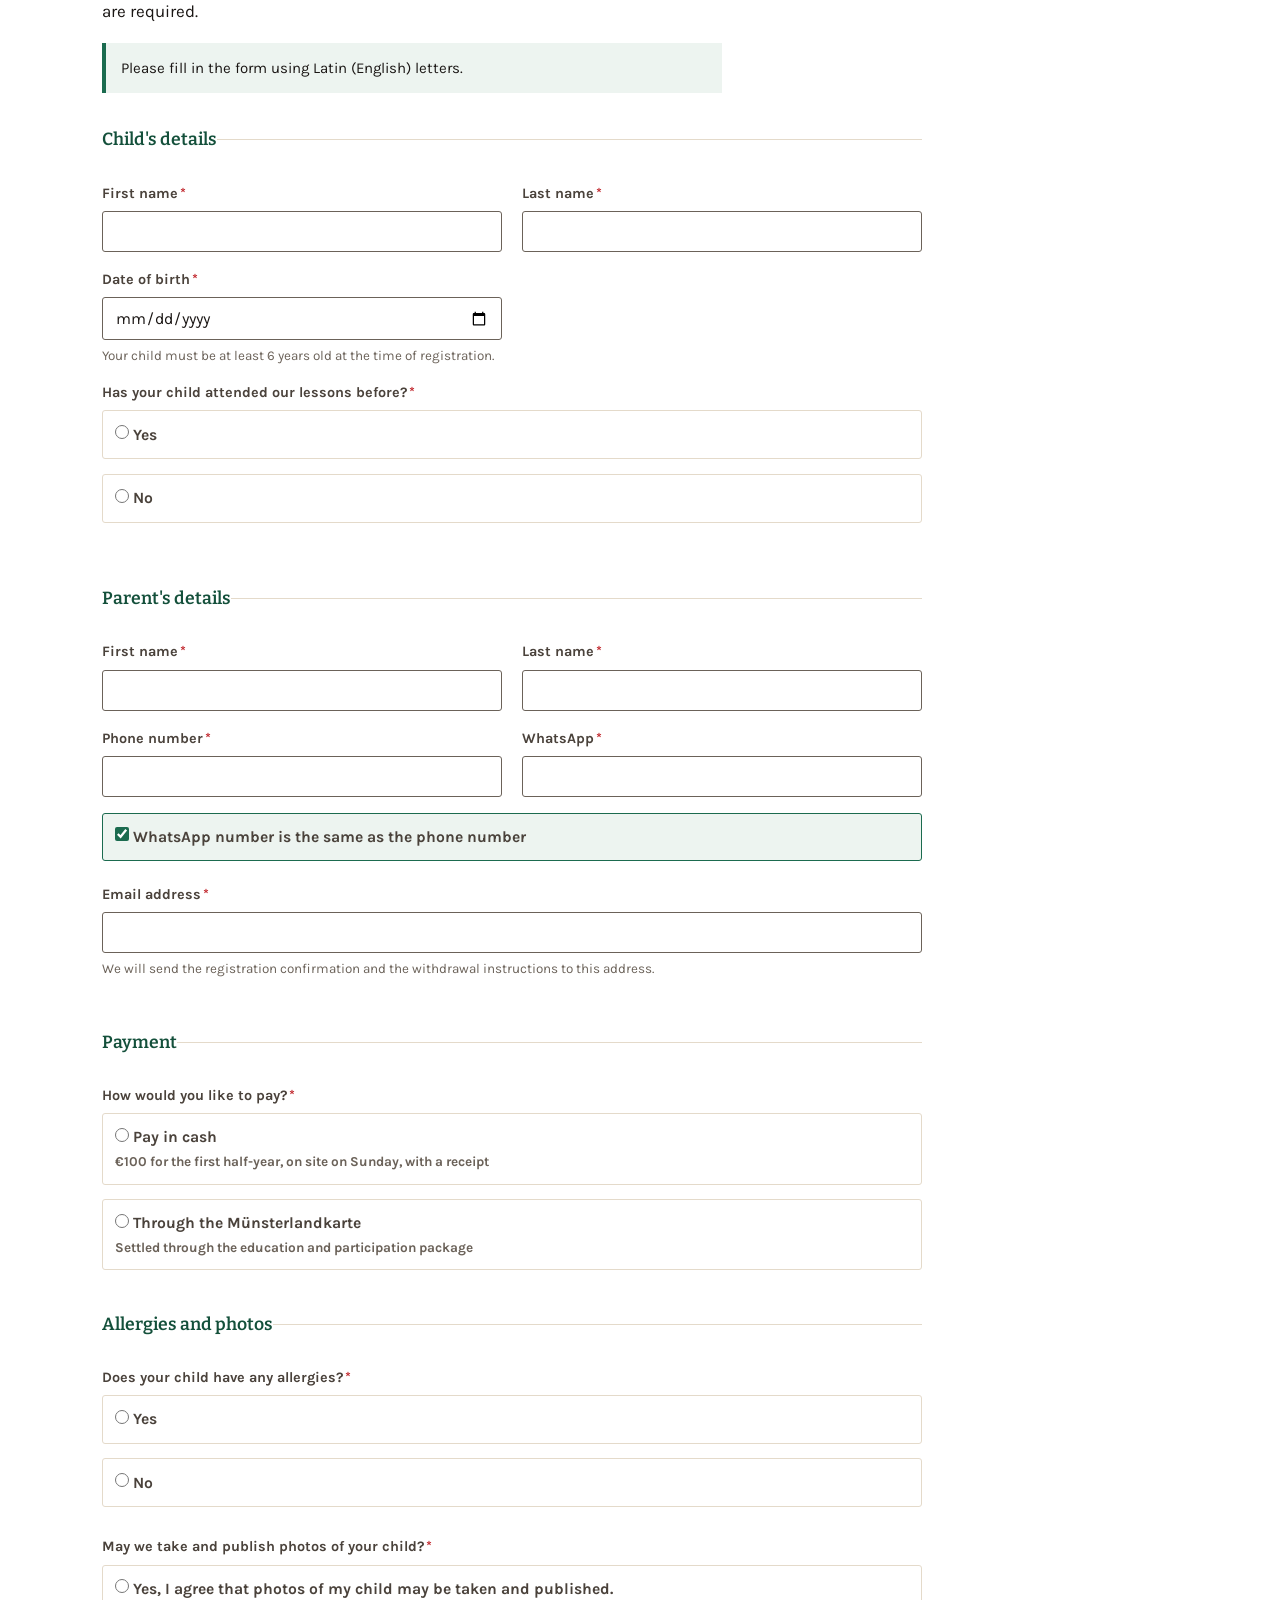
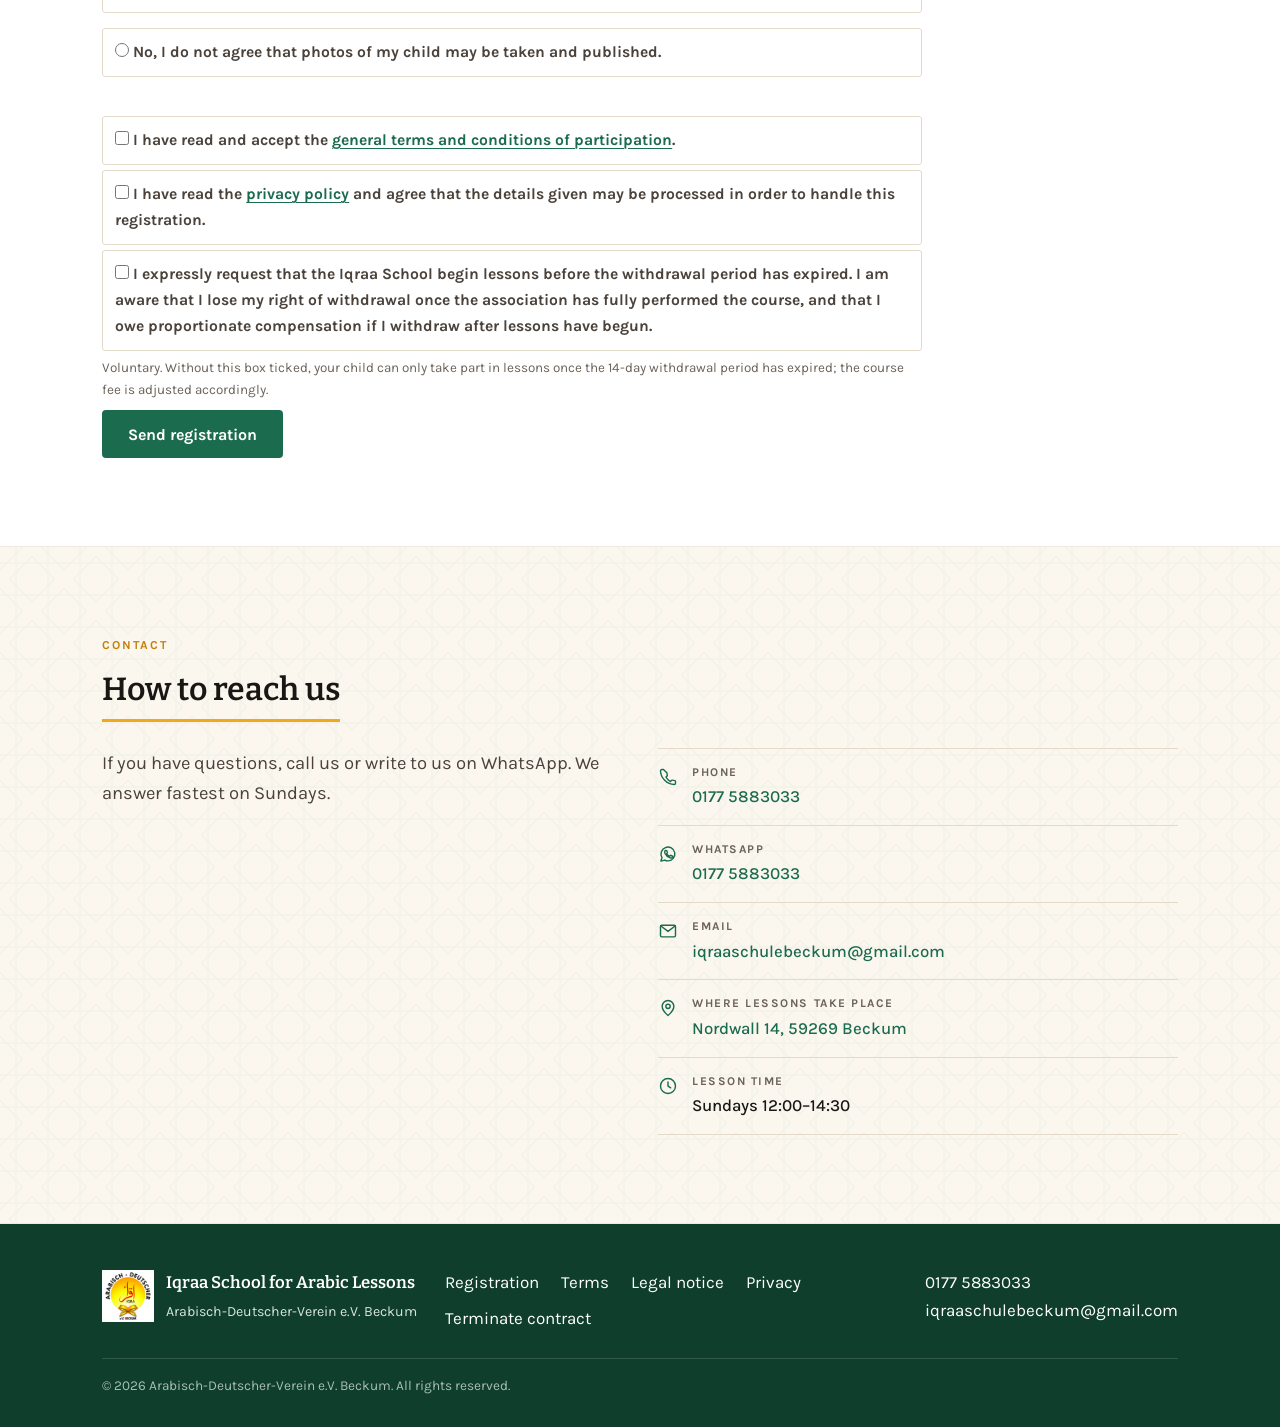
==== commit 55823d45: "E-Mail-Adresse wird Pflicht, Mailversand wird sichtbar Die Widerrufsbelehrung muss den Eltern in Tex" ====
--- a/index.html
+++ b/index.html
@@ -336,9 +336,9 @@
             </label>
           </div>
           <div class="field field--full">
-            <label for="eltern-email" data-i18n="form.eltern.email">E-Mail-Adresse</label>
-            <input type="email" id="eltern-email" name="email" autocomplete="email" dir="ltr">
-            <p class="field-hint" data-i18n="form.eltern.emailHint">Freiwillig — nur, damit Sie eine Bestätigung der Anmeldung bekommen.</p>
+            <label for="eltern-email"><span data-i18n="form.eltern.email">E-Mail-Adresse</span><span class="req" aria-hidden="true">*</span></label>
+            <input type="email" id="eltern-email" name="email" autocomplete="email" dir="ltr" required>
+            <p class="field-hint" data-i18n="form.eltern.emailHint">Wir schicken Ihnen dorthin die Bestätigung der Anmeldung und die Widerrufsbelehrung.</p>
             <p class="field-error" role="alert"></p>
           </div>
         </div>
